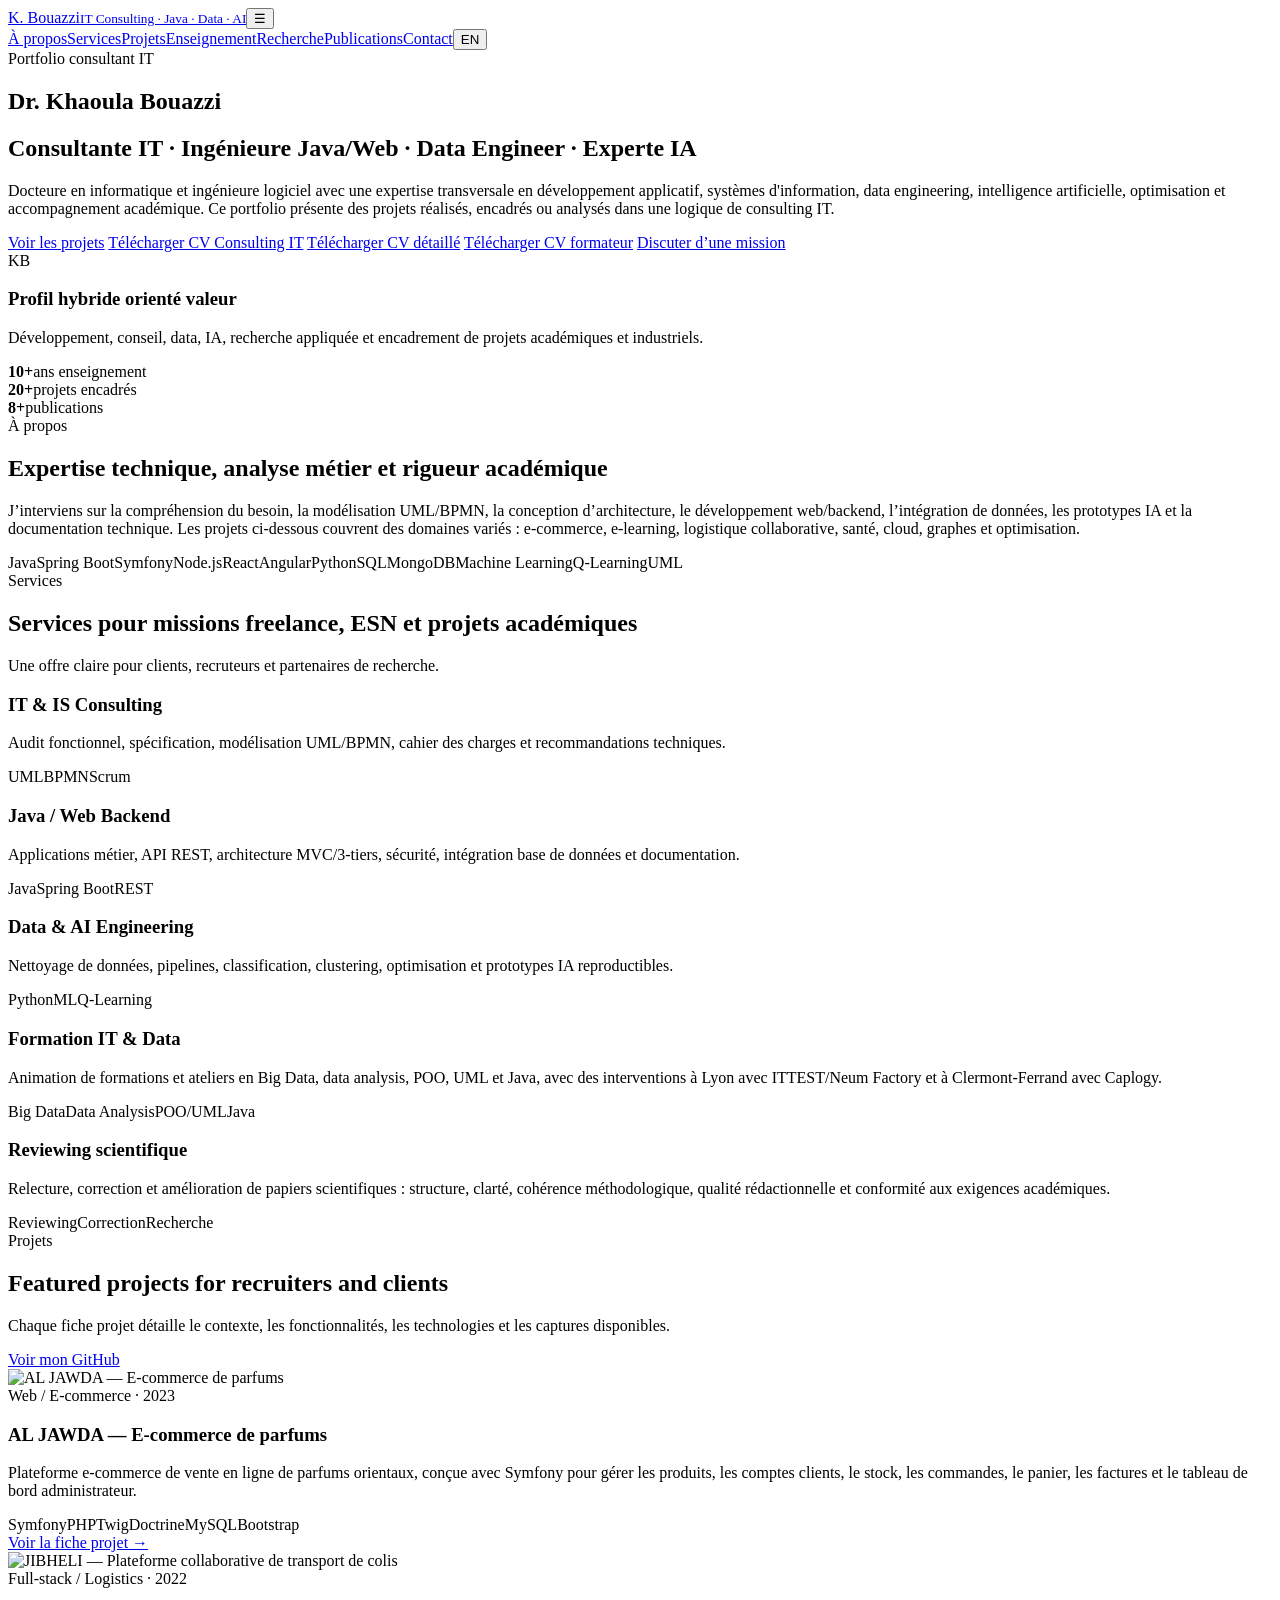
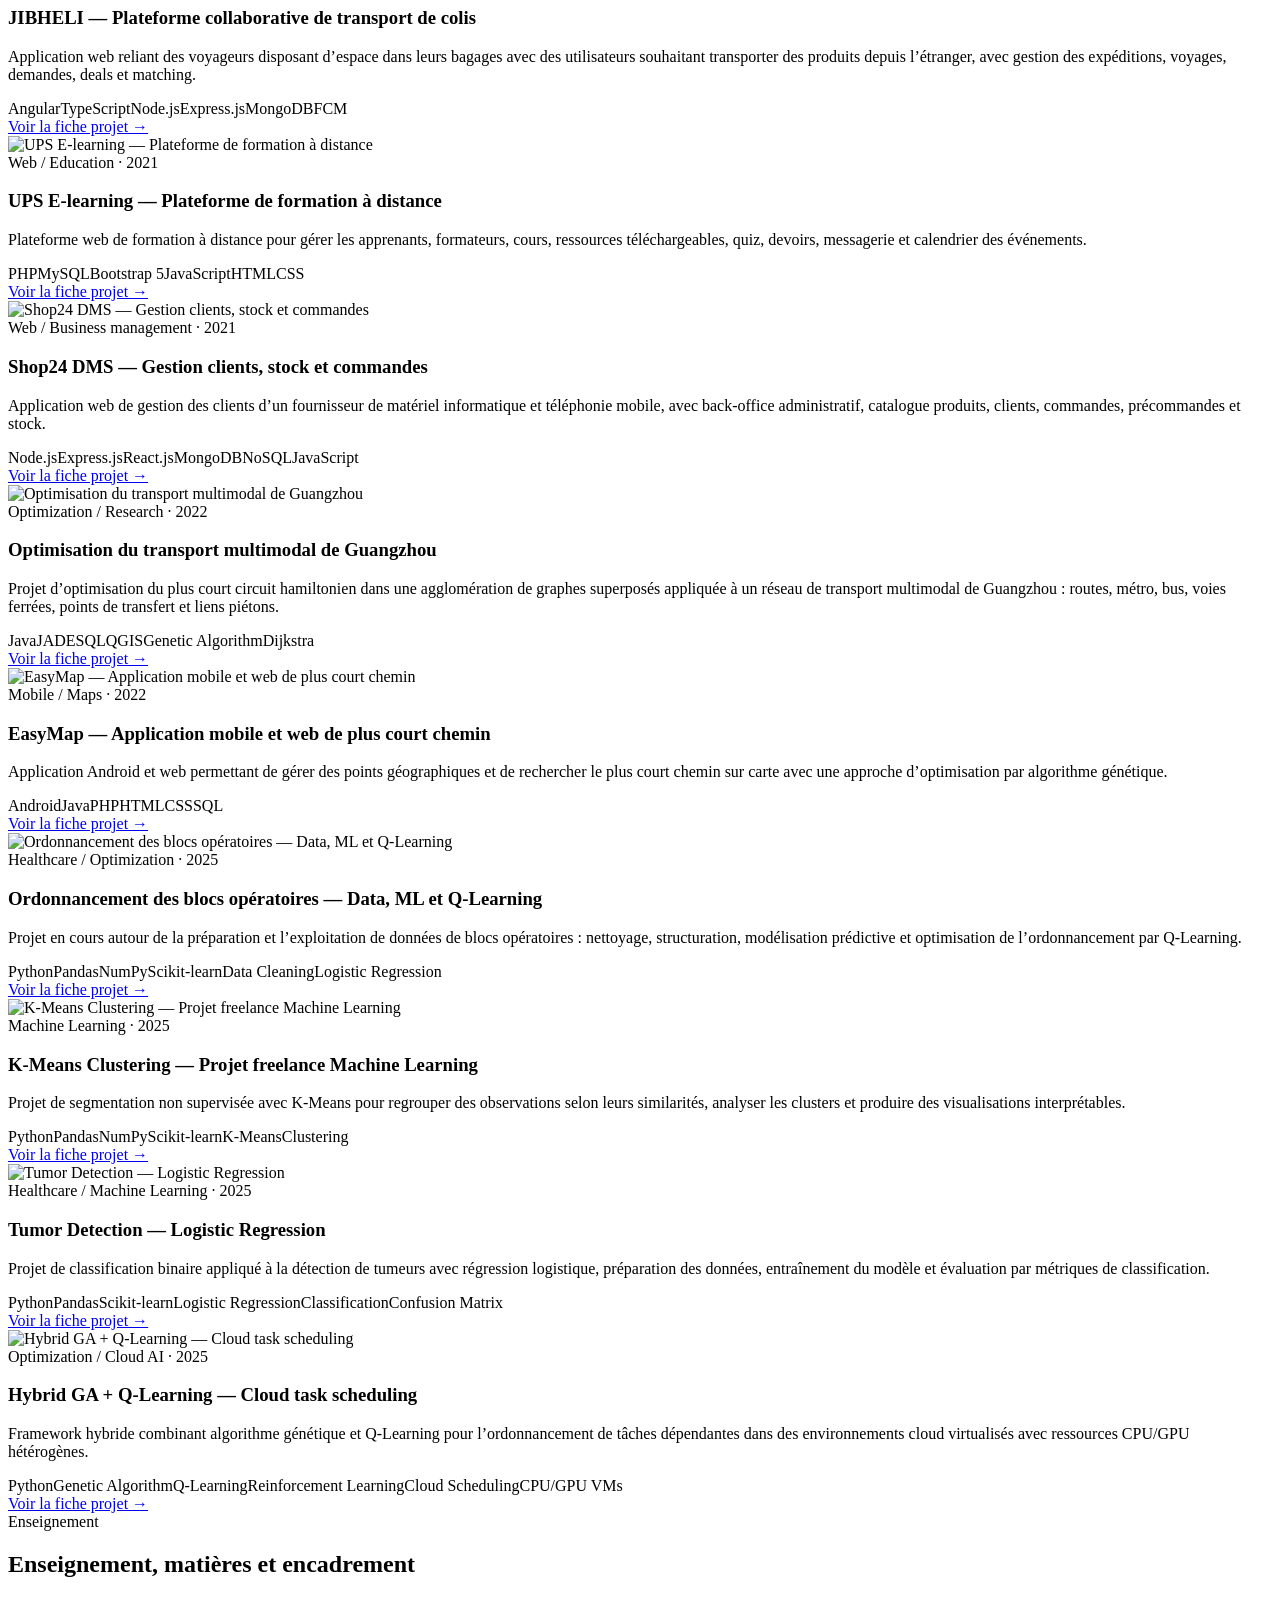
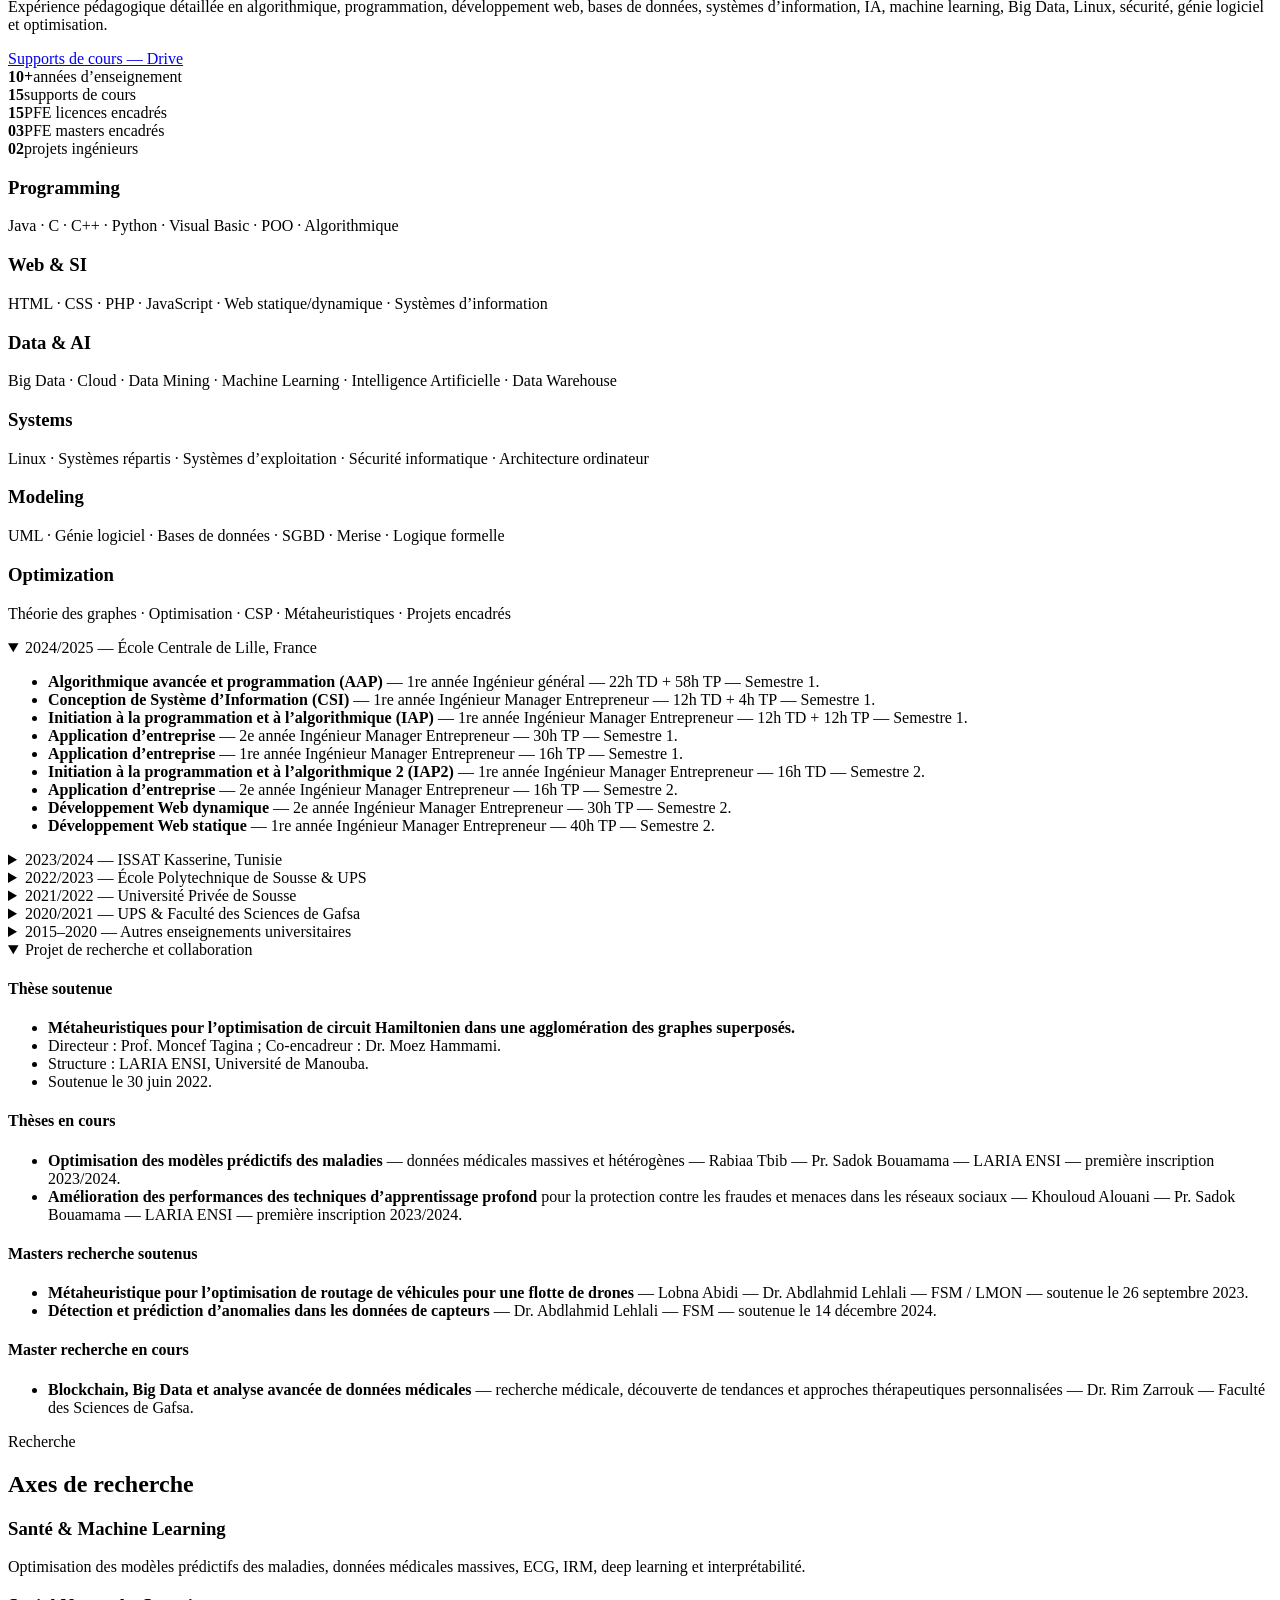
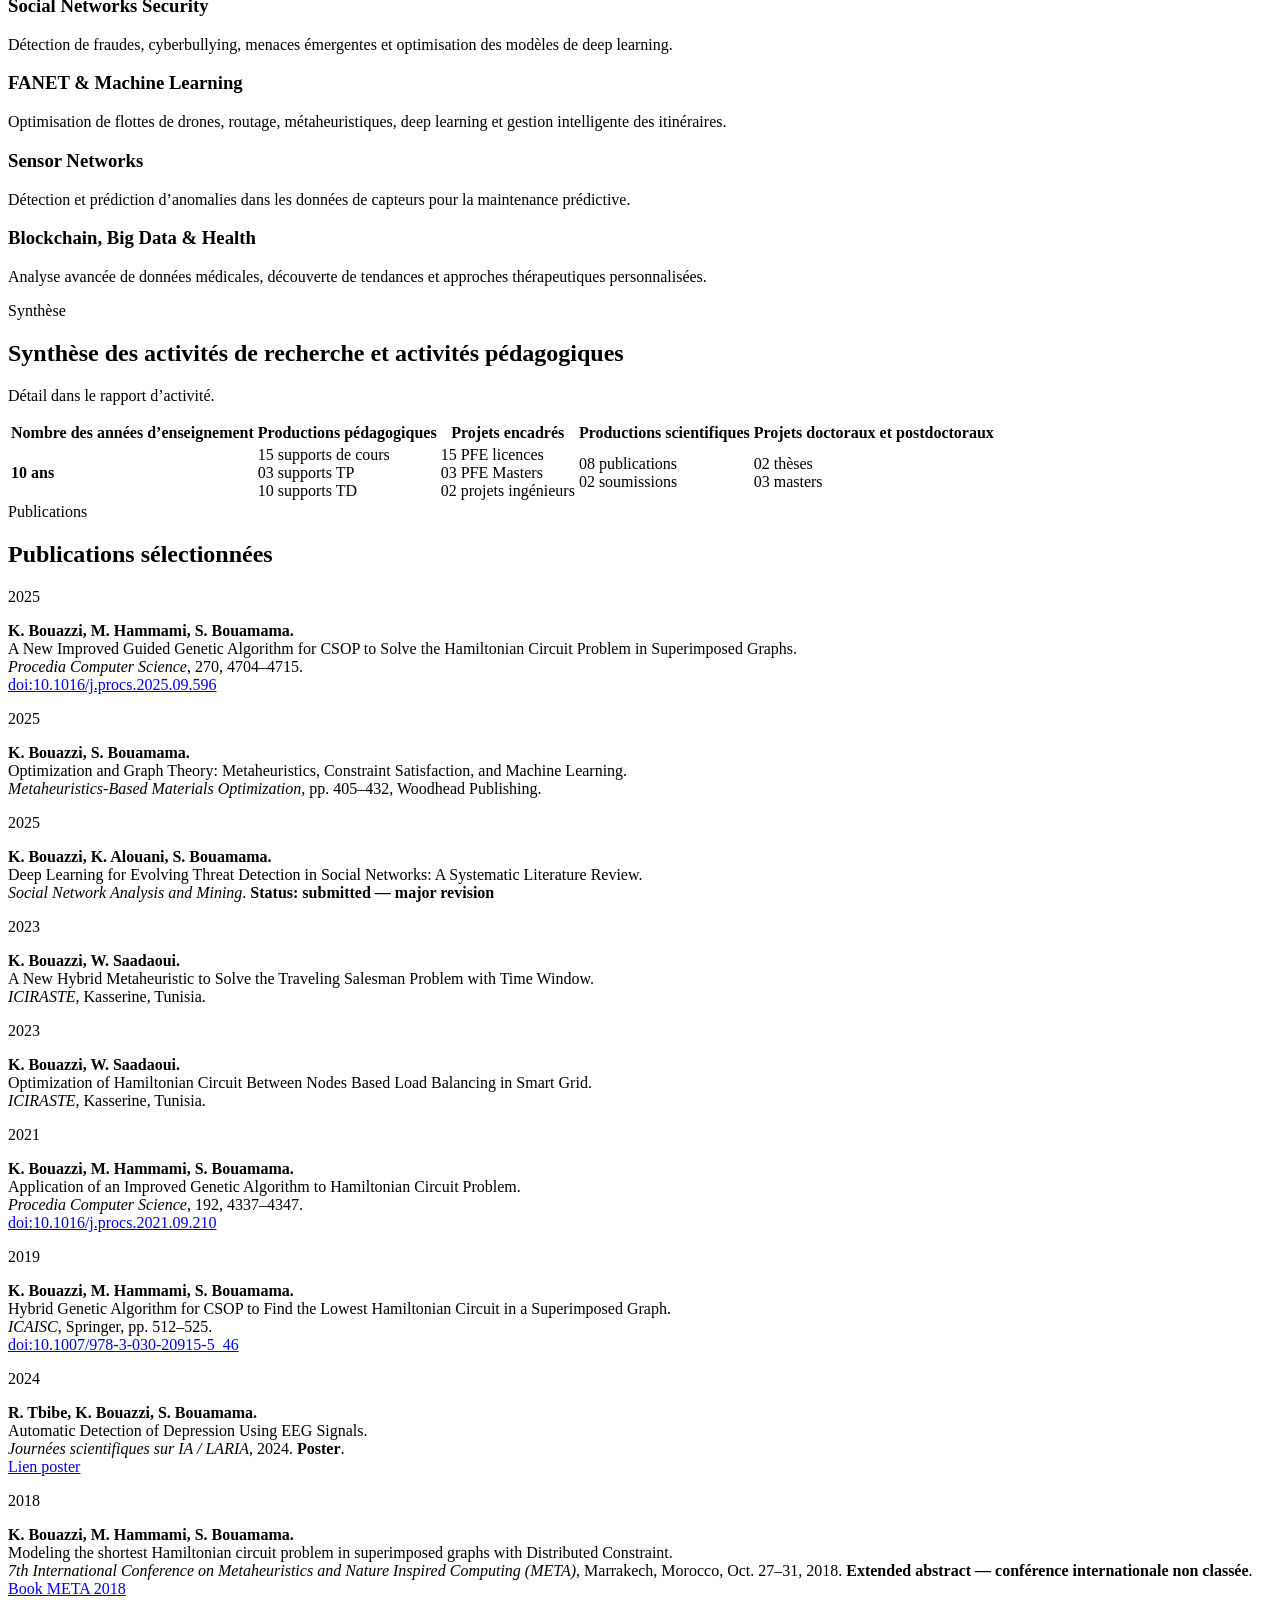
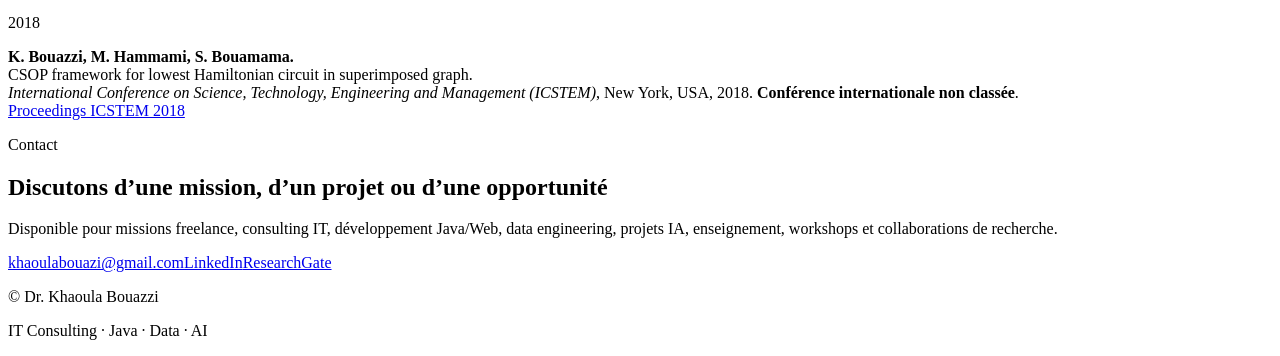
==== index.html @ 6ce9c615 "Add files via upload" ====
<!DOCTYPE html>
<html lang="fr">
<head>
  <meta charset="UTF-8" />
  <meta name="viewport" content="width=device-width, initial-scale=1.0" />
  <meta name="description" content="Portfolio de Dr. Khaoula Bouazzi — consultante IT, développement Java/Web, data engineering, IA, enseignement et recherche." />
  <title>Dr. Khaoula Bouazzi | IT Consulting, Java, Data & AI</title>
  <link rel="stylesheet" href="assets/css/styles.css" />
</head>
<body>
  <header class="site-header"><nav class="navbar container"><a href="index.html#home" class="brand">K. Bouazzi<small>IT Consulting · Java · Data · AI</small></a><button class="menu-toggle" aria-label="Open menu">☰</button><div class="nav-links"><a href="index.html#about" data-fr="À propos" data-en="About">À propos</a><a href="index.html#services" data-fr="Services" data-en="Services">Services</a><a href="index.html#projects" data-fr="Projets" data-en="Projects">Projets</a><a href="index.html#teaching" data-fr="Enseignement" data-en="Teaching">Enseignement</a><a href="index.html#research" data-fr="Recherche" data-en="Research">Recherche</a><a href="index.html#publications" data-fr="Publications" data-en="Publications">Publications</a><a href="index.html#contact" data-fr="Contact" data-en="Contact">Contact</a><button id="langToggle" class="lang-toggle" type="button">EN</button></div></nav></header>
  <main>
    <section id="home" class="hero">
      <div class="container hero-grid">
        <div>
          <span class="eyebrow" data-fr="Portfolio consultant IT" data-en="IT consultant portfolio">Portfolio consultant IT</span>
          <h1>Dr. Khaoula Bouazzi</h1>
          <h2 data-fr="Consultante IT · Ingénieure Java/Web · Data Engineer · Experte IA" data-en="IT Consultant · AI Expert · Java/Web Engineer · Data Engineer ">Consultante IT · Ingénieure Java/Web · Data Engineer · Experte IA</h2>
          <p data-fr="Docteure en informatique et ingénieure logiciel avec une expertise transversale en développement applicatif, systèmes d'information, data engineering, intelligence artificielle, optimisation et accompagnement académique. Ce portfolio présente des projets réalisés, encadrés ou analysés dans une logique de consulting IT." data-en="PhD in computer science and software engineer with cross-functional expertise in application development, information systems, data engineering, artificial intelligence, optimization and academic supervision. This portfolio presents projects developed, supervised or analyzed from an IT consulting perspective.">Docteure en informatique et ingénieure logiciel avec une expertise transversale en développement applicatif, systèmes d'information, data engineering, intelligence artificielle, optimisation et accompagnement académique. Ce portfolio présente des projets réalisés, encadrés ou analysés dans une logique de consulting IT.</p>
          <div class="hero-actions">
            <a class="btn primary" href="#projects" data-fr="Voir les projets" data-en="View projects">Voir les projets</a>
            <a class="btn secondary" href="assets/cv/cv-consulting-it-khaoula-bouazzi.pdf" target="_blank" data-fr="Télécharger CV Consulting IT" data-en="Download IT Consulting CV">Télécharger CV Consulting IT</a>
            <a class="btn secondary" href="assets/cv/cv-detaille-khaoula-bouazzi.pdf" target="_blank" data-fr="Télécharger CV détaillé" data-en="Download detailed CV">Télécharger CV détaillé</a>
            <a class="btn secondary" href="assets/cv/cv-formateur-khaoula-bouazzi.pdf" target="_blank" data-fr="Télécharger CV formateur" data-en="Download trainer CV">Télécharger CV formateur</a>
            <a class="btn ghost" href="#contact" data-fr="Discuter d’une mission" data-en="Discuss a mission">Discuter d’une mission</a>
          </div>
        </div>
        <aside class="hero-card">
          <div class="profile-circle">KB</div>
          <h3 data-fr="Profil hybride orienté valeur" data-en="Hybrid profile">Profil hybride orienté valeur</h3>
          <p data-fr="Développement, conseil, data, IA, recherche appliquée et encadrement de projets académiques et industriels." data-en="Development, consulting, data, AI, applied research and supervision of academic and industrial projects.">Développement, conseil, data, IA, recherche appliquée et encadrement de projets académiques et industriels.</p>
          <div class="stats"><div><strong>10+</strong><span data-fr="ans enseignement" data-en="years teaching">ans enseignement</span></div><div><strong>20+</strong><span data-fr="projets encadrés" data-en="supervised projects">projets encadrés</span></div><div><strong>8+</strong><span data-fr="publications" data-en="publications">publications</span></div></div>
        </aside>
      </div>
    </section>

    <section id="about" class="section light">
      <div class="container two-col">
        <div><span class="section-tag" data-fr="À propos" data-en="About">À propos</span><h2 data-fr="Expertise technique, analyse métier et rigueur académique" data-en="Technical expertise, business analysis and academic rigor">Expertise technique, analyse métier et rigueur académique</h2></div>
        <div><p data-fr="J’interviens sur la compréhension du besoin, la modélisation UML/BPMN, la conception d’architecture, le développement web/backend, l’intégration de données, les prototypes IA et la documentation technique. Les projets ci-dessous couvrent des domaines variés : e-commerce, e-learning, logistique collaborative, santé, cloud, graphes et optimisation." data-en="I work on requirements analysis, UML/BPMN modeling, architecture design, web/backend development, data integration, AI prototypes and technical documentation. The projects below cover several domains: e-commerce, e-learning, collaborative logistics, healthcare, cloud, graphs and optimization.">J’interviens sur la compréhension du besoin, la modélisation UML/BPMN, la conception d’architecture, le développement web/backend, l’intégration de données, les prototypes IA et la documentation technique. Les projets ci-dessous couvrent des domaines variés : e-commerce, e-learning, logistique collaborative, santé, cloud, graphes et optimisation.</p><div class="chips"><span>Java</span><span>Spring Boot</span><span>Symfony</span><span>Node.js</span><span>React</span><span>Angular</span><span>Python</span><span>SQL</span><span>MongoDB</span><span>Machine Learning</span><span>Q-Learning</span><span>UML</span></div></div>
      </div>
    </section>

    <section id="services" class="section">
      <div class="container"><div class="section-header"><span class="section-tag" data-fr="Services" data-en="Services">Services</span><h2 data-fr="Services pour missions freelance, ESN et projets académiques" data-en="Services for freelance missions, IT companies and academic projects">Services pour missions freelance, ESN et projets académiques</h2><p data-fr="Une offre claire pour clients, recruteurs et partenaires de recherche." data-en="A clear offer for clients, recruiters and research partners.">Une offre claire pour clients, recruteurs et partenaires de recherche.</p></div>
        <div class="services-grid">
          <article class="service-card"><h3>IT & IS Consulting</h3><p data-fr="Audit fonctionnel, spécification, modélisation UML/BPMN, cahier des charges et recommandations techniques." data-en="Functional audit, specification, UML/BPMN modeling, requirements documents and technical recommendations.">Audit fonctionnel, spécification, modélisation UML/BPMN, cahier des charges et recommandations techniques.</p><div class="tech-stack"><span>UML</span><span>BPMN</span><span>Scrum</span></div></article>
          <article class="service-card"><h3>Java / Web Backend</h3><p data-fr="Applications métier, API REST, architecture MVC/3-tiers, sécurité, intégration base de données et documentation." data-en="Business applications, REST APIs, MVC/3-tier architecture, security, database integration and documentation.">Applications métier, API REST, architecture MVC/3-tiers, sécurité, intégration base de données et documentation.</p><div class="tech-stack"><span>Java</span><span>Spring Boot</span><span>REST</span></div></article>
          <article class="service-card"><h3>Data & AI Engineering</h3><p data-fr="Nettoyage de données, pipelines, classification, clustering, optimisation et prototypes IA reproductibles." data-en="Data cleaning, pipelines, classification, clustering, optimization and reproducible AI prototypes.">Nettoyage de données, pipelines, classification, clustering, optimisation et prototypes IA reproductibles.</p><div class="tech-stack"><span>Python</span><span>ML</span><span>Q-Learning</span></div></article>
          <article class="service-card"><h3 data-fr="Formation IT & Data" data-en="IT & Data Training">Formation IT & Data</h3><p data-fr="Animation de formations et ateliers en Big Data, data analysis, POO, UML et Java, avec des interventions à Lyon avec ITTEST/Neum Factory et à Clermont-Ferrand avec Caplogy." data-en="Delivery of training courses and workshops in Big Data, data analysis, OOP, UML and Java, including interventions in Lyon with ITTEST/Neum Factory and in Clermont-Ferrand with Caplogy.">Animation de formations et ateliers en Big Data, data analysis, POO, UML et Java, avec des interventions à Lyon avec ITTEST/Neum Factory et à Clermont-Ferrand avec Caplogy.</p><div class="tech-stack"><span>Big Data</span><span>Data Analysis</span><span>POO/UML</span><span>Java</span></div></article>
          <article class="service-card"><h3 data-fr="Reviewing scientifique" data-en="Scientific reviewing">Reviewing scientifique</h3><p data-fr="Relecture, correction et amélioration de papiers scientifiques : structure, clarté, cohérence méthodologique, qualité rédactionnelle et conformité aux exigences académiques." data-en="Reviewing, correction and improvement of scientific papers: structure, clarity, methodological consistency, writing quality and compliance with academic requirements.">Relecture, correction et amélioration de papiers scientifiques : structure, clarté, cohérence méthodologique, qualité rédactionnelle et conformité aux exigences académiques.</p><div class="tech-stack"><span>Reviewing</span><span>Correction</span><span>Recherche</span></div></article>
        </div>
      </div>
    </section>

    <section id="projects" class="section light">
      <div class="container"><div class="section-header"><span class="section-tag" data-fr="Projets" data-en="Projects">Projets</span><h2 data-fr="Featured projects for recruiters and clients" data-en="Featured projects for recruiters and clients">Featured projects for recruiters and clients</h2><p data-fr="Chaque fiche projet détaille le contexte, les fonctionnalités, les technologies et les captures disponibles." data-en="Each project page details the context, features, technologies and available screenshots.">Chaque fiche projet détaille le contexte, les fonctionnalités, les technologies et les captures disponibles.</p><div class="cta-strip"><a class="btn secondary" href="https://github.com/BouazziKhaoula" target="_blank" rel="noopener" data-fr="Voir mon GitHub" data-en="View my GitHub">Voir mon GitHub</a></div></div><div class="projects-grid"><article class="project-card">
      <img src="assets/img/projects/al-jawda/al-jawda-products.png" alt="AL JAWDA — E-commerce de parfums">
      <div class="project-body">
        <div class="project-category">Web / E-commerce · 2023</div>
        <h3 data-fr="AL JAWDA — E-commerce de parfums" data-en="AL JAWDA — Perfume e-commerce platform">AL JAWDA — E-commerce de parfums</h3>
        <p data-fr="Plateforme e-commerce de vente en ligne de parfums orientaux, conçue avec Symfony pour gérer les produits, les comptes clients, le stock, les commandes, le panier, les factures et le tableau de bord administrateur." data-en="E-commerce platform for online perfume sales, built with Symfony to manage products, customer accounts, stock, orders, shopping cart, invoices and an admin dashboard.">Plateforme e-commerce de vente en ligne de parfums orientaux, conçue avec Symfony pour gérer les produits, les comptes clients, le stock, les commandes, le panier, les factures et le tableau de bord administrateur.</p>
        <div class="tech-stack"><span>Symfony</span><span>PHP</span><span>Twig</span><span>Doctrine</span><span>MySQL</span><span>Bootstrap</span></div>
        <a class="project-link" href="projects/al-jawda-ecommerce.html" data-fr="Voir la fiche projet →" data-en="View project page →">Voir la fiche projet →</a>
      </div>
    </article>
<article class="project-card">
      <img src="assets/img/projects/jibheli/jibheli-home-shipments.png" alt="JIBHELI — Plateforme collaborative de transport de colis">
      <div class="project-body">
        <div class="project-category">Full-stack / Logistics · 2022</div>
        <h3 data-fr="JIBHELI — Plateforme collaborative de transport de colis" data-en="JIBHELI — Collaborative shipment and traveler matching platform">JIBHELI — Plateforme collaborative de transport de colis</h3>
        <p data-fr="Application web reliant des voyageurs disposant d’espace dans leurs bagages avec des utilisateurs souhaitant transporter des produits depuis l’étranger, avec gestion des expéditions, voyages, demandes, deals et matching." data-en="Web application connecting travelers with available luggage space to shoppers needing product delivery from abroad, including shipment, trip, request, deal and matching management.">Application web reliant des voyageurs disposant d’espace dans leurs bagages avec des utilisateurs souhaitant transporter des produits depuis l’étranger, avec gestion des expéditions, voyages, demandes, deals et matching.</p>
        <div class="tech-stack"><span>Angular</span><span>TypeScript</span><span>Node.js</span><span>Express.js</span><span>MongoDB</span><span>FCM</span></div>
        <a class="project-link" href="projects/jibheli-shipment-platform.html" data-fr="Voir la fiche projet →" data-en="View project page →">Voir la fiche projet →</a>
      </div>
    </article>
<article class="project-card">
      <img src="assets/img/projects/ups-elearning/ups-home.png" alt="UPS E-learning — Plateforme de formation à distance">
      <div class="project-body">
        <div class="project-category">Web / Education · 2021</div>
        <h3 data-fr="UPS E-learning — Plateforme de formation à distance" data-en="UPS E-learning — Distance learning platform">UPS E-learning — Plateforme de formation à distance</h3>
        <p data-fr="Plateforme web de formation à distance pour gérer les apprenants, formateurs, cours, ressources téléchargeables, quiz, devoirs, messagerie et calendrier des événements." data-en="Distance learning web platform for managing learners, teachers, courses, downloadable resources, quizzes, assignments, messaging and event calendars.">Plateforme web de formation à distance pour gérer les apprenants, formateurs, cours, ressources téléchargeables, quiz, devoirs, messagerie et calendrier des événements.</p>
        <div class="tech-stack"><span>PHP</span><span>MySQL</span><span>Bootstrap 5</span><span>JavaScript</span><span>HTML</span><span>CSS</span></div>
        <a class="project-link" href="projects/ups-elearning.html" data-fr="Voir la fiche projet →" data-en="View project page →">Voir la fiche projet →</a>
      </div>
    </article>
<article class="project-card">
      <img src="assets/img/projects/shop24-dms/saf2.PNG" alt="Shop24 DMS — Gestion clients, stock et commandes">
      <div class="project-body">
        <div class="project-category">Web / Business management · 2021</div>
        <h3 data-fr="Shop24 DMS — Gestion clients, stock et commandes" data-en="Shop24 DMS — Client, stock and order management">Shop24 DMS — Gestion clients, stock et commandes</h3>
        <p data-fr="Application web de gestion des clients d’un fournisseur de matériel informatique et téléphonie mobile, avec back-office administratif, catalogue produits, clients, commandes, précommandes et stock." data-en="Web application for managing customers of an IT and mobile equipment supplier, including admin back-office, product catalog, customers, orders, pre-orders and stock.">Application web de gestion des clients d’un fournisseur de matériel informatique et téléphonie mobile, avec back-office administratif, catalogue produits, clients, commandes, précommandes et stock.</p>
        <div class="tech-stack"><span>Node.js</span><span>Express.js</span><span>React.js</span><span>MongoDB</span><span>NoSQL</span><span>JavaScript</span></div>
        <a class="project-link" href="projects/shop24-dms.html" data-fr="Voir la fiche projet →" data-en="View project page →">Voir la fiche projet →</a>
      </div>
    </article>
<article class="project-card">
      <img src="assets/img/projects/guangzhou/guangzhou-map-result.png" alt="Optimisation du transport multimodal de Guangzhou">
      <div class="project-body">
        <div class="project-category">Optimization / Research · 2022</div>
        <h3 data-fr="Optimisation du transport multimodal de Guangzhou" data-en="Guangzhou multimodal transportation optimization">Optimisation du transport multimodal de Guangzhou</h3>
        <p data-fr="Projet d’optimisation du plus court circuit hamiltonien dans une agglomération de graphes superposés appliquée à un réseau de transport multimodal de Guangzhou : routes, métro, bus, voies ferrées, points de transfert et liens piétons." data-en="Optimization project for the shortest Hamiltonian circuit in an agglomeration of superimposed graphs applied to Guangzhou multimodal transport data: roads, metro, bus, railway, transfer points and walking links.">Projet d’optimisation du plus court circuit hamiltonien dans une agglomération de graphes superposés appliquée à un réseau de transport multimodal de Guangzhou : routes, métro, bus, voies ferrées, points de transfert et liens piétons.</p>
        <div class="tech-stack"><span>Java</span><span>JADE</span><span>SQL</span><span>QGIS</span><span>Genetic Algorithm</span><span>Dijkstra</span></div>
        <a class="project-link" href="projects/guangzhou-transport-optimization.html" data-fr="Voir la fiche projet →" data-en="View project page →">Voir la fiche projet →</a>
      </div>
    </article>
<article class="project-card">
      <img src="assets/img/projects/easymap/easymap-mobile-login.png" alt="EasyMap — Application mobile et web de plus court chemin">
      <div class="project-body">
        <div class="project-category">Mobile / Maps · 2022</div>
        <h3 data-fr="EasyMap — Application mobile et web de plus court chemin" data-en="EasyMap — Mobile and web shortest path application">EasyMap — Application mobile et web de plus court chemin</h3>
        <p data-fr="Application Android et web permettant de gérer des points géographiques et de rechercher le plus court chemin sur carte avec une approche d’optimisation par algorithme génétique." data-en="Android and web application for managing geographic points and searching for the shortest path on a map using a genetic algorithm optimization approach.">Application Android et web permettant de gérer des points géographiques et de rechercher le plus court chemin sur carte avec une approche d’optimisation par algorithme génétique.</p>
        <div class="tech-stack"><span>Android</span><span>Java</span><span>PHP</span><span>HTML</span><span>CSS</span><span>SQL</span></div>
        <a class="project-link" href="projects/easymap-shortest-path.html" data-fr="Voir la fiche projet →" data-en="View project page →">Voir la fiche projet →</a>
      </div>
    </article>
<article class="project-card">
      <img src="assets/img/projects/ml/or-placeholder.svg" alt="Ordonnancement des blocs opératoires — Data, ML et Q-Learning">
      <div class="project-body">
        <div class="project-category">Healthcare / Optimization · 2025</div>
        <h3 data-fr="Ordonnancement des blocs opératoires — Data, ML et Q-Learning" data-en="Operating room scheduling — Data, ML and Q-Learning">Ordonnancement des blocs opératoires — Data, ML et Q-Learning</h3>
        <p data-fr="Projet en cours autour de la préparation et l’exploitation de données de blocs opératoires : nettoyage, structuration, modélisation prédictive et optimisation de l’ordonnancement par Q-Learning." data-en="Ongoing project around operating room data preparation and exploitation: cleaning, structuring, predictive modeling and scheduling optimization using Q-Learning.">Projet en cours autour de la préparation et l’exploitation de données de blocs opératoires : nettoyage, structuration, modélisation prédictive et optimisation de l’ordonnancement par Q-Learning.</p>
        <div class="tech-stack"><span>Python</span><span>Pandas</span><span>NumPy</span><span>Scikit-learn</span><span>Data Cleaning</span><span>Logistic Regression</span></div>
        <a class="project-link" href="projects/operating-room-scheduling.html" data-fr="Voir la fiche projet →" data-en="View project page →">Voir la fiche projet →</a>
      </div>
    </article>
<article class="project-card">
      <img src="assets/img/projects/ml/ml-placeholder.svg" alt="K-Means Clustering — Projet freelance Machine Learning">
      <div class="project-body">
        <div class="project-category">Machine Learning · 2025</div>
        <h3 data-fr="K-Means Clustering — Projet freelance Machine Learning" data-en="K-Means Clustering — Freelance Machine Learning project">K-Means Clustering — Projet freelance Machine Learning</h3>
        <p data-fr="Projet de segmentation non supervisée avec K-Means pour regrouper des observations selon leurs similarités, analyser les clusters et produire des visualisations interprétables." data-en="Unsupervised segmentation project using K-Means to group observations by similarity, analyze clusters and generate interpretable visualizations.">Projet de segmentation non supervisée avec K-Means pour regrouper des observations selon leurs similarités, analyser les clusters et produire des visualisations interprétables.</p>
        <div class="tech-stack"><span>Python</span><span>Pandas</span><span>NumPy</span><span>Scikit-learn</span><span>K-Means</span><span>Clustering</span></div>
        <a class="project-link" href="projects/kmeans-clustering-freelance.html" data-fr="Voir la fiche projet →" data-en="View project page →">Voir la fiche projet →</a>
      </div>
    </article>
<article class="project-card">
      <img src="assets/img/projects/ml/ml-placeholder.svg" alt="Tumor Detection — Logistic Regression">
      <div class="project-body">
        <div class="project-category">Healthcare / Machine Learning · 2025</div>
        <h3 data-fr="Tumor Detection — Logistic Regression" data-en="Tumor Detection — Logistic Regression">Tumor Detection — Logistic Regression</h3>
        <p data-fr="Projet de classification binaire appliqué à la détection de tumeurs avec régression logistique, préparation des données, entraînement du modèle et évaluation par métriques de classification." data-en="Binary classification project for tumor detection using logistic regression, including data preparation, model training and evaluation through classification metrics.">Projet de classification binaire appliqué à la détection de tumeurs avec régression logistique, préparation des données, entraînement du modèle et évaluation par métriques de classification.</p>
        <div class="tech-stack"><span>Python</span><span>Pandas</span><span>Scikit-learn</span><span>Logistic Regression</span><span>Classification</span><span>Confusion Matrix</span></div>
        <a class="project-link" href="projects/tumor-logistic-regression.html" data-fr="Voir la fiche projet →" data-en="View project page →">Voir la fiche projet →</a>
      </div>
    </article>
<article class="project-card">
      <img src="assets/img/projects/cloud-scheduling/cloud-scheduler-cli.png" alt="Hybrid GA + Q-Learning — Cloud task scheduling">
      <div class="project-body">
        <div class="project-category">Optimization / Cloud AI · 2025</div>
        <h3 data-fr="Hybrid GA + Q-Learning — Cloud task scheduling" data-en="Hybrid GA + Q-Learning — Cloud task scheduling">Hybrid GA + Q-Learning — Cloud task scheduling</h3>
        <p data-fr="Framework hybride combinant algorithme génétique et Q-Learning pour l’ordonnancement de tâches dépendantes dans des environnements cloud virtualisés avec ressources CPU/GPU hétérogènes." data-en="Hybrid framework combining a Genetic Algorithm and Q-Learning for scheduling dependent tasks in virtualized cloud environments with heterogeneous CPU/GPU resources.">Framework hybride combinant algorithme génétique et Q-Learning pour l’ordonnancement de tâches dépendantes dans des environnements cloud virtualisés avec ressources CPU/GPU hétérogènes.</p>
        <div class="tech-stack"><span>Python</span><span>Genetic Algorithm</span><span>Q-Learning</span><span>Reinforcement Learning</span><span>Cloud Scheduling</span><span>CPU/GPU VMs</span></div>
        <a class="project-link" href="projects/cloud-ga-qlearning-scheduling.html" data-fr="Voir la fiche projet →" data-en="View project page →">Voir la fiche projet →</a>
      </div>
    </article></div></div>
    </section>

        <section id="teaching" class="section">
      <div class="container split-card">
        <div class="section-header">
          <span class="section-tag" data-fr="Enseignement" data-en="Teaching">Enseignement</span>
          <h2 data-fr="Enseignement, matières et encadrement" data-en="Teaching, courses and supervision">Enseignement, matières et encadrement</h2>
          <p data-fr="Expérience pédagogique détaillée en algorithmique, programmation, développement web, bases de données, systèmes d’information, IA, machine learning, Big Data, Linux, sécurité, génie logiciel et optimisation." data-en="Detailed teaching experience in algorithms, programming, web development, databases, information systems, AI, machine learning, Big Data, Linux, security, software engineering and optimization.">Expérience pédagogique détaillée en algorithmique, programmation, développement web, bases de données, systèmes d’information, IA, machine learning, Big Data, Linux, sécurité, génie logiciel et optimisation.</p>
          <div class="cta-strip"><a class="btn secondary" href="https://drive.google.com/drive/home" target="_blank" rel="noopener" data-fr="Supports de cours — Drive" data-en="Teaching materials — Drive">Supports de cours — Drive</a></div>
        </div>
        <div class="teaching-kpis">
          <article><strong>10+</strong><span data-fr="années d’enseignement" data-en="years of teaching">années d’enseignement</span></article>
          <article><strong>15</strong><span data-fr="supports de cours" data-en="course materials">supports de cours</span></article>
          <article><strong>15</strong><span data-fr="PFE licences encadrés" data-en="bachelor projects supervised">PFE licences encadrés</span></article>
          <article><strong>03</strong><span data-fr="PFE masters encadrés" data-en="master projects supervised">PFE masters encadrés</span></article>
          <article><strong>02</strong><span data-fr="projets ingénieurs" data-en="engineering projects">projets ingénieurs</span></article>
        </div>
        <div class="course-domain-grid">
          <article><h3>Programming</h3><p>Java · C · C++ · Python · Visual Basic · POO · Algorithmique</p></article>
          <article><h3>Web & SI</h3><p>HTML · CSS · PHP · JavaScript · Web statique/dynamique · Systèmes d’information</p></article>
          <article><h3>Data & AI</h3><p>Big Data · Cloud · Data Mining · Machine Learning · Intelligence Artificielle · Data Warehouse</p></article>
          <article><h3>Systems</h3><p>Linux · Systèmes répartis · Systèmes d’exploitation · Sécurité informatique · Architecture ordinateur</p></article>
          <article><h3>Modeling</h3><p>UML · Génie logiciel · Bases de données · SGBD · Merise · Logique formelle</p></article>
          <article><h3>Optimization</h3><p>Théorie des graphes · Optimisation · CSP · Métaheuristiques · Projets encadrés</p></article>
        </div>
        <div class="accordion-list teaching-details">
          <details open>
            <summary data-fr="2024/2025 — École Centrale de Lille, France" data-en="2024/2025 — École Centrale de Lille, France">2024/2025 — École Centrale de Lille, France</summary>
            <div class="details-body" data-fr="&lt;ul&gt;
&lt;li&gt;&lt;strong&gt;Algorithmique avancée et programmation (AAP)&lt;/strong&gt; — 1re année Ingénieur général — 22h TD + 58h TP — Semestre 1.&lt;/li&gt;
&lt;li&gt;&lt;strong&gt;Conception de Système d’Information (CSI)&lt;/strong&gt; — 1re année Ingénieur Manager Entrepreneur — 12h TD + 4h TP — Semestre 1.&lt;/li&gt;
&lt;li&gt;&lt;strong&gt;Initiation à la programmation et à l’algorithmique (IAP)&lt;/strong&gt; — 1re année Ingénieur Manager Entrepreneur — 12h TD + 12h TP — Semestre 1.&lt;/li&gt;
&lt;li&gt;&lt;strong&gt;Application d’entreprise&lt;/strong&gt; — 2e année Ingénieur Manager Entrepreneur — 30h TP — Semestre 1.&lt;/li&gt;
&lt;li&gt;&lt;strong&gt;Application d’entreprise&lt;/strong&gt; — 1re année Ingénieur Manager Entrepreneur — 16h TP — Semestre 1.&lt;/li&gt;
&lt;li&gt;&lt;strong&gt;Initiation à la programmation et à l’algorithmique 2 (IAP2)&lt;/strong&gt; — 1re année Ingénieur Manager Entrepreneur — 16h TD — Semestre 2.&lt;/li&gt;
&lt;li&gt;&lt;strong&gt;Application d’entreprise&lt;/strong&gt; — 2e année Ingénieur Manager Entrepreneur — 16h TP — Semestre 2.&lt;/li&gt;
&lt;li&gt;&lt;strong&gt;Développement Web dynamique&lt;/strong&gt; — 2e année Ingénieur Manager Entrepreneur — 30h TP — Semestre 2.&lt;/li&gt;
&lt;li&gt;&lt;strong&gt;Développement Web statique&lt;/strong&gt; — 1re année Ingénieur Manager Entrepreneur — 40h TP — Semestre 2.&lt;/li&gt;
&lt;/ul&gt;" data-en="&lt;ul&gt;
&lt;li&gt;&lt;strong&gt;Advanced Algorithms and Programming (AAP)&lt;/strong&gt; — 1st-year general engineering students — 22h tutorials + 58h labs — Semester 1.&lt;/li&gt;
&lt;li&gt;&lt;strong&gt;Information System Design (CSI)&lt;/strong&gt; — 1st-year Manager Entrepreneur engineering students — 12h tutorials + 4h labs — Semester 1.&lt;/li&gt;
&lt;li&gt;&lt;strong&gt;Introduction to Programming and Algorithms (IAP)&lt;/strong&gt; — 1st-year Manager Entrepreneur engineering students — 12h tutorials + 12h labs — Semester 1.&lt;/li&gt;
&lt;li&gt;&lt;strong&gt;Enterprise Application&lt;/strong&gt; — 2nd-year Manager Entrepreneur engineering students — 30h labs — Semester 1.&lt;/li&gt;
&lt;li&gt;&lt;strong&gt;Enterprise Application&lt;/strong&gt; — 1st-year Manager Entrepreneur engineering students — 16h labs — Semester 1.&lt;/li&gt;
&lt;li&gt;&lt;strong&gt;Introduction to Programming and Algorithms 2 (IAP2)&lt;/strong&gt; — 1st-year Manager Entrepreneur engineering students — 16h tutorials — Semester 2.&lt;/li&gt;
&lt;li&gt;&lt;strong&gt;Enterprise Application&lt;/strong&gt; — 2nd-year Manager Entrepreneur engineering students — 16h labs — Semester 2.&lt;/li&gt;
&lt;li&gt;&lt;strong&gt;Dynamic Web Development&lt;/strong&gt; — 2nd-year Manager Entrepreneur engineering students — 30h labs — Semester 2.&lt;/li&gt;
&lt;li&gt;&lt;strong&gt;Static Web Development&lt;/strong&gt; — 1st-year Manager Entrepreneur engineering students — 40h labs — Semester 2.&lt;/li&gt;
&lt;/ul&gt;"><ul>
<li><strong>Algorithmique avancée et programmation (AAP)</strong> — 1re année Ingénieur général — 22h TD + 58h TP — Semestre 1.</li>
<li><strong>Conception de Système d’Information (CSI)</strong> — 1re année Ingénieur Manager Entrepreneur — 12h TD + 4h TP — Semestre 1.</li>
<li><strong>Initiation à la programmation et à l’algorithmique (IAP)</strong> — 1re année Ingénieur Manager Entrepreneur — 12h TD + 12h TP — Semestre 1.</li>
<li><strong>Application d’entreprise</strong> — 2e année Ingénieur Manager Entrepreneur — 30h TP — Semestre 1.</li>
<li><strong>Application d’entreprise</strong> — 1re année Ingénieur Manager Entrepreneur — 16h TP — Semestre 1.</li>
<li><strong>Initiation à la programmation et à l’algorithmique 2 (IAP2)</strong> — 1re année Ingénieur Manager Entrepreneur — 16h TD — Semestre 2.</li>
<li><strong>Application d’entreprise</strong> — 2e année Ingénieur Manager Entrepreneur — 16h TP — Semestre 2.</li>
<li><strong>Développement Web dynamique</strong> — 2e année Ingénieur Manager Entrepreneur — 30h TP — Semestre 2.</li>
<li><strong>Développement Web statique</strong> — 1re année Ingénieur Manager Entrepreneur — 40h TP — Semestre 2.</li>
</ul></div>
          </details>
          <details >
            <summary data-fr="2023/2024 — ISSAT Kasserine, Tunisie" data-en="2023/2024 — ISSAT Kasserine, Tunisia">2023/2024 — ISSAT Kasserine, Tunisie</summary>
            <div class="details-body" data-fr="&lt;ul&gt;
&lt;li&gt;&lt;strong&gt;Bases de données&lt;/strong&gt; — Cours — 1re année licence Génie Logiciel et Système d’Information — 1,5h × 12 semaines.&lt;/li&gt;
&lt;li&gt;&lt;strong&gt;Python&lt;/strong&gt; — TP — 1re année licence Génie Logiciel et Système d’Information — 3h × 12 semaines.&lt;/li&gt;
&lt;li&gt;&lt;strong&gt;Logique formelle&lt;/strong&gt; — Cours / TD — 1re année licence Génie Logiciel et Système d’Information — 1,5h × 12 semaines.&lt;/li&gt;
&lt;li&gt;&lt;strong&gt;Algorithmique et structures de données&lt;/strong&gt; — Cours — 1re année licence Génie Logiciel et Système d’Information — 1,5h × 12 semaines.&lt;/li&gt;
&lt;li&gt;&lt;strong&gt;Fondements du multimédia&lt;/strong&gt; — Cours / TP — 1re année licence Génie Logiciel et Système d’Information — 3h × 12 semaines.&lt;/li&gt;
&lt;/ul&gt;" data-en="&lt;ul&gt;
&lt;li&gt;&lt;strong&gt;Databases&lt;/strong&gt; — Lectures — 1st-year Software Engineering and Information Systems degree — 1.5h × 12 weeks.&lt;/li&gt;
&lt;li&gt;&lt;strong&gt;Python&lt;/strong&gt; — Labs — 1st-year Software Engineering and Information Systems degree — 3h × 12 weeks.&lt;/li&gt;
&lt;li&gt;&lt;strong&gt;Formal Logic&lt;/strong&gt; — Lectures / tutorials — 1st-year Software Engineering and Information Systems degree — 1.5h × 12 weeks.&lt;/li&gt;
&lt;li&gt;&lt;strong&gt;Algorithms and Data Structures&lt;/strong&gt; — Lectures — 1st-year Software Engineering and Information Systems degree — 1.5h × 12 weeks.&lt;/li&gt;
&lt;li&gt;&lt;strong&gt;Multimedia Fundamentals&lt;/strong&gt; — Lectures / labs — 1st-year Software Engineering and Information Systems degree — 3h × 12 weeks.&lt;/li&gt;
&lt;/ul&gt;"><ul>
<li><strong>Bases de données</strong> — Cours — 1re année licence Génie Logiciel et Système d’Information — 1,5h × 12 semaines.</li>
<li><strong>Python</strong> — TP — 1re année licence Génie Logiciel et Système d’Information — 3h × 12 semaines.</li>
<li><strong>Logique formelle</strong> — Cours / TD — 1re année licence Génie Logiciel et Système d’Information — 1,5h × 12 semaines.</li>
<li><strong>Algorithmique et structures de données</strong> — Cours — 1re année licence Génie Logiciel et Système d’Information — 1,5h × 12 semaines.</li>
<li><strong>Fondements du multimédia</strong> — Cours / TP — 1re année licence Génie Logiciel et Système d’Information — 3h × 12 semaines.</li>
</ul></div>
          </details>
          <details >
            <summary data-fr="2022/2023 — École Polytechnique de Sousse &amp; UPS" data-en="2022/2023 — Polytechnic School of Sousse &amp; UPS">2022/2023 — École Polytechnique de Sousse & UPS</summary>
            <div class="details-body" data-fr="&lt;ul&gt;
&lt;li&gt;&lt;strong&gt;École Polytechnique de Sousse&lt;/strong&gt; — Programmation Java — Cours intégré — 2e licence GL/SI — 3h × 12 semaines.&lt;/li&gt;
&lt;li&gt;&lt;strong&gt;École Polytechnique de Sousse&lt;/strong&gt; — Programmation C — Cours intégré — 2e préparatoire intégrée — 3h × 12 semaines.&lt;/li&gt;
&lt;li&gt;&lt;strong&gt;École Polytechnique de Sousse&lt;/strong&gt; — Bases de données — Cours intégré — 1re licence.&lt;/li&gt;
&lt;li&gt;&lt;strong&gt;Université Privée de Sousse&lt;/strong&gt; — Big Data — Cours intégré — 1re année master professionnel en ingénierie de science de l’informatique — 3h × 12 semaines.&lt;/li&gt;
&lt;li&gt;&lt;strong&gt;Université Privée de Sousse&lt;/strong&gt; — Machine Learning et Intelligence Artificielle — Cours intégré — 2e informatique de gestion — 3h × 12 semaines.&lt;/li&gt;
&lt;li&gt;&lt;strong&gt;Université Privée de Sousse&lt;/strong&gt; — Linux — Cours intégré — 1re année master professionnel — 3h × 12 semaines.&lt;/li&gt;
&lt;li&gt;&lt;strong&gt;Université Privée de Sousse&lt;/strong&gt; — Intégration web — TP — 3e science de l’informatique — 3h × 12 semaines.&lt;/li&gt;
&lt;li&gt;&lt;strong&gt;Université Privée de Sousse&lt;/strong&gt; — SGBD — Cours intégré — 2e licence science de l’informatique — 3h × 12 semaines.&lt;/li&gt;
&lt;/ul&gt;" data-en="&lt;ul&gt;
&lt;li&gt;&lt;strong&gt;Polytechnic School of Sousse&lt;/strong&gt; — Java Programming — Integrated course — 2nd-year Software Engineering and IS degree — 3h × 12 weeks.&lt;/li&gt;
&lt;li&gt;&lt;strong&gt;Polytechnic School of Sousse&lt;/strong&gt; — C Programming — Integrated course — 2nd integrated preparatory year — 3h × 12 weeks.&lt;/li&gt;
&lt;li&gt;&lt;strong&gt;Polytechnic School of Sousse&lt;/strong&gt; — Databases — Integrated course — 1st-year degree.&lt;/li&gt;
&lt;li&gt;&lt;strong&gt;Private University of Sousse&lt;/strong&gt; — Big Data — Integrated course — 1st-year professional master in computer science engineering — 3h × 12 weeks.&lt;/li&gt;
&lt;li&gt;&lt;strong&gt;Private University of Sousse&lt;/strong&gt; — Machine Learning and Artificial Intelligence — Integrated course — 2nd-year business computing — 3h × 12 weeks.&lt;/li&gt;
&lt;li&gt;&lt;strong&gt;Private University of Sousse&lt;/strong&gt; — Linux — Integrated course — 1st-year professional master — 3h × 12 weeks.&lt;/li&gt;
&lt;li&gt;&lt;strong&gt;Private University of Sousse&lt;/strong&gt; — Web Integration — Labs — 3rd-year computer science — 3h × 12 weeks.&lt;/li&gt;
&lt;li&gt;&lt;strong&gt;Private University of Sousse&lt;/strong&gt; — DBMS — Integrated course — 2nd-year computer science degree — 3h × 12 weeks.&lt;/li&gt;
&lt;/ul&gt;"><ul>
<li><strong>École Polytechnique de Sousse</strong> — Programmation Java — Cours intégré — 2e licence GL/SI — 3h × 12 semaines.</li>
<li><strong>École Polytechnique de Sousse</strong> — Programmation C — Cours intégré — 2e préparatoire intégrée — 3h × 12 semaines.</li>
<li><strong>École Polytechnique de Sousse</strong> — Bases de données — Cours intégré — 1re licence.</li>
<li><strong>Université Privée de Sousse</strong> — Big Data — Cours intégré — 1re année master professionnel en ingénierie de science de l’informatique — 3h × 12 semaines.</li>
<li><strong>Université Privée de Sousse</strong> — Machine Learning et Intelligence Artificielle — Cours intégré — 2e informatique de gestion — 3h × 12 semaines.</li>
<li><strong>Université Privée de Sousse</strong> — Linux — Cours intégré — 1re année master professionnel — 3h × 12 semaines.</li>
<li><strong>Université Privée de Sousse</strong> — Intégration web — TP — 3e science de l’informatique — 3h × 12 semaines.</li>
<li><strong>Université Privée de Sousse</strong> — SGBD — Cours intégré — 2e licence science de l’informatique — 3h × 12 semaines.</li>
</ul></div>
          </details>
          <details >
            <summary data-fr="2021/2022 — Université Privée de Sousse" data-en="2021/2022 — Private University of Sousse">2021/2022 — Université Privée de Sousse</summary>
            <div class="details-body" data-fr="&lt;ul&gt;
&lt;li&gt;&lt;strong&gt;Gestion de projets&lt;/strong&gt; — Cours intégré — 3e année ingénieur génie logiciel — 3h × 12 semaines.&lt;/li&gt;
&lt;li&gt;&lt;strong&gt;Génie logiciel&lt;/strong&gt; — Cours intégré — 3e année ingénieur génie logiciel — 3h × 12 semaines.&lt;/li&gt;
&lt;li&gt;&lt;strong&gt;Data Mining&lt;/strong&gt; — Cours intégré — 2e licence informatique de gestion — 3h × 12 semaines.&lt;/li&gt;
&lt;li&gt;&lt;strong&gt;Théorie des graphes et optimisation&lt;/strong&gt; — Cours intégré — 2e licence informatique de gestion — 3h × 12 semaines.&lt;/li&gt;
&lt;li&gt;&lt;strong&gt;Big Data et Cloud&lt;/strong&gt; — Cours intégré — 2e licence informatique de gestion — 3h × 12 semaines.&lt;/li&gt;
&lt;li&gt;&lt;strong&gt;Intégration web&lt;/strong&gt; — Cours intégré — 2e licence science de l’informatique — 3h × 12 semaines.&lt;/li&gt;
&lt;li&gt;&lt;strong&gt;Systèmes répartis&lt;/strong&gt; — Cours intégré — 1re licence science de l’informatique — 3h × 12 semaines.&lt;/li&gt;
&lt;li&gt;&lt;strong&gt;SGBD&lt;/strong&gt; — Cours intégré — 2e licence science de l’informatique — 3h × 12 semaines.&lt;/li&gt;
&lt;/ul&gt;" data-en="&lt;ul&gt;
&lt;li&gt;&lt;strong&gt;Project Management&lt;/strong&gt; — Integrated course — 3rd-year software engineering — 3h × 12 weeks.&lt;/li&gt;
&lt;li&gt;&lt;strong&gt;Software Engineering&lt;/strong&gt; — Integrated course — 3rd-year software engineering — 3h × 12 weeks.&lt;/li&gt;
&lt;li&gt;&lt;strong&gt;Data Mining&lt;/strong&gt; — Integrated course — 2nd-year business computing degree — 3h × 12 weeks.&lt;/li&gt;
&lt;li&gt;&lt;strong&gt;Graph Theory and Optimization&lt;/strong&gt; — Integrated course — 2nd-year business computing degree — 3h × 12 weeks.&lt;/li&gt;
&lt;li&gt;&lt;strong&gt;Big Data and Cloud&lt;/strong&gt; — Integrated course — 2nd-year business computing degree — 3h × 12 weeks.&lt;/li&gt;
&lt;li&gt;&lt;strong&gt;Web Integration&lt;/strong&gt; — Integrated course — 2nd-year computer science degree — 3h × 12 weeks.&lt;/li&gt;
&lt;li&gt;&lt;strong&gt;Distributed Systems&lt;/strong&gt; — Integrated course — 1st-year computer science degree — 3h × 12 weeks.&lt;/li&gt;
&lt;li&gt;&lt;strong&gt;DBMS&lt;/strong&gt; — Integrated course — 2nd-year computer science degree — 3h × 12 weeks.&lt;/li&gt;
&lt;/ul&gt;"><ul>
<li><strong>Gestion de projets</strong> — Cours intégré — 3e année ingénieur génie logiciel — 3h × 12 semaines.</li>
<li><strong>Génie logiciel</strong> — Cours intégré — 3e année ingénieur génie logiciel — 3h × 12 semaines.</li>
<li><strong>Data Mining</strong> — Cours intégré — 2e licence informatique de gestion — 3h × 12 semaines.</li>
<li><strong>Théorie des graphes et optimisation</strong> — Cours intégré — 2e licence informatique de gestion — 3h × 12 semaines.</li>
<li><strong>Big Data et Cloud</strong> — Cours intégré — 2e licence informatique de gestion — 3h × 12 semaines.</li>
<li><strong>Intégration web</strong> — Cours intégré — 2e licence science de l’informatique — 3h × 12 semaines.</li>
<li><strong>Systèmes répartis</strong> — Cours intégré — 1re licence science de l’informatique — 3h × 12 semaines.</li>
<li><strong>SGBD</strong> — Cours intégré — 2e licence science de l’informatique — 3h × 12 semaines.</li>
</ul></div>
          </details>
          <details >
            <summary data-fr="2020/2021 — UPS &amp; Faculté des Sciences de Gafsa" data-en="2020/2021 — UPS &amp; Faculty of Sciences of Gafsa">2020/2021 — UPS & Faculté des Sciences de Gafsa</summary>
            <div class="details-body" data-fr="&lt;ul&gt;
&lt;li&gt;&lt;strong&gt;Architecture des ordinateurs&lt;/strong&gt; — Cours intégré — 1re année ingénieur génie logiciel.&lt;/li&gt;
&lt;li&gt;&lt;strong&gt;Sécurité informatique&lt;/strong&gt; — Cours intégré — 3e licence réseaux informatique.&lt;/li&gt;
&lt;li&gt;&lt;strong&gt;Fondements des bases de données&lt;/strong&gt; — Cours intégré — 1re licence science de l’informatique.&lt;/li&gt;
&lt;li&gt;&lt;strong&gt;Système logique&lt;/strong&gt; — Cours intégré — 1re licence science de l’informatique.&lt;/li&gt;
&lt;li&gt;&lt;strong&gt;SGBD&lt;/strong&gt; — Cours intégré — 2e licence science de l’informatique.&lt;/li&gt;
&lt;li&gt;&lt;strong&gt;Data Warehouse&lt;/strong&gt; — Cours intégré — 3e licence informatique de gestion.&lt;/li&gt;
&lt;li&gt;&lt;strong&gt;Compilation&lt;/strong&gt; — TD / TP — Faculté des Sciences de Gafsa — 2e licence science de l’informatique.&lt;/li&gt;
&lt;/ul&gt;" data-en="&lt;ul&gt;
&lt;li&gt;&lt;strong&gt;Computer Architecture&lt;/strong&gt; — Integrated course — 1st-year software engineering.&lt;/li&gt;
&lt;li&gt;&lt;strong&gt;Computer Security&lt;/strong&gt; — Integrated course — 3rd-year computer networks degree.&lt;/li&gt;
&lt;li&gt;&lt;strong&gt;Database Fundamentals&lt;/strong&gt; — Integrated course — 1st-year computer science degree.&lt;/li&gt;
&lt;li&gt;&lt;strong&gt;Logic Systems&lt;/strong&gt; — Integrated course — 1st-year computer science degree.&lt;/li&gt;
&lt;li&gt;&lt;strong&gt;DBMS&lt;/strong&gt; — Integrated course — 2nd-year computer science degree.&lt;/li&gt;
&lt;li&gt;&lt;strong&gt;Data Warehouse&lt;/strong&gt; — Integrated course — 3rd-year business computing degree.&lt;/li&gt;
&lt;li&gt;&lt;strong&gt;Compilation&lt;/strong&gt; — Tutorials / labs — Faculty of Sciences of Gafsa — 2nd-year computer science degree.&lt;/li&gt;
&lt;/ul&gt;"><ul>
<li><strong>Architecture des ordinateurs</strong> — Cours intégré — 1re année ingénieur génie logiciel.</li>
<li><strong>Sécurité informatique</strong> — Cours intégré — 3e licence réseaux informatique.</li>
<li><strong>Fondements des bases de données</strong> — Cours intégré — 1re licence science de l’informatique.</li>
<li><strong>Système logique</strong> — Cours intégré — 1re licence science de l’informatique.</li>
<li><strong>SGBD</strong> — Cours intégré — 2e licence science de l’informatique.</li>
<li><strong>Data Warehouse</strong> — Cours intégré — 3e licence informatique de gestion.</li>
<li><strong>Compilation</strong> — TD / TP — Faculté des Sciences de Gafsa — 2e licence science de l’informatique.</li>
</ul></div>
          </details>
          <details >
            <summary data-fr="2015–2020 — Autres enseignements universitaires" data-en="2015–2020 — Other university teaching assignments">2015–2020 — Autres enseignements universitaires</summary>
            <div class="details-body" data-fr="&lt;ul&gt;
&lt;li&gt;&lt;strong&gt;2019/2020 — ISSAT Kasserine&lt;/strong&gt; : Génie logiciel ; Fondements du multimédia ; Atelier programmation ; Atelier bases de données.&lt;/li&gt;
&lt;li&gt;&lt;strong&gt;2019/2020 — ISAM Kasserine&lt;/strong&gt; : Compétences digitales ; Web design et vidéo.&lt;/li&gt;
&lt;li&gt;&lt;strong&gt;2019/2020 — Esprit Monastir&lt;/strong&gt; : Génie logiciel — 2e année ingénieur génie logiciel.&lt;/li&gt;
&lt;li&gt;&lt;strong&gt;2018/2019 — ENIM&lt;/strong&gt; : Visual Basic ; Atelier programmation C++ ; TPE pour ingénieurs mécanique, énergétique et électrique.&lt;/li&gt;
&lt;li&gt;&lt;strong&gt;2017/2018 — ISSAT Kasserine&lt;/strong&gt; : Théorie des graphes et optimisation ; Linux ; Atelier programmation.&lt;/li&gt;
&lt;li&gt;&lt;strong&gt;2017/2018 — ISAM Kasserine&lt;/strong&gt; : Fondements du multimédia ; Design web.&lt;/li&gt;
&lt;li&gt;&lt;strong&gt;2016/2017 — ISSAT Kasserine&lt;/strong&gt; : Bases de données ; Génie logiciel ; Système d’exploitation ; Atelier programmation ; Atelier bases de données.&lt;/li&gt;
&lt;li&gt;&lt;strong&gt;2015/2016 — UMLT / MIT Tunis&lt;/strong&gt; : Programmation orientée objet Java ; Théorie des langages ; Informatique appliquée.&lt;/li&gt;
&lt;/ul&gt;" data-en="&lt;ul&gt;
&lt;li&gt;&lt;strong&gt;2019/2020 — ISSAT Kasserine&lt;/strong&gt;: Software Engineering; Multimedia Fundamentals; Programming Workshop; Database Workshop.&lt;/li&gt;
&lt;li&gt;&lt;strong&gt;2019/2020 — ISAM Kasserine&lt;/strong&gt;: Digital Skills; Web Design and Video.&lt;/li&gt;
&lt;li&gt;&lt;strong&gt;2019/2020 — Esprit Monastir&lt;/strong&gt;: Software Engineering — 2nd-year engineering students.&lt;/li&gt;
&lt;li&gt;&lt;strong&gt;2018/2019 — ENIM&lt;/strong&gt;: Visual Basic; C++ Programming Workshop; supervised practical engineering projects.&lt;/li&gt;
&lt;li&gt;&lt;strong&gt;2017/2018 — ISSAT Kasserine&lt;/strong&gt;: Graph Theory and Optimization; Linux; Programming Workshop.&lt;/li&gt;
&lt;li&gt;&lt;strong&gt;2017/2018 — ISAM Kasserine&lt;/strong&gt;: Multimedia Fundamentals; Web Design.&lt;/li&gt;
&lt;li&gt;&lt;strong&gt;2016/2017 — ISSAT Kasserine&lt;/strong&gt;: Databases; Software Engineering; Operating Systems; Programming Workshop; Database Workshop.&lt;/li&gt;
&lt;li&gt;&lt;strong&gt;2015/2016 — UMLT / MIT Tunis&lt;/strong&gt;: Object-Oriented Java Programming; Language Theory; Applied Computing.&lt;/li&gt;
&lt;/ul&gt;"><ul>
<li><strong>2019/2020 — ISSAT Kasserine</strong> : Génie logiciel ; Fondements du multimédia ; Atelier programmation ; Atelier bases de données.</li>
<li><strong>2019/2020 — ISAM Kasserine</strong> : Compétences digitales ; Web design et vidéo.</li>
<li><strong>2019/2020 — Esprit Monastir</strong> : Génie logiciel — 2e année ingénieur génie logiciel.</li>
<li><strong>2018/2019 — ENIM</strong> : Visual Basic ; Atelier programmation C++ ; TPE pour ingénieurs mécanique, énergétique et électrique.</li>
<li><strong>2017/2018 — ISSAT Kasserine</strong> : Théorie des graphes et optimisation ; Linux ; Atelier programmation.</li>
<li><strong>2017/2018 — ISAM Kasserine</strong> : Fondements du multimédia ; Design web.</li>
<li><strong>2016/2017 — ISSAT Kasserine</strong> : Bases de données ; Génie logiciel ; Système d’exploitation ; Atelier programmation ; Atelier bases de données.</li>
<li><strong>2015/2016 — UMLT / MIT Tunis</strong> : Programmation orientée objet Java ; Théorie des langages ; Informatique appliquée.</li>
</ul></div>
          </details>
          <details open>
            <summary data-fr="Projet de recherche et collaboration" data-en="Research projects and collaboration">Projet de recherche et collaboration</summary>
            <div class="details-body" data-fr="&lt;div class=&quot;research-collab-grid&quot;&gt;
&lt;article&gt;&lt;h4&gt;Thèse soutenue&lt;/h4&gt;&lt;ul&gt;&lt;li&gt;&lt;strong&gt;Métaheuristiques pour l’optimisation de circuit Hamiltonien dans une agglomération des graphes superposés.&lt;/strong&gt;&lt;/li&gt;&lt;li&gt;Directeur : Prof. Moncef Tagina ; Co-encadreur : Dr. Moez Hammami.&lt;/li&gt;&lt;li&gt;Structure : LARIA ENSI, Université de Manouba.&lt;/li&gt;&lt;li&gt;Soutenue le 30 juin 2022.&lt;/li&gt;&lt;/ul&gt;&lt;/article&gt;
&lt;article&gt;&lt;h4&gt;Thèses en cours&lt;/h4&gt;&lt;ul&gt;&lt;li&gt;&lt;strong&gt;Optimisation des modèles prédictifs des maladies&lt;/strong&gt; — données médicales massives et hétérogènes — Rabiaa Tbib — Pr. Sadok Bouamama — LARIA ENSI — première inscription 2023/2024.&lt;/li&gt;&lt;li&gt;&lt;strong&gt;Amélioration des performances des techniques d’apprentissage profond&lt;/strong&gt; pour la protection contre les fraudes et menaces dans les réseaux sociaux — Khouloud Alouani — Pr. Sadok Bouamama — LARIA ENSI — première inscription 2023/2024.&lt;/li&gt;&lt;/ul&gt;&lt;/article&gt;
&lt;article&gt;&lt;h4&gt;Masters recherche soutenus&lt;/h4&gt;&lt;ul&gt;&lt;li&gt;&lt;strong&gt;Métaheuristique pour l’optimisation de routage de véhicules pour une flotte de drones&lt;/strong&gt; — Lobna Abidi — Dr. Abdlahmid Lehlali — FSM / LMON — soutenue le 26 septembre 2023.&lt;/li&gt;&lt;li&gt;&lt;strong&gt;Détection et prédiction d’anomalies dans les données de capteurs&lt;/strong&gt; — Dr. Abdlahmid Lehlali — FSM — soutenue le 14 décembre 2024.&lt;/li&gt;&lt;/ul&gt;&lt;/article&gt;
&lt;article&gt;&lt;h4&gt;Master recherche en cours&lt;/h4&gt;&lt;ul&gt;&lt;li&gt;&lt;strong&gt;Blockchain, Big Data et analyse avancée de données médicales&lt;/strong&gt; — recherche médicale, découverte de tendances et approches thérapeutiques personnalisées — Dr. Rim Zarrouk — Faculté des Sciences de Gafsa.&lt;/li&gt;&lt;/ul&gt;&lt;/article&gt;
&lt;/div&gt;" data-en="&lt;div class=&quot;research-collab-grid&quot;&gt;
&lt;article&gt;&lt;h4&gt;Defended PhD thesis&lt;/h4&gt;&lt;ul&gt;&lt;li&gt;&lt;strong&gt;Metaheuristics for Hamiltonian circuit optimization in an agglomeration of superimposed graphs.&lt;/strong&gt;&lt;/li&gt;&lt;li&gt;Supervisor: Prof. Moncef Tagina; Co-supervisor: Dr. Moez Hammami.&lt;/li&gt;&lt;li&gt;Research structure: LARIA ENSI, University of Manouba.&lt;/li&gt;&lt;li&gt;Defended on June 30, 2022.&lt;/li&gt;&lt;/ul&gt;&lt;/article&gt;
&lt;article&gt;&lt;h4&gt;Ongoing PhD co-supervision&lt;/h4&gt;&lt;ul&gt;&lt;li&gt;&lt;strong&gt;Optimization of disease prediction models&lt;/strong&gt; — massive and heterogeneous medical data — Rabiaa Tbib — Prof. Sadok Bouamama — LARIA ENSI — first registration 2023/2024.&lt;/li&gt;&lt;li&gt;&lt;strong&gt;Improving deep learning techniques&lt;/strong&gt; for fraud and threat protection in social networks — Khouloud Alouani — Prof. Sadok Bouamama — LARIA ENSI — first registration 2023/2024.&lt;/li&gt;&lt;/ul&gt;&lt;/article&gt;
&lt;article&gt;&lt;h4&gt;Defended research master co-supervision&lt;/h4&gt;&lt;ul&gt;&lt;li&gt;&lt;strong&gt;Metaheuristic optimization of vehicle routing for drone fleet management&lt;/strong&gt; — Lobna Abidi — Dr. Abdlahmid Lehlali — FSM / LMON — defended September 26, 2023.&lt;/li&gt;&lt;li&gt;&lt;strong&gt;Machine learning for anomaly detection and prediction in sensor data&lt;/strong&gt; — Dr. Abdlahmid Lehlali — FSM — defended December 14, 2024.&lt;/li&gt;&lt;/ul&gt;&lt;/article&gt;
&lt;article&gt;&lt;h4&gt;Ongoing research master&lt;/h4&gt;&lt;ul&gt;&lt;li&gt;&lt;strong&gt;Blockchain, Big Data and advanced medical data analytics&lt;/strong&gt; — medical research, trend discovery and personalized therapeutic approaches — Dr. Rim Zarrouk — Faculty of Sciences of Gafsa.&lt;/li&gt;&lt;/ul&gt;&lt;/article&gt;
&lt;/div&gt;"><div class="research-collab-grid">
<article><h4>Thèse soutenue</h4><ul><li><strong>Métaheuristiques pour l’optimisation de circuit Hamiltonien dans une agglomération des graphes superposés.</strong></li><li>Directeur : Prof. Moncef Tagina ; Co-encadreur : Dr. Moez Hammami.</li><li>Structure : LARIA ENSI, Université de Manouba.</li><li>Soutenue le 30 juin 2022.</li></ul></article>
<article><h4>Thèses en cours</h4><ul><li><strong>Optimisation des modèles prédictifs des maladies</strong> — données médicales massives et hétérogènes — Rabiaa Tbib — Pr. Sadok Bouamama — LARIA ENSI — première inscription 2023/2024.</li><li><strong>Amélioration des performances des techniques d’apprentissage profond</strong> pour la protection contre les fraudes et menaces dans les réseaux sociaux — Khouloud Alouani — Pr. Sadok Bouamama — LARIA ENSI — première inscription 2023/2024.</li></ul></article>
<article><h4>Masters recherche soutenus</h4><ul><li><strong>Métaheuristique pour l’optimisation de routage de véhicules pour une flotte de drones</strong> — Lobna Abidi — Dr. Abdlahmid Lehlali — FSM / LMON — soutenue le 26 septembre 2023.</li><li><strong>Détection et prédiction d’anomalies dans les données de capteurs</strong> — Dr. Abdlahmid Lehlali — FSM — soutenue le 14 décembre 2024.</li></ul></article>
<article><h4>Master recherche en cours</h4><ul><li><strong>Blockchain, Big Data et analyse avancée de données médicales</strong> — recherche médicale, découverte de tendances et approches thérapeutiques personnalisées — Dr. Rim Zarrouk — Faculté des Sciences de Gafsa.</li></ul></article>
</div></div>
          </details>
        </div>
      </div>
    </section>

    <section id="research" class="section light">
      <div class="container"><div class="section-header"><span class="section-tag" data-fr="Recherche" data-en="Research">Recherche</span><h2 data-fr="Axes de recherche" data-en="Research axes">Axes de recherche</h2></div>
        <div class="research-grid">
          <article class="research-card"><h3>Santé & Machine Learning</h3><p data-fr="Optimisation des modèles prédictifs des maladies, données médicales massives, ECG, IRM, deep learning et interprétabilité." data-en="Optimization of disease prediction models, massive medical data, ECG, MRI, deep learning and interpretability.">Optimisation des modèles prédictifs des maladies, données médicales massives, ECG, IRM, deep learning et interprétabilité.</p></article>
          <article class="research-card"><h3>Social Networks Security</h3><p data-fr="Détection de fraudes, cyberbullying, menaces émergentes et optimisation des modèles de deep learning." data-en="Fraud detection, cyberbullying, emerging threats and optimization of deep learning models.">Détection de fraudes, cyberbullying, menaces émergentes et optimisation des modèles de deep learning.</p></article>
         
          <article class="research-card"><h3>FANET & Machine Learning</h3><p data-fr="Optimisation de flottes de drones, routage, métaheuristiques, deep learning et gestion intelligente des itinéraires." data-en="Drone fleet optimization, routing, metaheuristics, deep learning and intelligent route management.">Optimisation de flottes de drones, routage, métaheuristiques, deep learning et gestion intelligente des itinéraires.</p></article>
           <article class="research-card"><h3>Sensor Networks</h3><p data-fr="Détection et prédiction d’anomalies dans les données de capteurs pour la maintenance prédictive." data-en="Detection and prediction of anomalies in sensor data for predictive maintenance.">Détection et prédiction d’anomalies dans les données de capteurs pour la maintenance prédictive.</p></article>
          <article class="research-card"><h3>Blockchain, Big Data & Health</h3><p data-fr="Analyse avancée de données médicales, découverte de tendances et approches thérapeutiques personnalisées." data-en="Advanced medical data analysis, trend discovery and personalized therapeutic approaches.">Analyse avancée de données médicales, découverte de tendances et approches thérapeutiques personnalisées.</p></article>
        </div>
      </div>
    </section>



    <section id="activity-summary" class="section">
      <div class="container">
        <div class="section-header">
          <span class="section-tag" data-fr="Synthèse" data-en="Summary">Synthèse</span>
          <h2 data-fr="Synthèse des activités de recherche et activités pédagogiques" data-en="Summary of research and teaching activities">Synthèse des activités de recherche et activités pédagogiques</h2>
          <p data-fr="Détail dans le rapport d’activité." data-en="Details in the activity report.">Détail dans le rapport d’activité.</p>
        </div>
        <div data-fr="&lt;div class=&quot;summary-table-wrap&quot;&gt;&lt;table class=&quot;summary-table&quot;&gt;&lt;thead&gt;&lt;tr&gt;&lt;th&gt;Nombre des années d’enseignement&lt;/th&gt;&lt;th&gt;Productions pédagogiques&lt;/th&gt;&lt;th&gt;Projets encadrés&lt;/th&gt;&lt;th&gt;Productions scientifiques&lt;/th&gt;&lt;th&gt;Projets doctoraux et postdoctoraux&lt;/th&gt;&lt;/tr&gt;&lt;/thead&gt;&lt;tbody&gt;&lt;tr&gt;&lt;td&gt;&lt;strong&gt;10 ans&lt;/strong&gt;&lt;/td&gt;&lt;td&gt;15 supports de cours&lt;br&gt;03 supports TP&lt;br&gt;10 supports TD&lt;/td&gt;&lt;td&gt;15 PFE licences&lt;br&gt;03 PFE Masters&lt;br&gt;02 projets ingénieurs&lt;/td&gt;&lt;td&gt;08 publications&lt;br&gt;02 soumissions&lt;/td&gt;&lt;td&gt;02 thèses&lt;br&gt;03 masters&lt;/td&gt;&lt;/tr&gt;&lt;/tbody&gt;&lt;/table&gt;&lt;/div&gt;" data-en="&lt;div class=&quot;summary-table-wrap&quot;&gt;&lt;table class=&quot;summary-table&quot;&gt;&lt;thead&gt;&lt;tr&gt;&lt;th&gt;Years of teaching&lt;/th&gt;&lt;th&gt;Teaching productions&lt;/th&gt;&lt;th&gt;Supervised projects&lt;/th&gt;&lt;th&gt;Scientific productions&lt;/th&gt;&lt;th&gt;Doctoral and postdoctoral projects&lt;/th&gt;&lt;/tr&gt;&lt;/thead&gt;&lt;tbody&gt;&lt;tr&gt;&lt;td&gt;&lt;strong&gt;10 years&lt;/strong&gt;&lt;/td&gt;&lt;td&gt;15 course materials&lt;br&gt;03 lab materials&lt;br&gt;10 tutorial materials&lt;/td&gt;&lt;td&gt;15 bachelor final projects&lt;br&gt;03 master final projects&lt;br&gt;02 engineering projects&lt;/td&gt;&lt;td&gt;08 publications&lt;br&gt;02 submissions&lt;/td&gt;&lt;td&gt;02 PhD theses&lt;br&gt;03 master projects&lt;/td&gt;&lt;/tr&gt;&lt;/tbody&gt;&lt;/table&gt;&lt;/div&gt;"><div class="summary-table-wrap"><table class="summary-table"><thead><tr><th>Nombre des années d’enseignement</th><th>Productions pédagogiques</th><th>Projets encadrés</th><th>Productions scientifiques</th><th>Projets doctoraux et postdoctoraux</th></tr></thead><tbody><tr><td><strong>10 ans</strong></td><td>15 supports de cours<br>03 supports TP<br>10 supports TD</td><td>15 PFE licences<br>03 PFE Masters<br>02 projets ingénieurs</td><td>08 publications<br>02 soumissions</td><td>02 thèses<br>03 masters</td></tr></tbody></table></div></div>
      </div>
    </section>

    <section id="publications" class="section">
      <div class="container"><div class="section-header"><span class="section-tag" data-fr="Publications" data-en="Publications">Publications</span><h2 data-fr="Publications sélectionnées" data-en="Selected publications">Publications sélectionnées</h2></div>
        <div class="publication-list">
          <article><span>2025</span><p><strong>K. Bouazzi, M. Hammami, S. Bouamama.</strong><br>A New Improved Guided Genetic Algorithm for CSOP to Solve the Hamiltonian Circuit Problem in Superimposed Graphs.<br><em>Procedia Computer Science</em>, 270, 4704–4715.<br><a href="https://doi.org/10.1016/j.procs.2025.09.596" target="_blank" rel="noopener">doi:10.1016/j.procs.2025.09.596</a></p></article>
          <article><span>2025</span><p><strong>K. Bouazzi, S. Bouamama.</strong><br>Optimization and Graph Theory: Metaheuristics, Constraint Satisfaction, and Machine Learning.<br><em>Metaheuristics-Based Materials Optimization</em>, pp. 405–432, Woodhead Publishing.</p></article>
          <article><span>2025</span><p><strong>K. Bouazzi, K. Alouani, S. Bouamama.</strong><br>Deep Learning for Evolving Threat Detection in Social Networks: A Systematic Literature Review.<br><em>Social Network Analysis and Mining</em>. <strong>Status: submitted — major revision</strong></p></article>
          <article><span>2023</span><p><strong>K. Bouazzi, W. Saadaoui.</strong><br>A New Hybrid Metaheuristic to Solve the Traveling Salesman Problem with Time Window.<br><em>ICIRASTE</em>, Kasserine, Tunisia.</p></article>
          <article><span>2023</span><p><strong>K. Bouazzi, W. Saadaoui.</strong><br>Optimization of Hamiltonian Circuit Between Nodes Based Load Balancing in Smart Grid.<br><em>ICIRASTE</em>, Kasserine, Tunisia.</p></article>
          <article><span>2021</span><p><strong>K. Bouazzi, M. Hammami, S. Bouamama.</strong><br>Application of an Improved Genetic Algorithm to Hamiltonian Circuit Problem.<br><em>Procedia Computer Science</em>, 192, 4337–4347.<br><a href="https://doi.org/10.1016/j.procs.2021.09.210" target="_blank" rel="noopener">doi:10.1016/j.procs.2021.09.210</a></p></article>
          <article><span>2019</span><p><strong>K. Bouazzi, M. Hammami, S. Bouamama.</strong><br>Hybrid Genetic Algorithm for CSOP to Find the Lowest Hamiltonian Circuit in a Superimposed Graph.<br><em>ICAISC</em>, Springer, pp. 512–525.<br><a href="https://doi.org/10.1007/978-3-030-20915-5_46" target="_blank" rel="noopener">doi:10.1007/978-3-030-20915-5_46</a></p></article>
          <article><span>2024</span><p><strong>R. Tbibe, K. Bouazzi, S. Bouamama.</strong><br>Automatic Detection of Depression Using EEG Signals.<br><em>Journées scientifiques sur IA / LARIA</em>, 2024. <strong>Poster</strong>.<br><a href="https://sites.google.com/ensi-uma.tn/ensi-days/poster-sessions?pli=1" target="_blank" rel="noopener" data-fr="Lien poster" data-en="Poster link">Lien poster</a></p></article>
          <article><span>2018</span><p><strong>K. Bouazzi, M. Hammami, S. Bouamama.</strong><br>Modeling the shortest Hamiltonian circuit problem in superimposed graphs with Distributed Constraint.<br><em>7th International Conference on Metaheuristics and Nature Inspired Computing (META)</em>, Marrakech, Morocco, Oct. 27–31, 2018. <strong>Extended abstract — conférence internationale non classée</strong>.<br><a href="https://meta2018.sciencesconf.org/data/pages/book_meta2018_en.pdf" target="_blank" rel="noopener">Book META 2018</a></p></article>
          <article><span>2018</span><p><strong>K. Bouazzi, M. Hammami, S. Bouamama.</strong><br>CSOP framework for lowest Hamiltonian circuit in superimposed graph.<br><em>International Conference on Science, Technology, Engineering and Management (ICSTEM)</em>, New York, USA, 2018. <strong>Conférence internationale non classée</strong>.<br><a href="https://www.worldresearchlibrary.org/up_proc/pdf/1324-151901888939-43.pdf" target="_blank" rel="noopener">Proceedings ICSTEM 2018</a></p></article>
        </div>
      </div>
    </section>

    <section id="contact" class="section contact-section"><div class="container contact-card"><span class="section-tag" data-fr="Contact" data-en="Contact">Contact</span><h2 data-fr="Discutons d’une mission, d’un projet ou d’une opportunité" data-en="Let’s discuss a mission, project or opportunity">Discutons d’une mission, d’un projet ou d’une opportunité</h2><p data-fr="Disponible pour missions freelance, consulting IT, développement Java/Web, data engineering, projets IA, enseignement, workshops et collaborations de recherche." data-en="Available for freelance missions, IT consulting, Java/Web development, data engineering, AI projects, teaching, workshops and research collaborations.">Disponible pour missions freelance, consulting IT, développement Java/Web, data engineering, projets IA, enseignement, workshops et collaborations de recherche.</p><div class="contact-actions"><a class="btn primary" href="mailto:khaoulabouazi@gmail.com">khaoulabouazi@gmail.com</a><a class="btn secondary" href="https://linkedin.com/in/khaoula-bouazzi" target="_blank">LinkedIn</a><a class="btn secondary" href="https://www.researchgate.net/profile/Khaoula-Bouazzi" target="_blank">ResearchGate</a></div></div></section>
  </main>
  <footer class="footer"><div class="container"><p>© <span id="year"></span> Dr. Khaoula Bouazzi</p><p>IT Consulting · Java · Data · AI</p></div></footer>
  <script src="assets/js/script.js"></script>
</body></html>
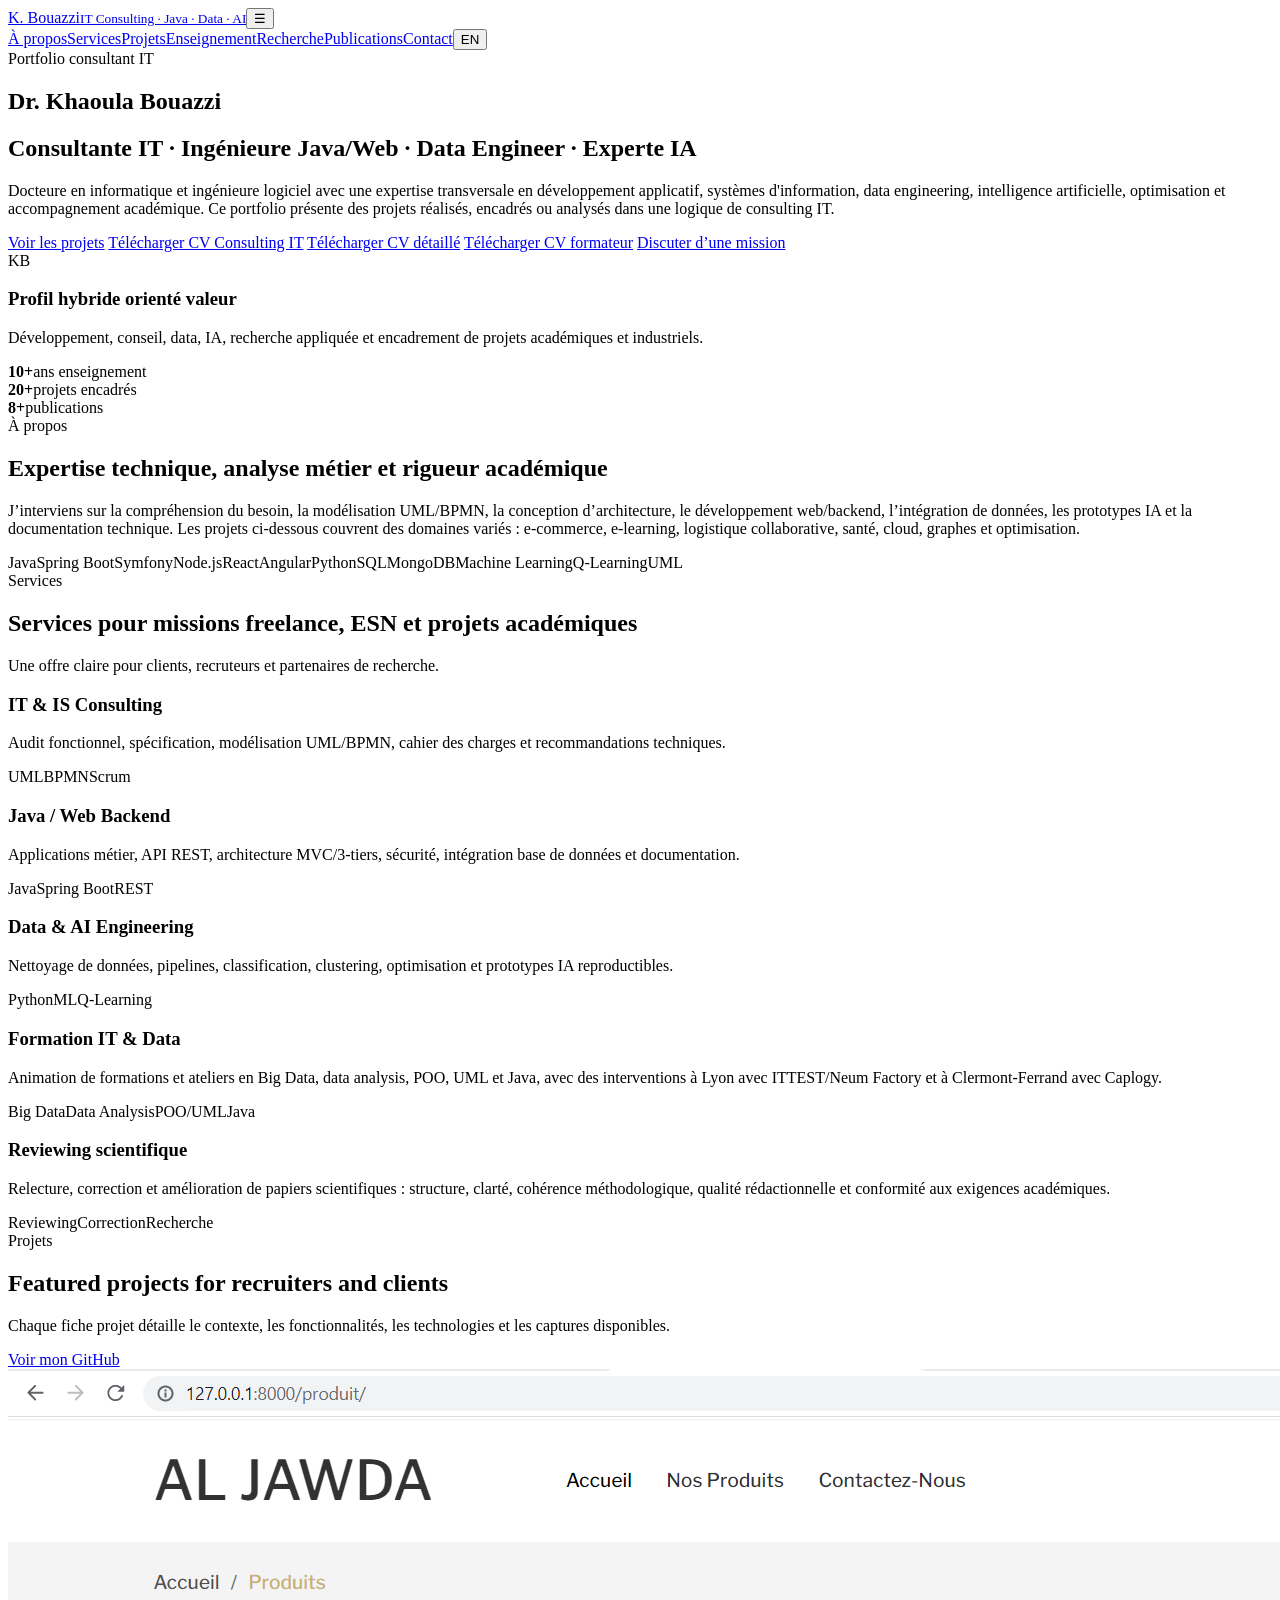
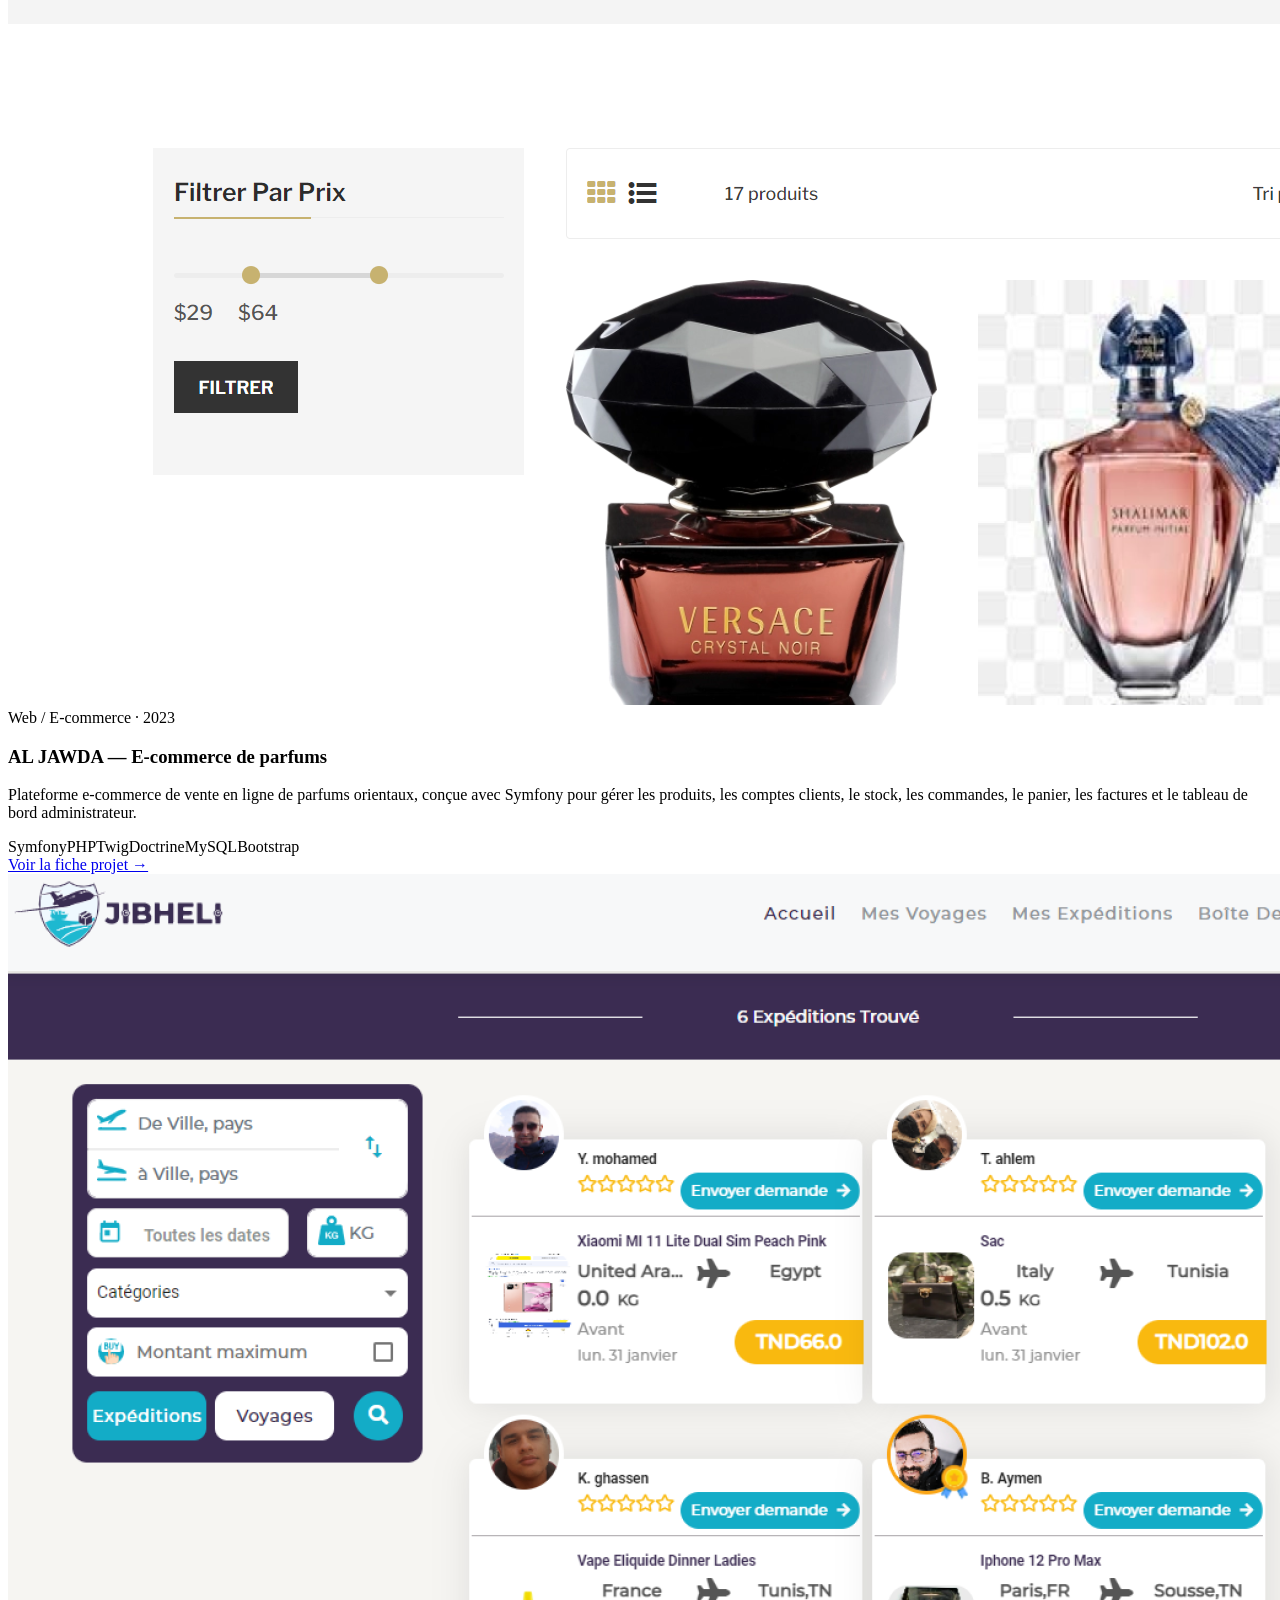
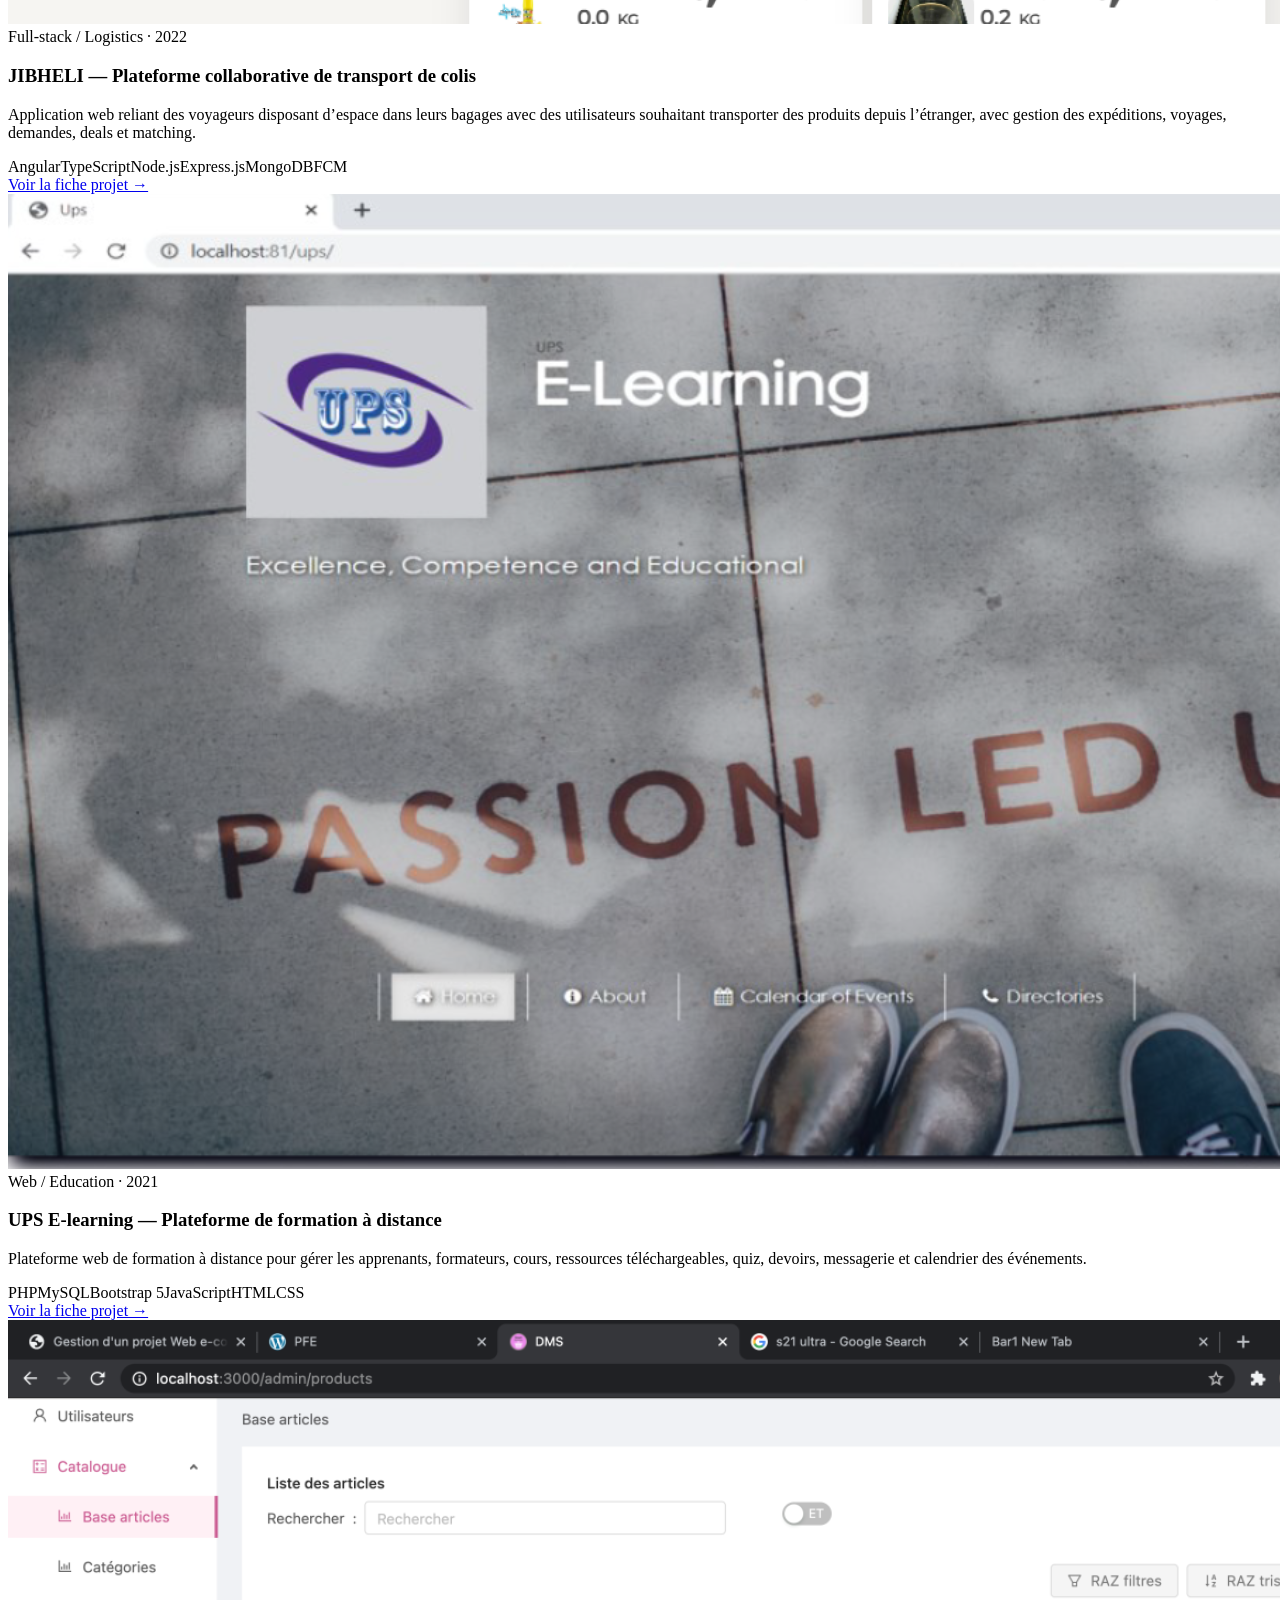
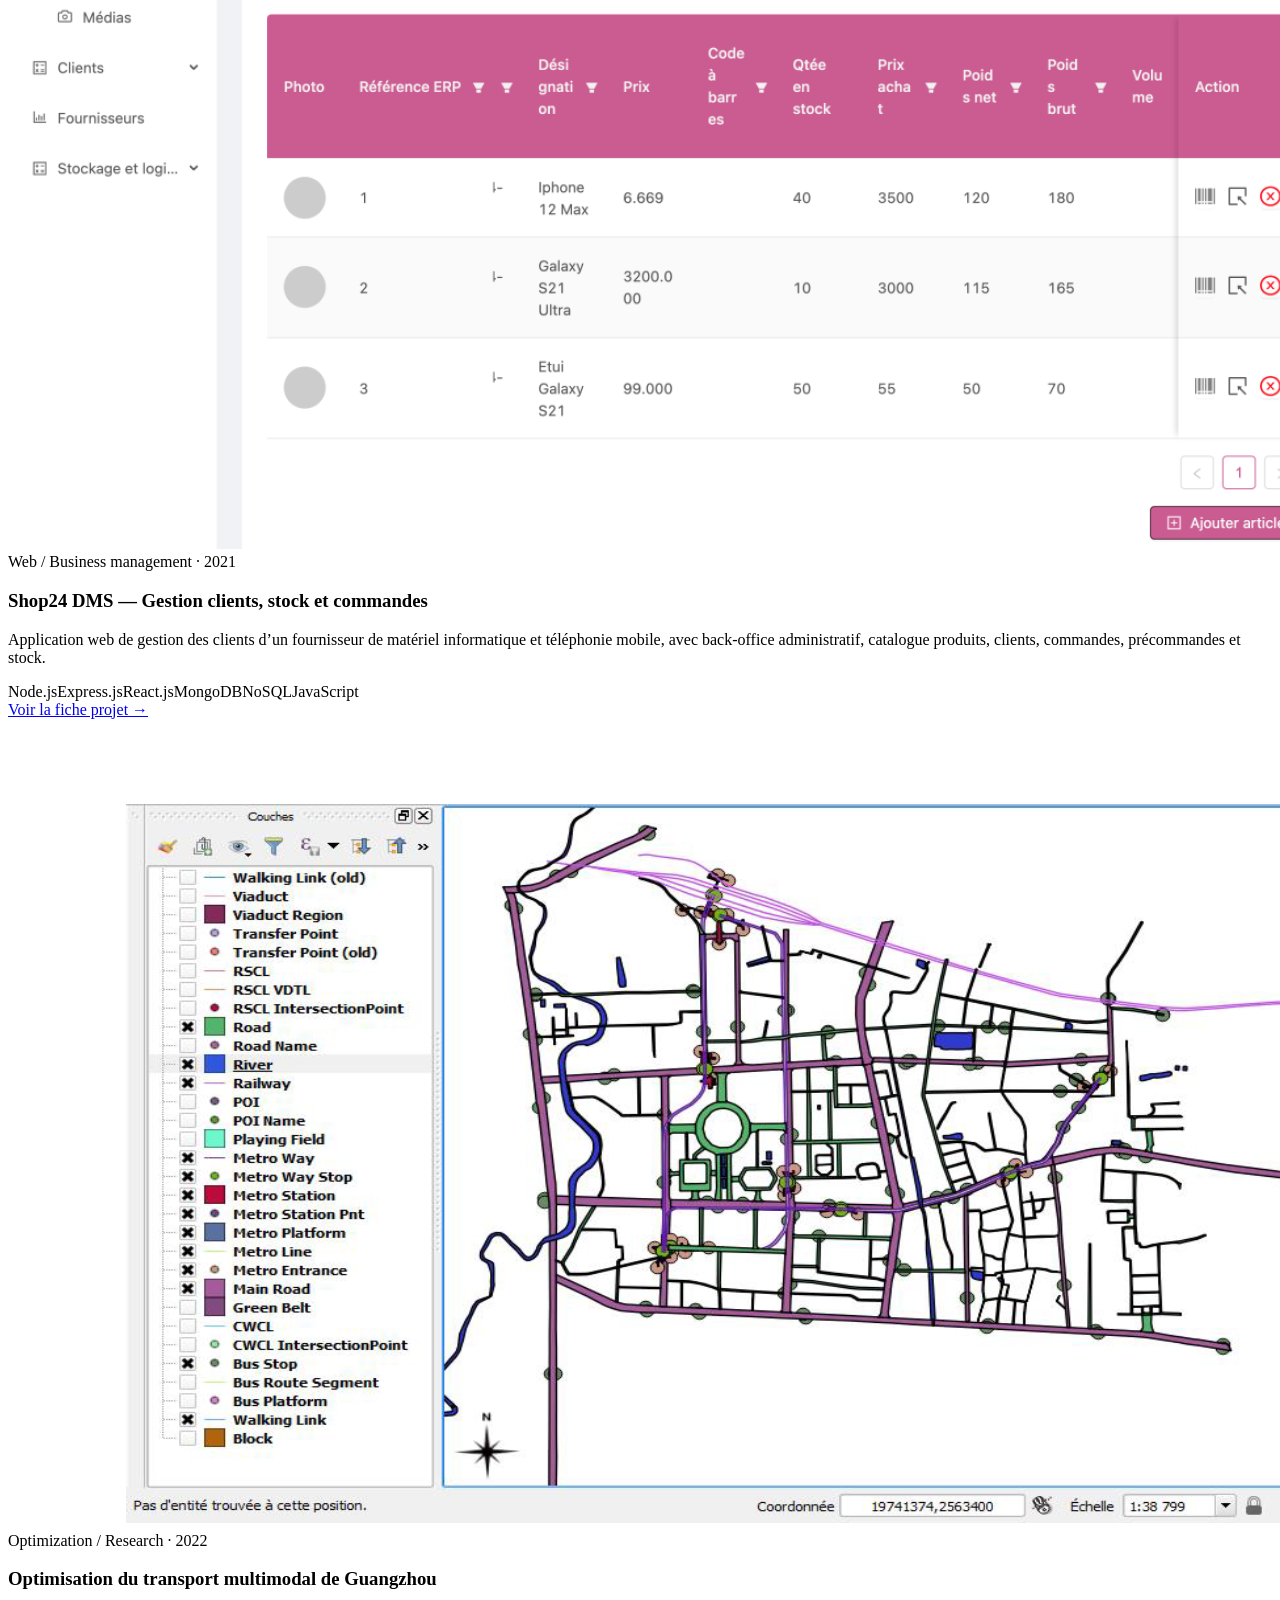
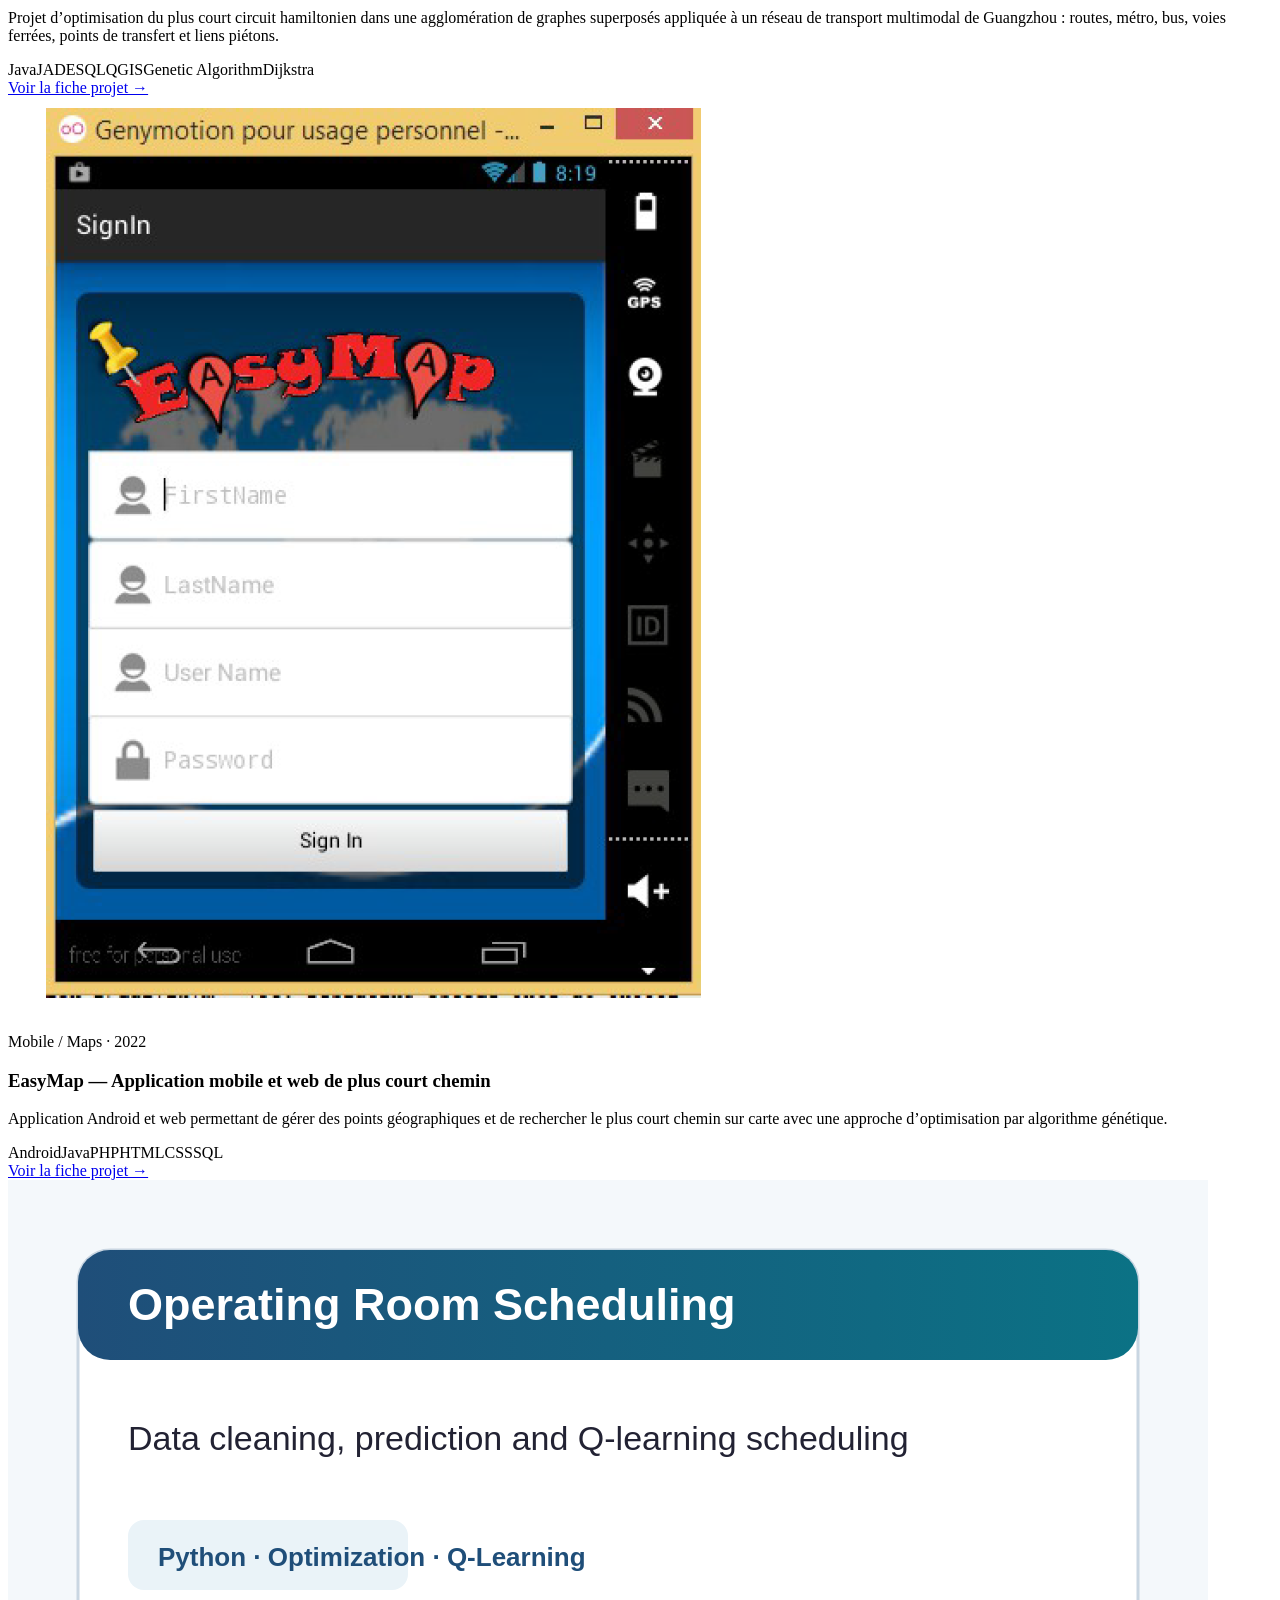
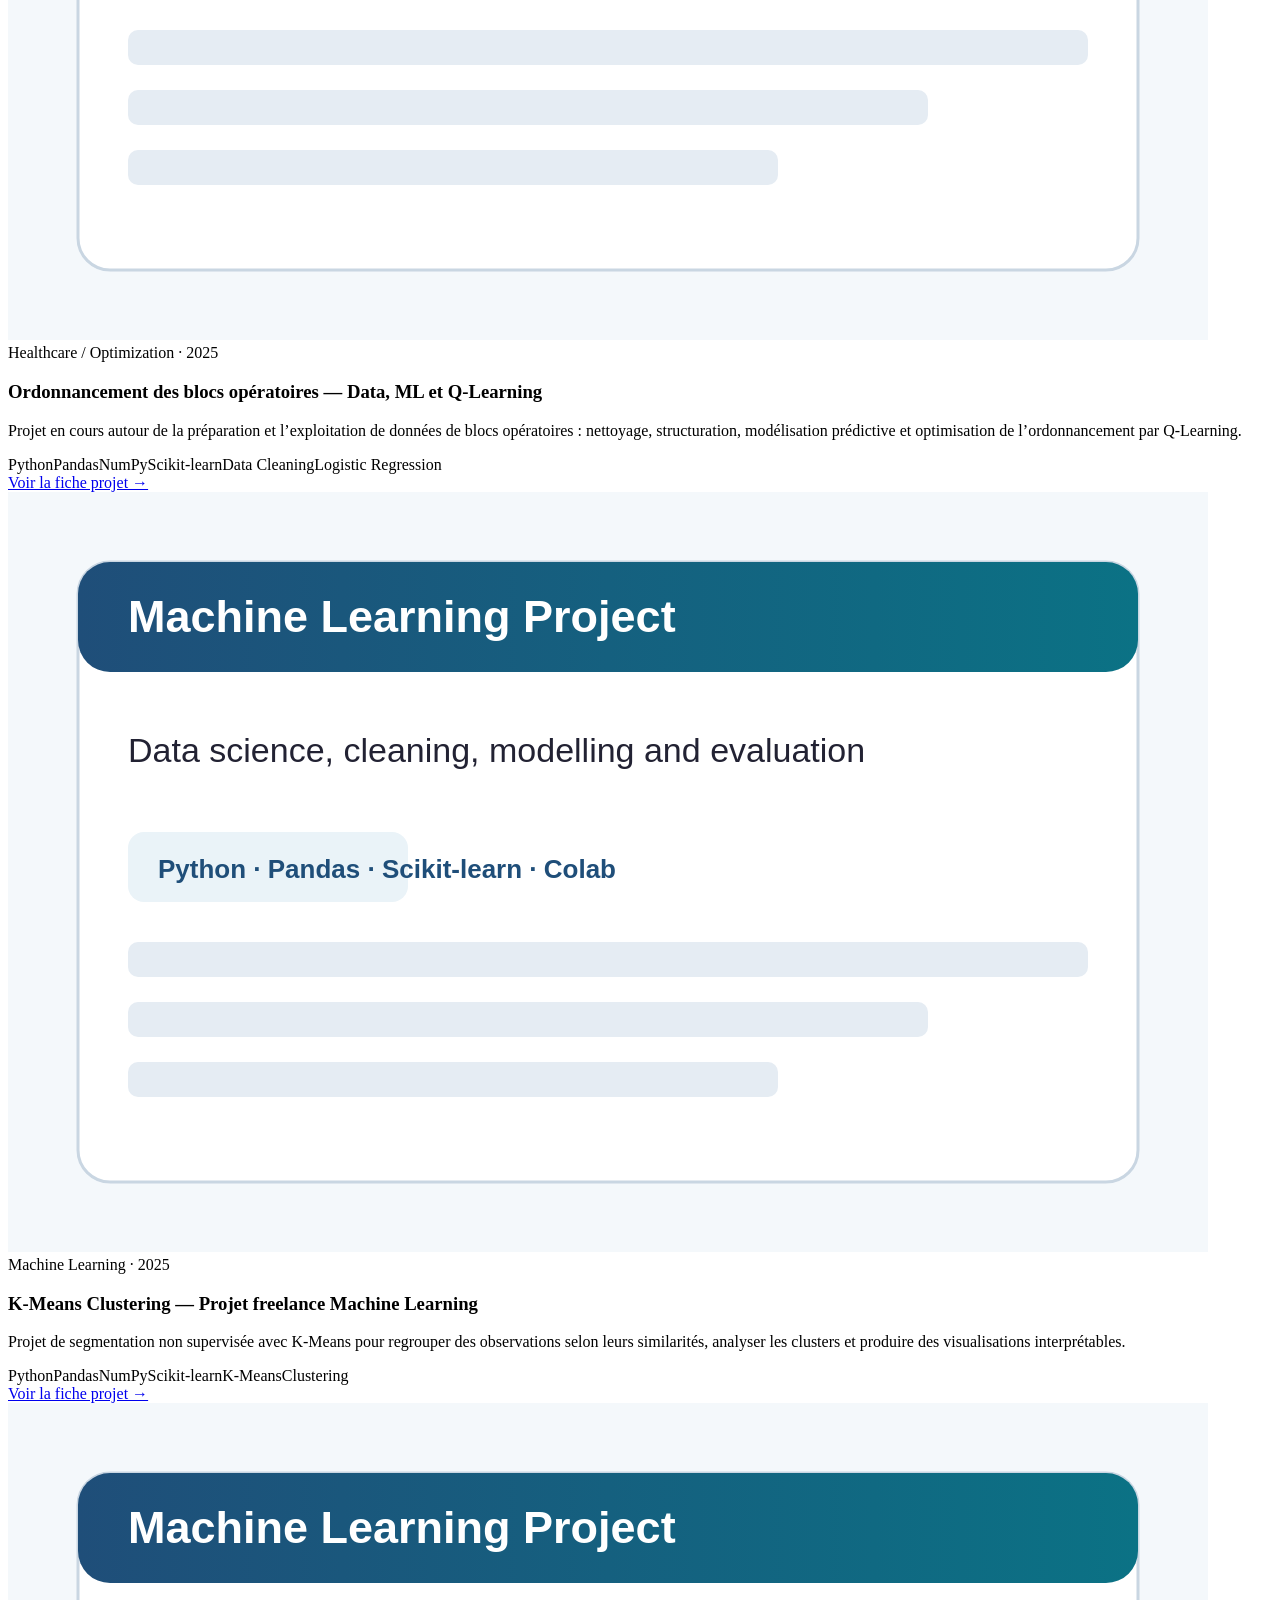
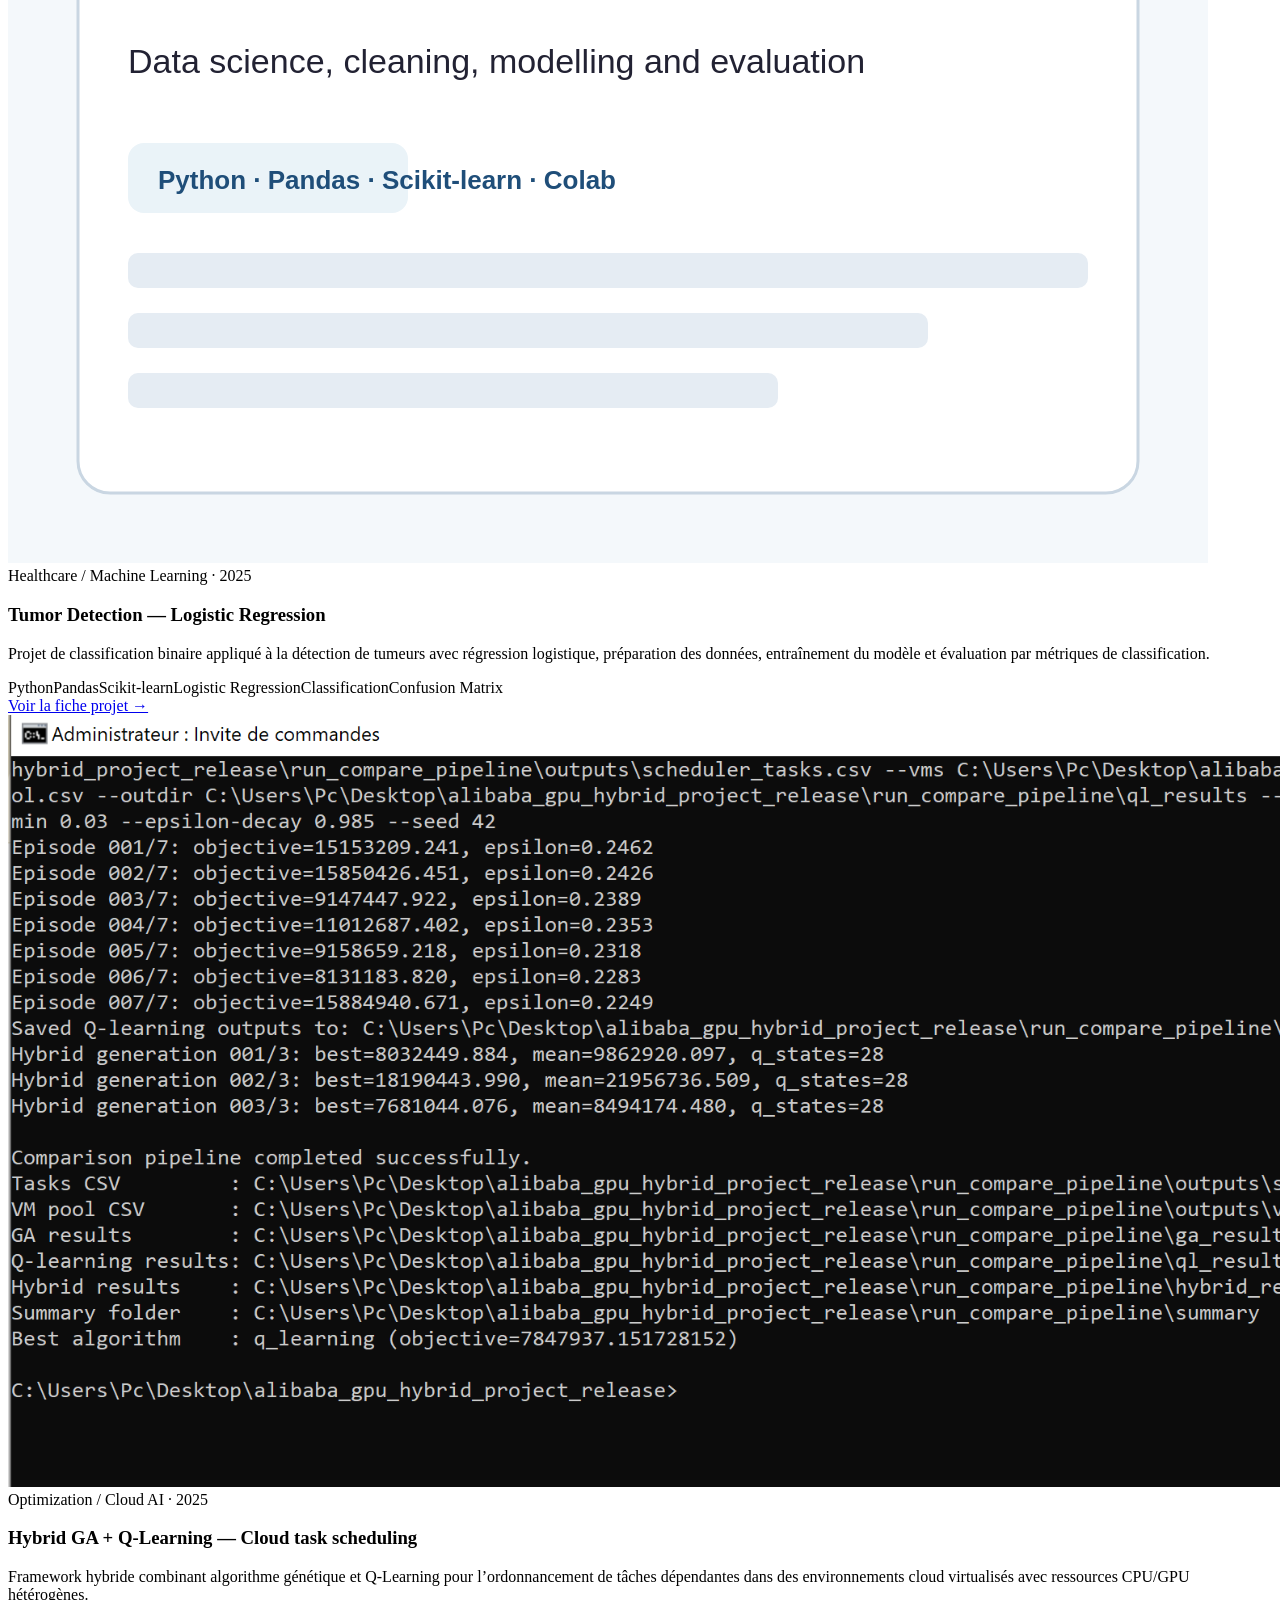
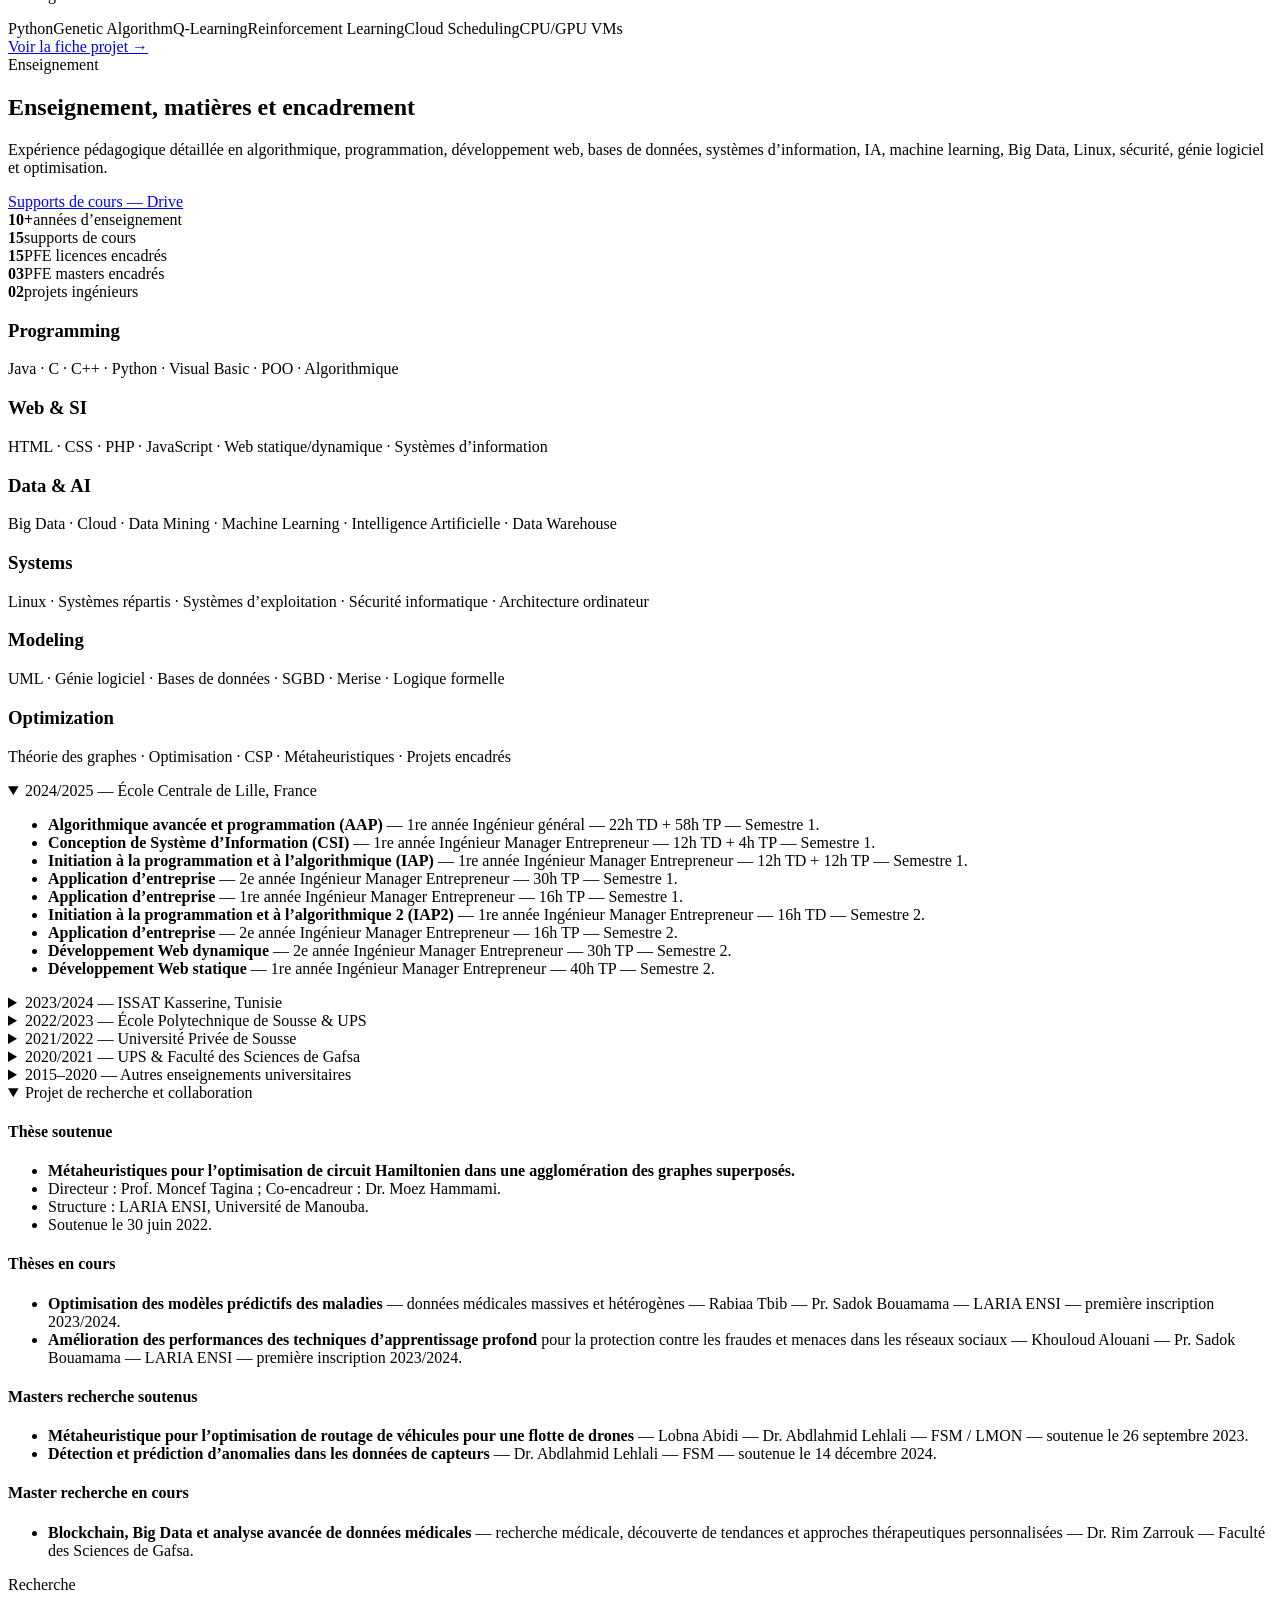
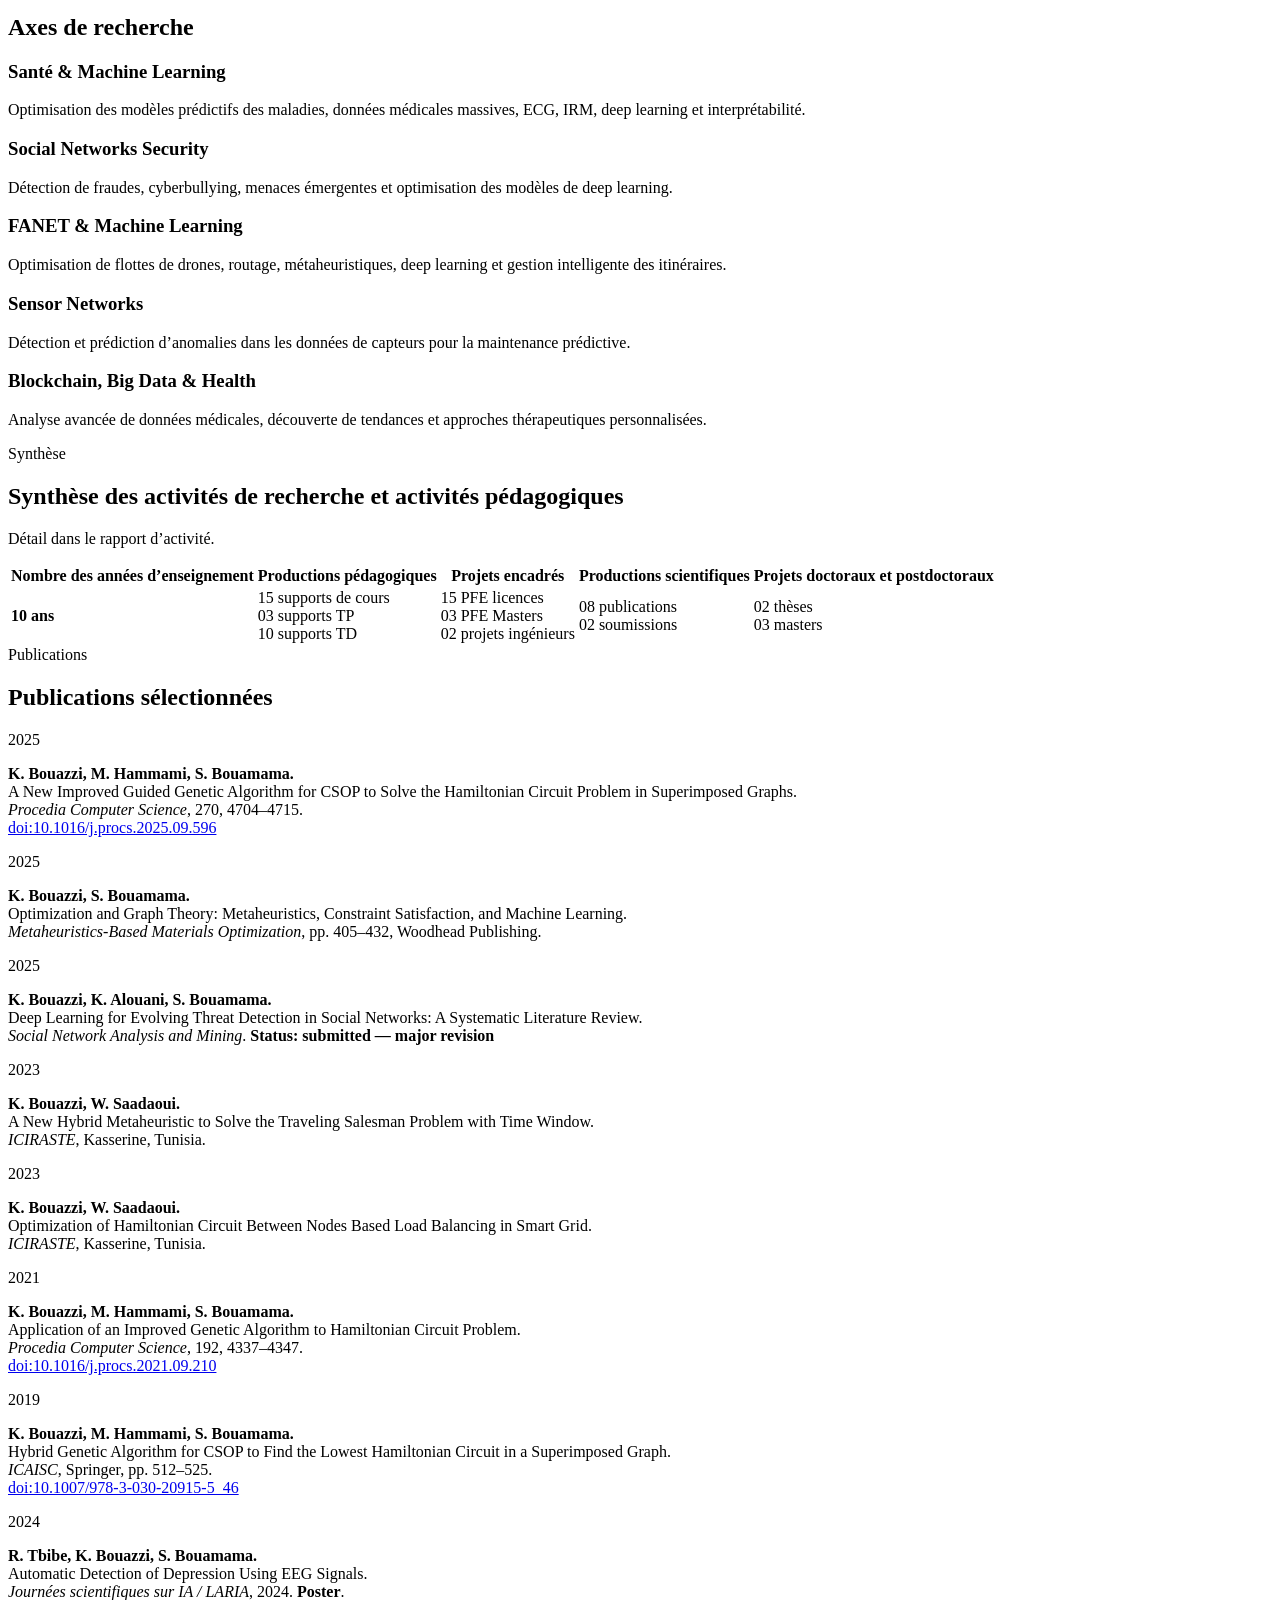
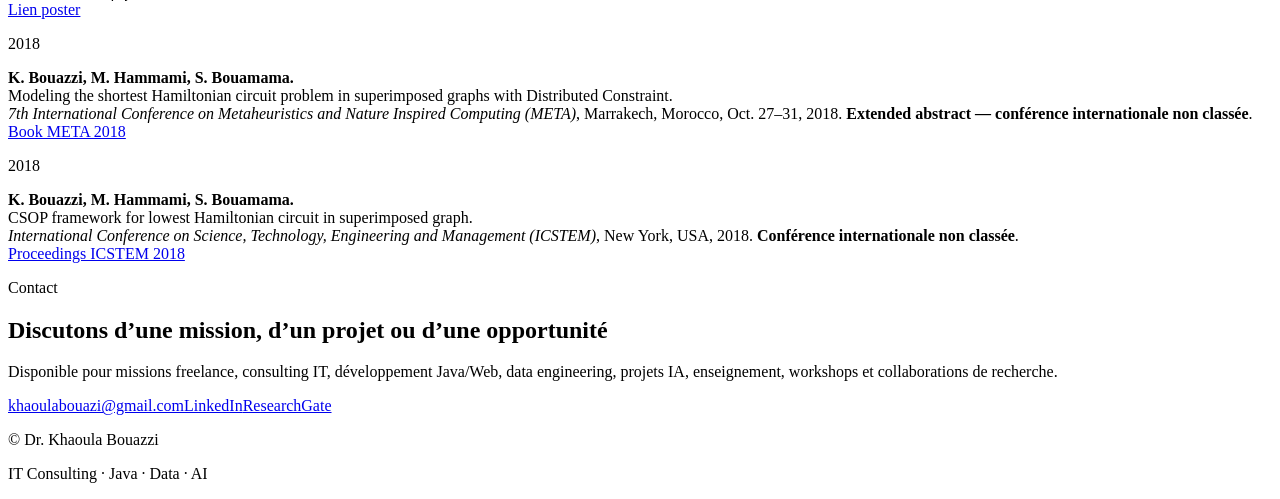
==== commit 3a1c6e42: "Update index.html" ====
--- a/index.html
+++ b/index.html
@@ -408,7 +408,7 @@
 
     <section id="publications" class="section">
       <div class="container"><div class="section-header"><span class="section-tag" data-fr="Publications" data-en="Publications">Publications</span><h2 data-fr="Publications sélectionnées" data-en="Selected publications">Publications sélectionnées</h2></div>
-        <div class="publication-list">
+        <div class="publication-list"> 
           <article><span>2025</span><p><strong>K. Bouazzi, M. Hammami, S. Bouamama.</strong><br>A New Improved Guided Genetic Algorithm for CSOP to Solve the Hamiltonian Circuit Problem in Superimposed Graphs.<br><em>Procedia Computer Science</em>, 270, 4704–4715.<br><a href="https://doi.org/10.1016/j.procs.2025.09.596" target="_blank" rel="noopener">doi:10.1016/j.procs.2025.09.596</a></p></article>
           <article><span>2025</span><p><strong>K. Bouazzi, S. Bouamama.</strong><br>Optimization and Graph Theory: Metaheuristics, Constraint Satisfaction, and Machine Learning.<br><em>Metaheuristics-Based Materials Optimization</em>, pp. 405–432, Woodhead Publishing.</p></article>
           <article><span>2025</span><p><strong>K. Bouazzi, K. Alouani, S. Bouamama.</strong><br>Deep Learning for Evolving Threat Detection in Social Networks: A Systematic Literature Review.<br><em>Social Network Analysis and Mining</em>. <strong>Status: submitted — major revision</strong></p></article>
@@ -427,4 +427,4 @@
   </main>
   <footer class="footer"><div class="container"><p>© <span id="year"></span> Dr. Khaoula Bouazzi</p><p>IT Consulting · Java · Data · AI</p></div></footer>
   <script src="assets/js/script.js"></script>
-</body></html>+</body></html>
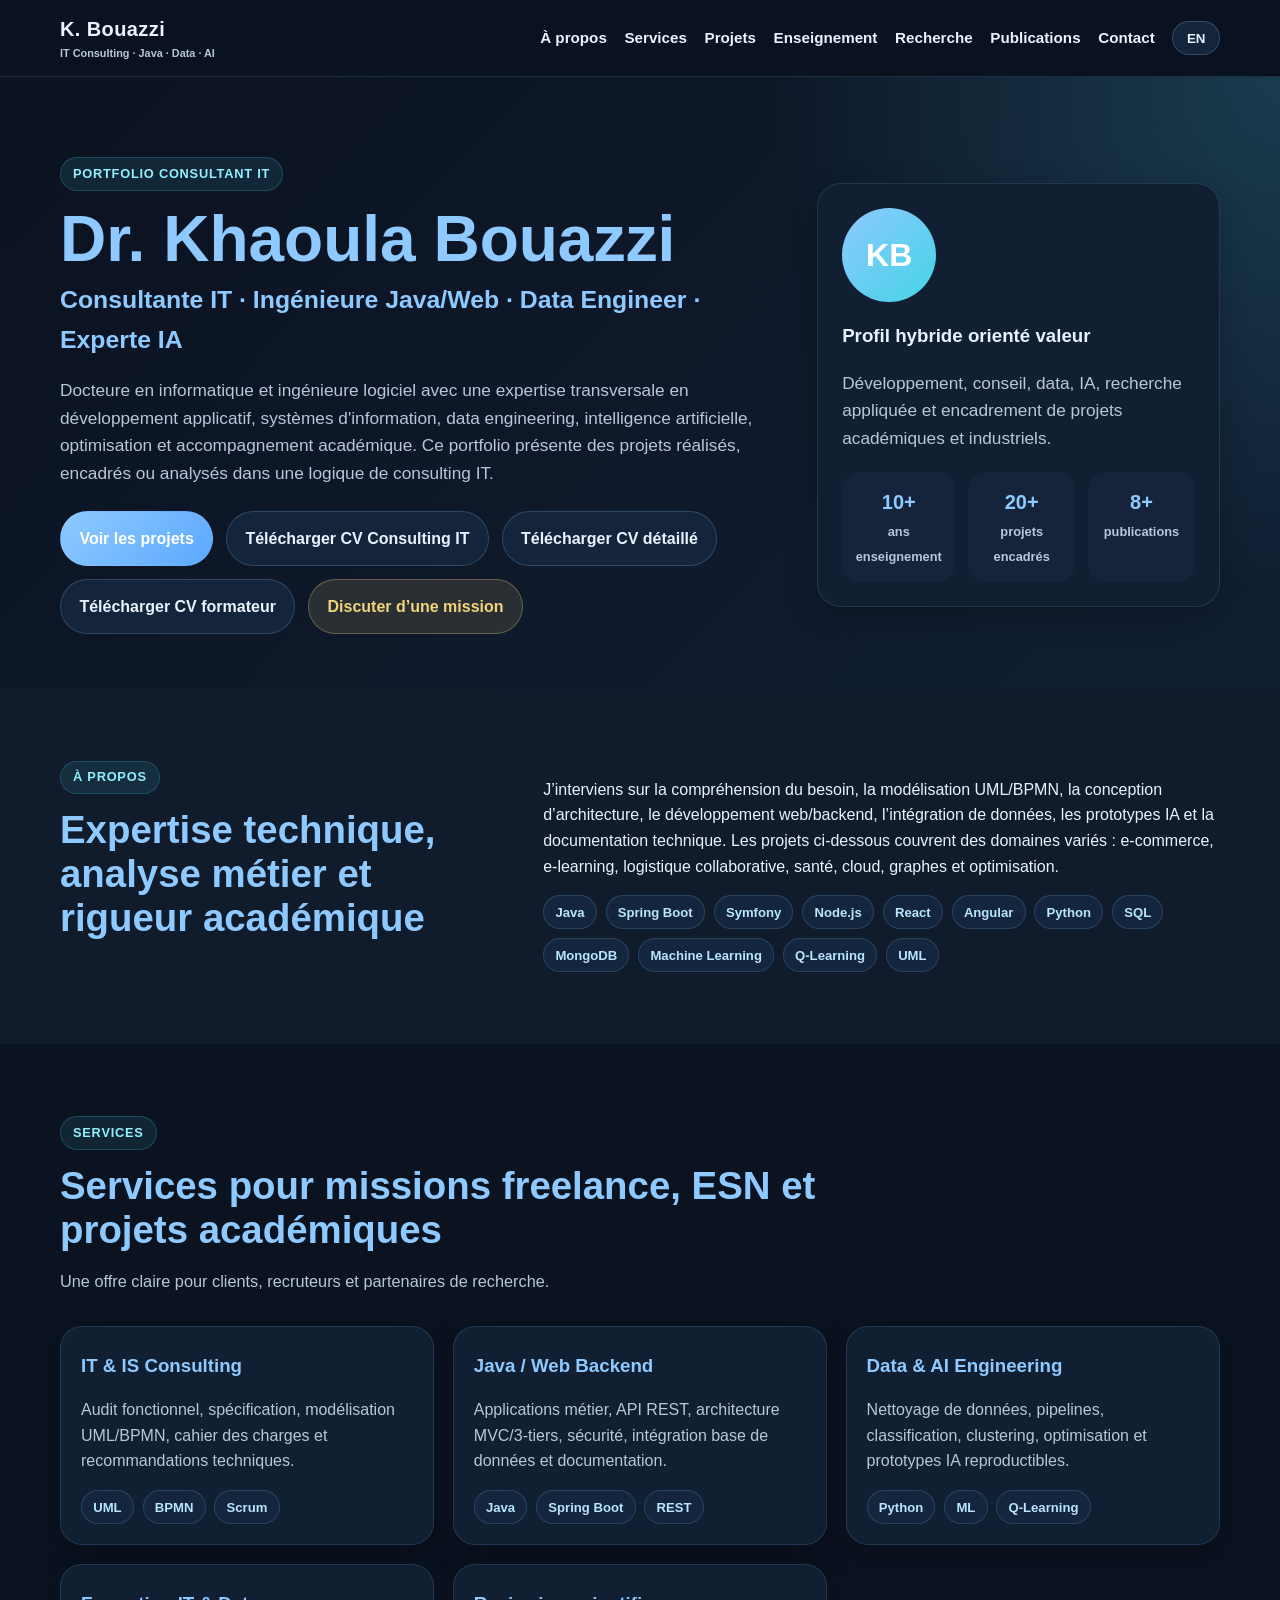
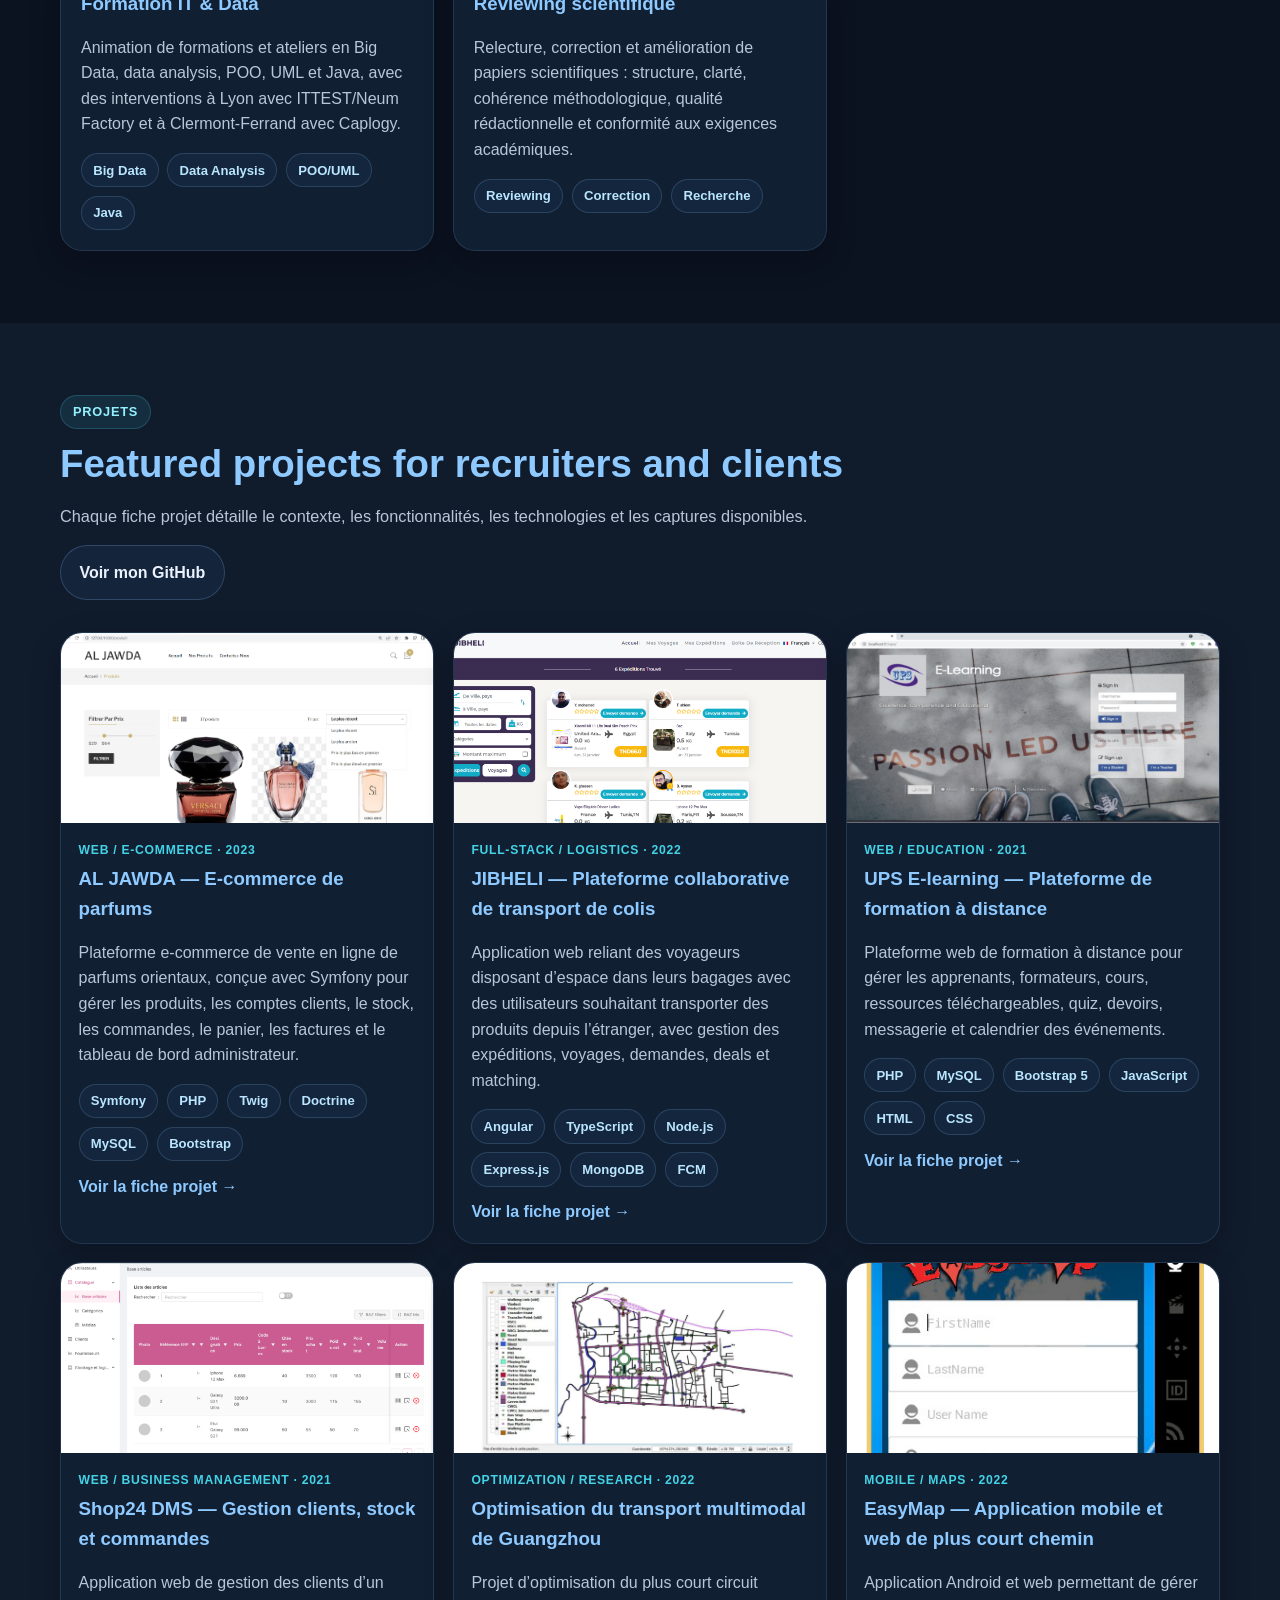
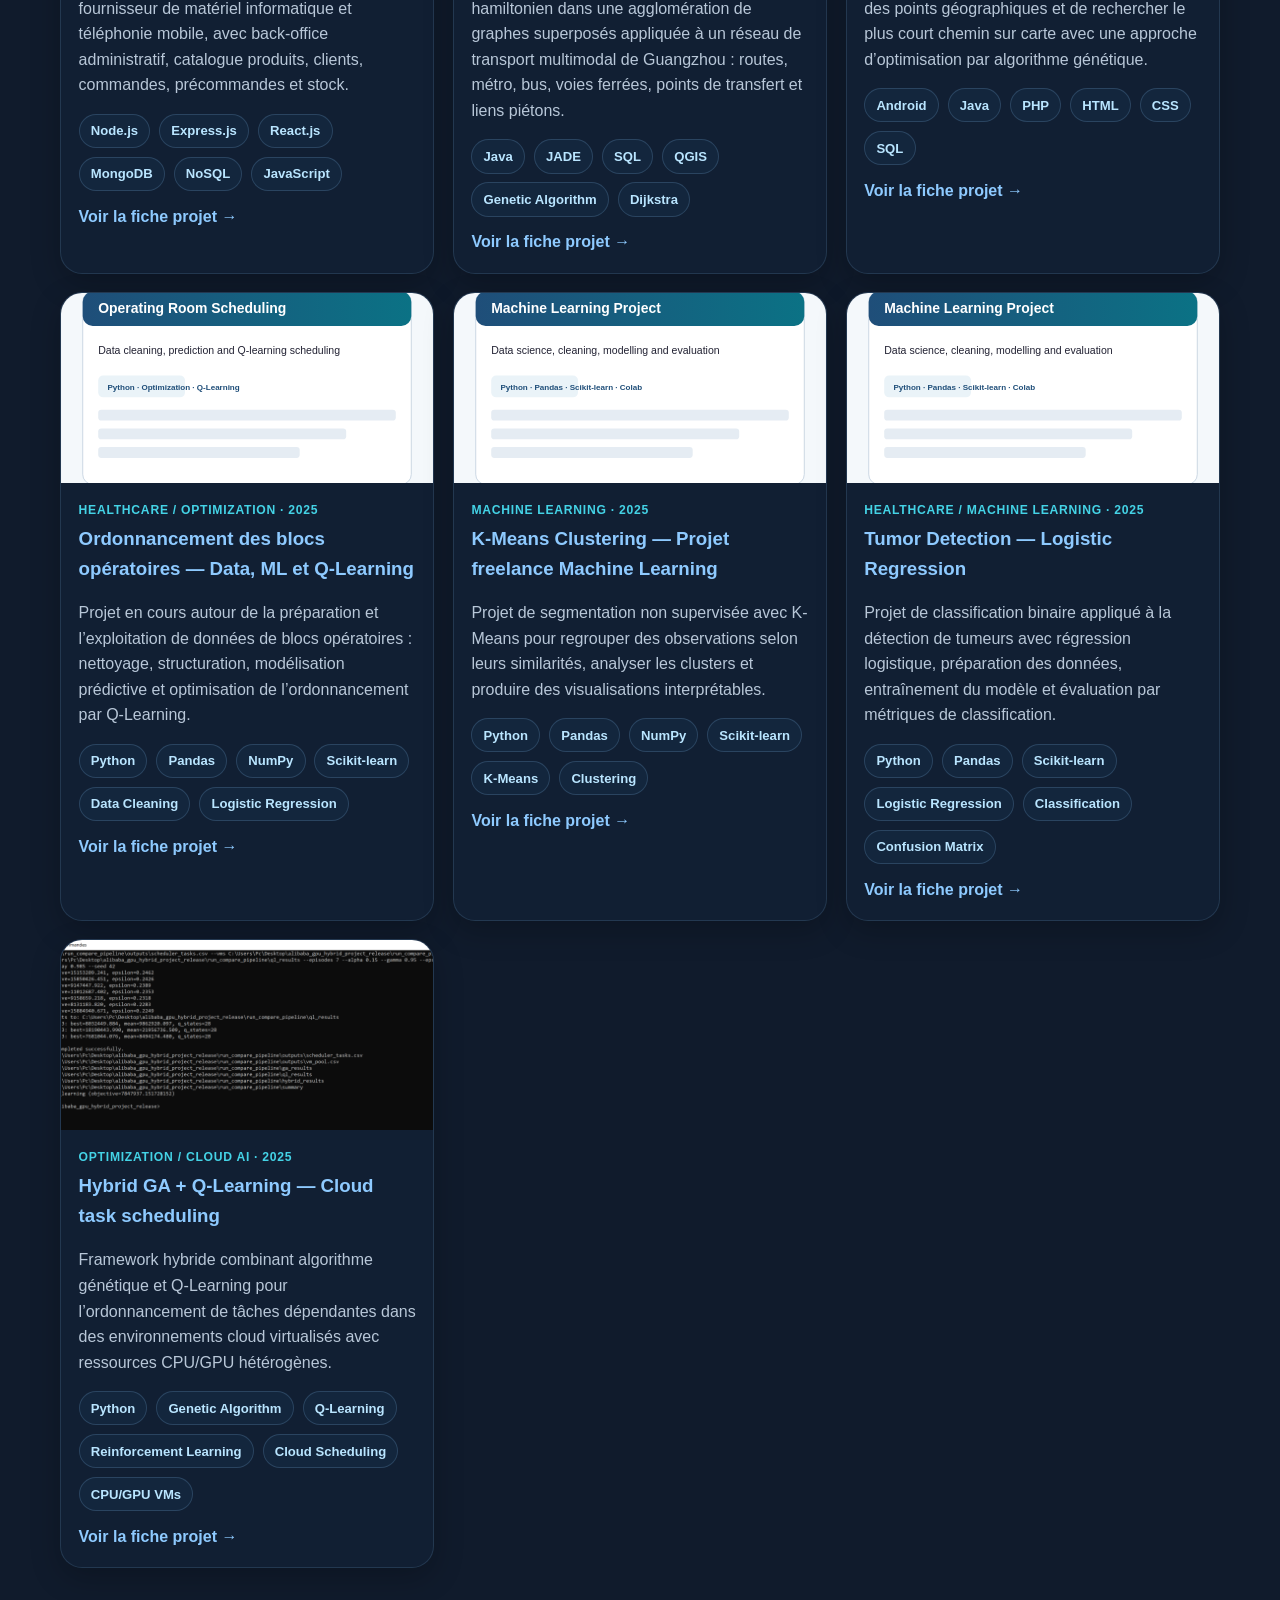
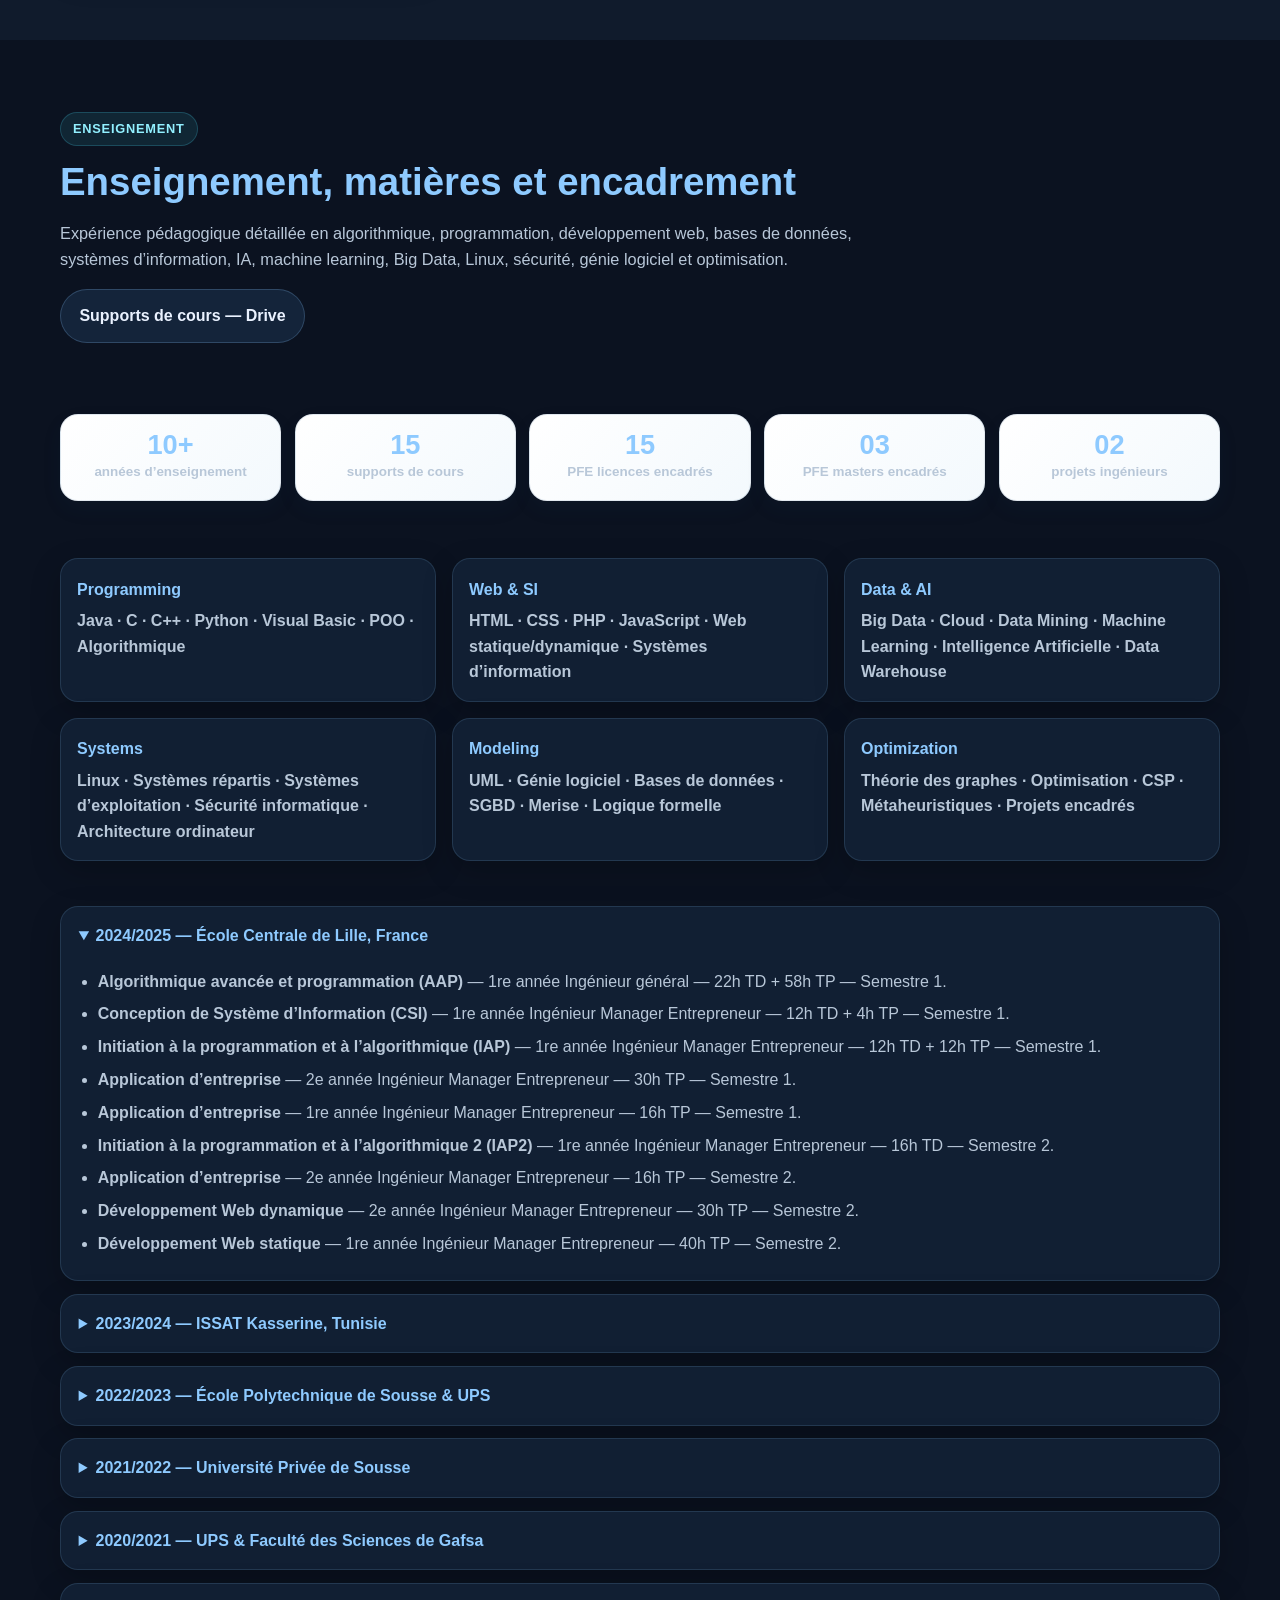
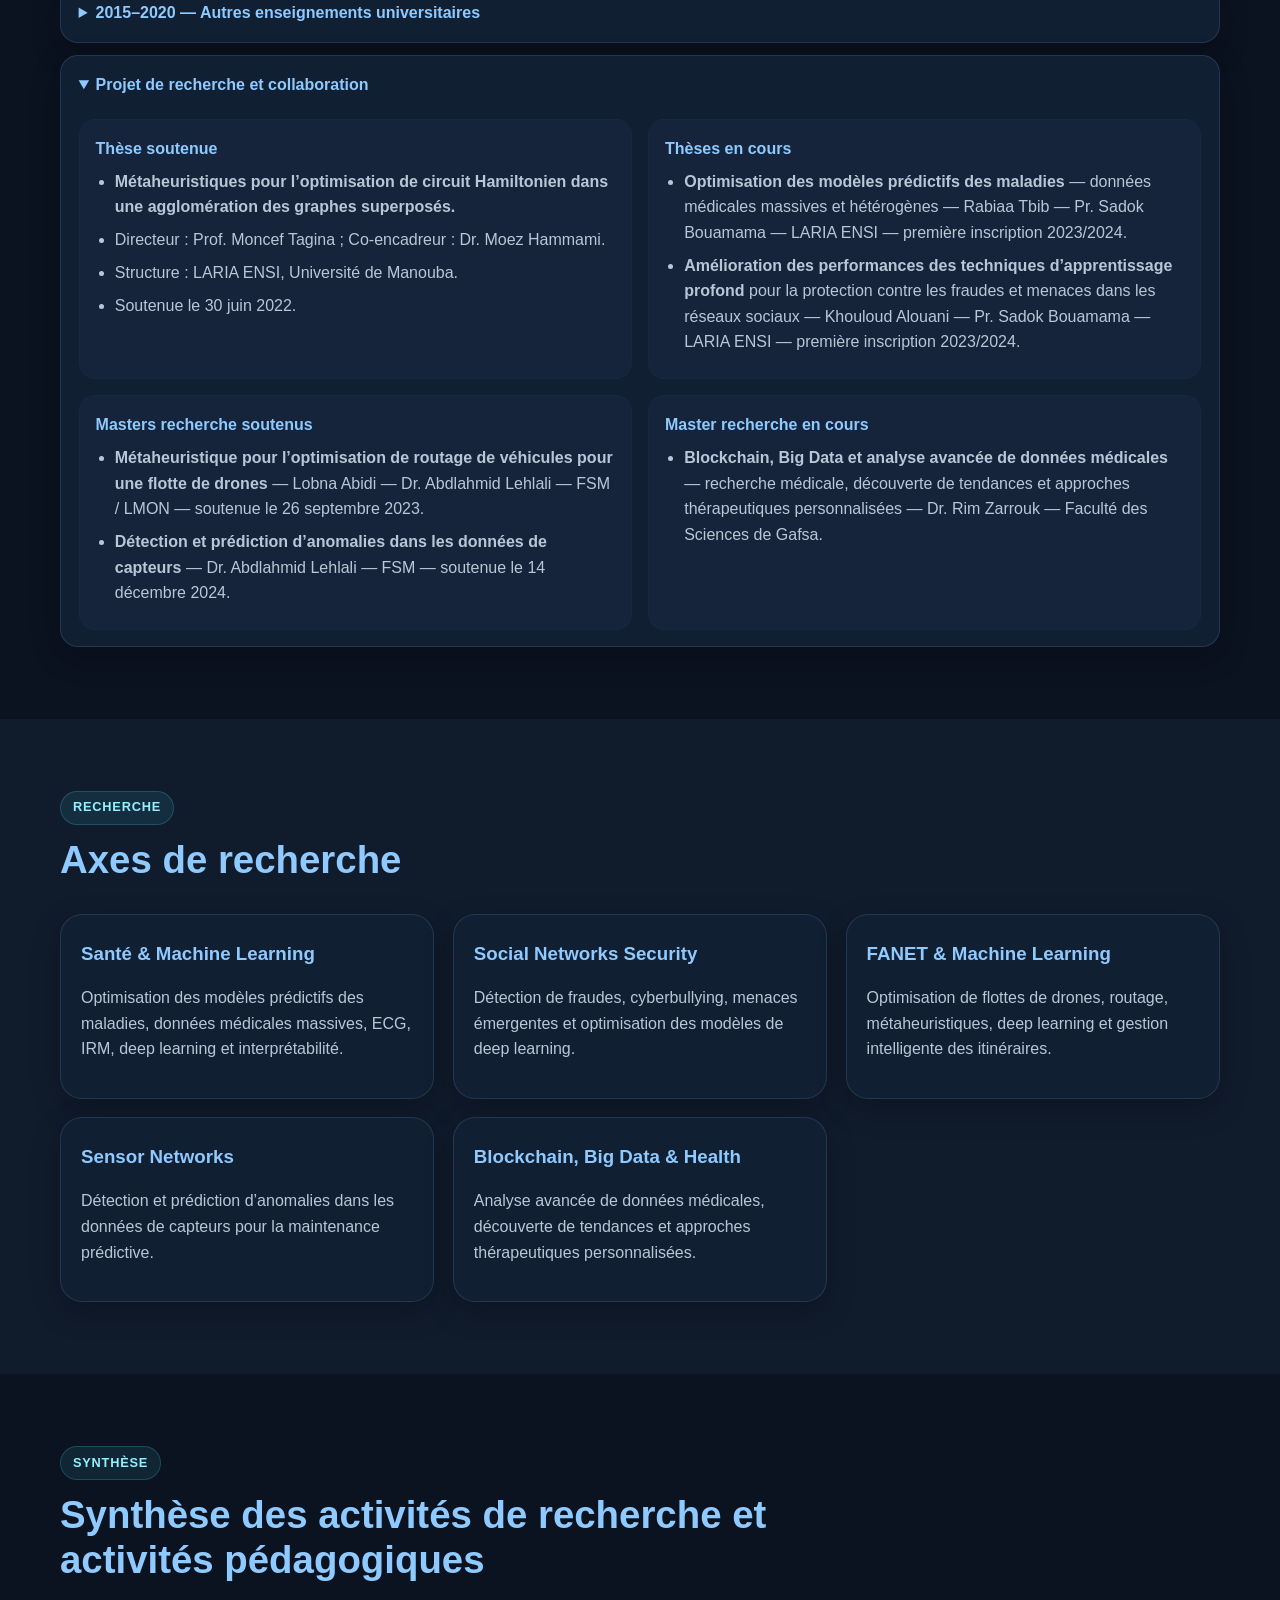
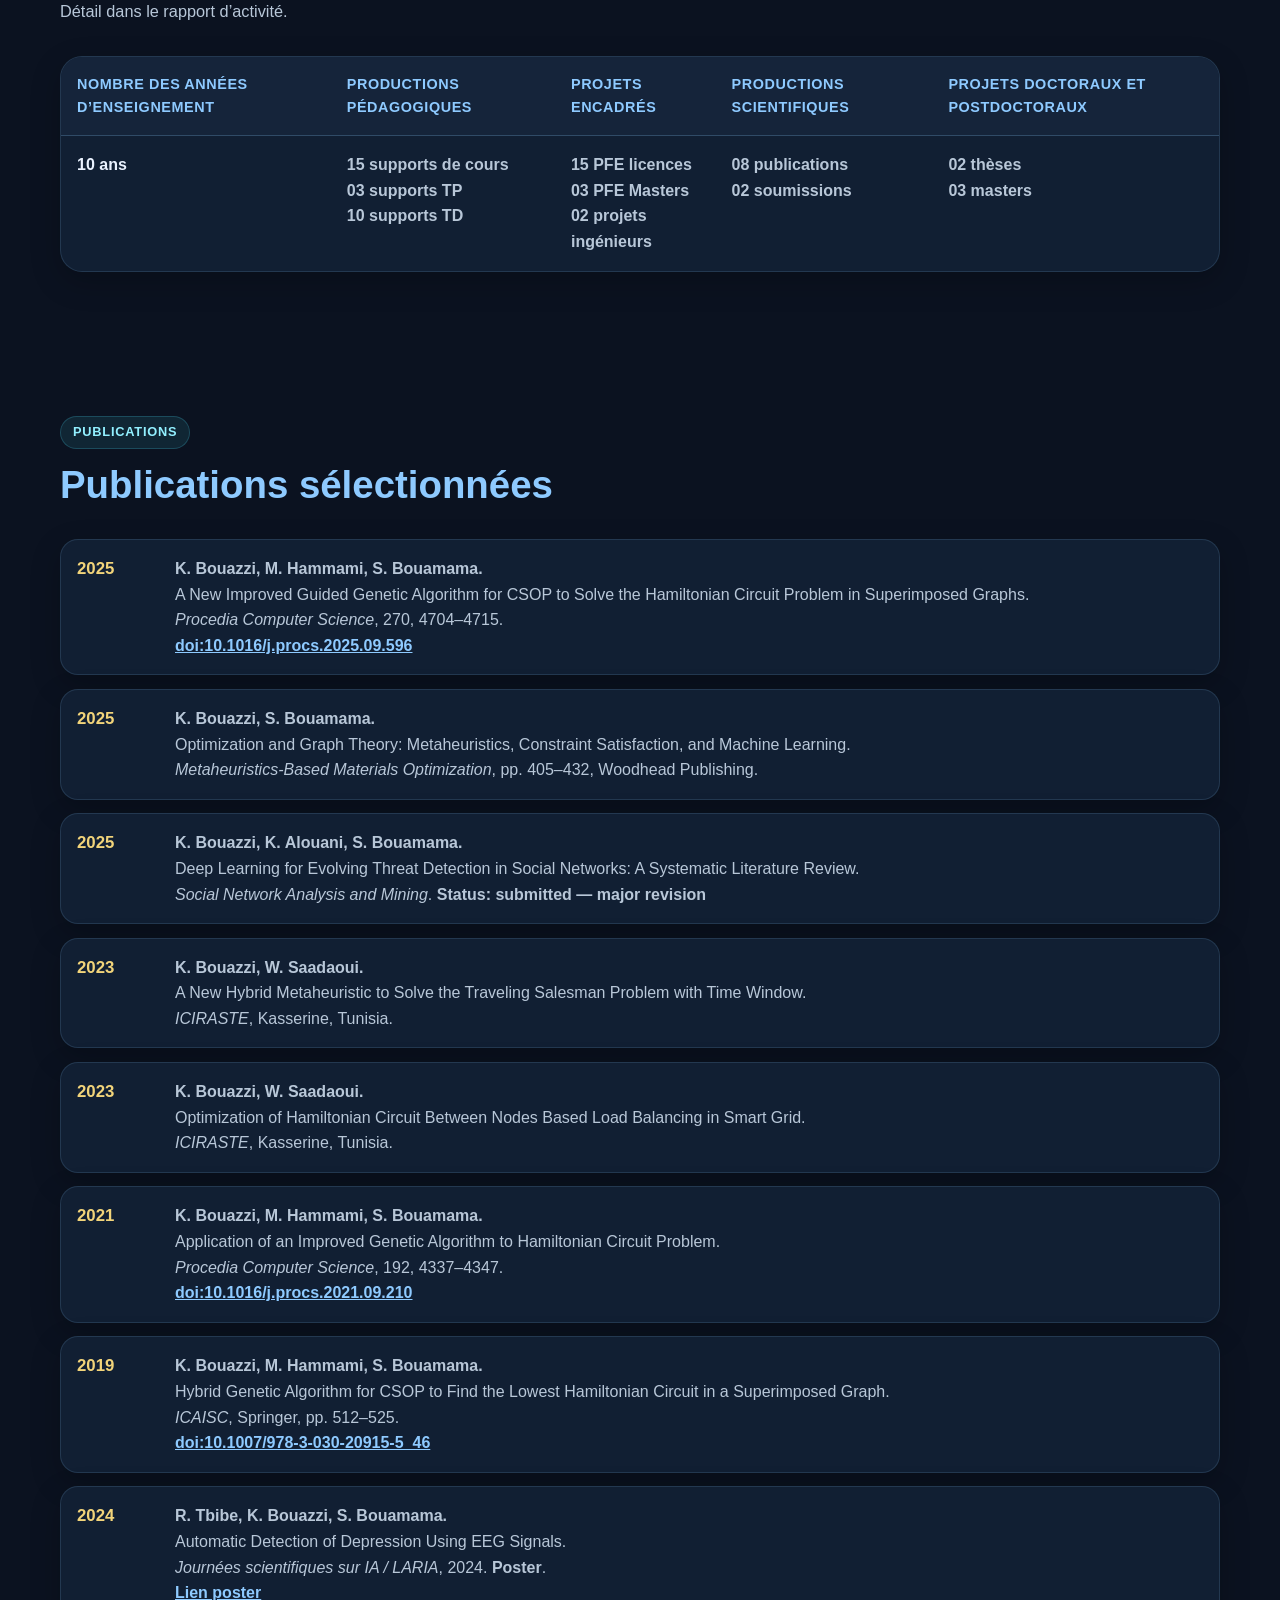
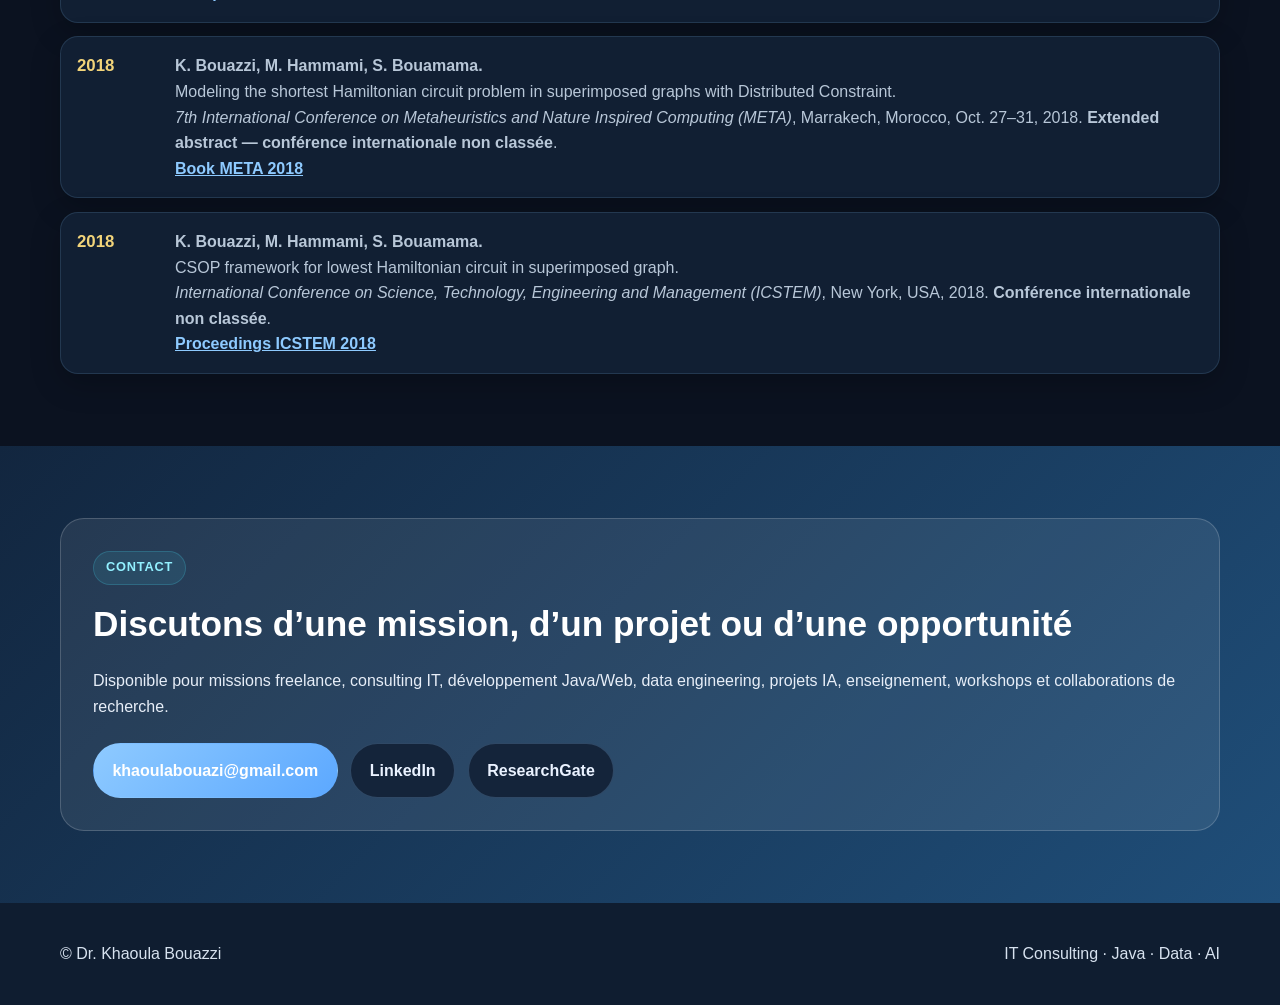
==== commit 2320fb0d: "Update index.html" ====
--- a/index.html
+++ b/index.html
@@ -5,7 +5,7 @@
   <meta name="viewport" content="width=device-width, initial-scale=1.0" />
   <meta name="description" content="Portfolio de Dr. Khaoula Bouazzi — consultante IT, développement Java/Web, data engineering, IA, enseignement et recherche." />
   <title>Dr. Khaoula Bouazzi | IT Consulting, Java, Data & AI</title>
-  <link rel="stylesheet" href="assets/css/styles.css" />
+  <link rel="stylesheet" href="styles.css" />
 </head>
 <body>
   <header class="site-header"><nav class="navbar container"><a href="index.html#home" class="brand">K. Bouazzi<small>IT Consulting · Java · Data · AI</small></a><button class="menu-toggle" aria-label="Open menu">☰</button><div class="nav-links"><a href="index.html#about" data-fr="À propos" data-en="About">À propos</a><a href="index.html#services" data-fr="Services" data-en="Services">Services</a><a href="index.html#projects" data-fr="Projets" data-en="Projects">Projets</a><a href="index.html#teaching" data-fr="Enseignement" data-en="Teaching">Enseignement</a><a href="index.html#research" data-fr="Recherche" data-en="Research">Recherche</a><a href="index.html#publications" data-fr="Publications" data-en="Publications">Publications</a><a href="index.html#contact" data-fr="Contact" data-en="Contact">Contact</a><button id="langToggle" class="lang-toggle" type="button">EN</button></div></nav></header>
@@ -426,5 +426,5 @@
     <section id="contact" class="section contact-section"><div class="container contact-card"><span class="section-tag" data-fr="Contact" data-en="Contact">Contact</span><h2 data-fr="Discutons d’une mission, d’un projet ou d’une opportunité" data-en="Let’s discuss a mission, project or opportunity">Discutons d’une mission, d’un projet ou d’une opportunité</h2><p data-fr="Disponible pour missions freelance, consulting IT, développement Java/Web, data engineering, projets IA, enseignement, workshops et collaborations de recherche." data-en="Available for freelance missions, IT consulting, Java/Web development, data engineering, AI projects, teaching, workshops and research collaborations.">Disponible pour missions freelance, consulting IT, développement Java/Web, data engineering, projets IA, enseignement, workshops et collaborations de recherche.</p><div class="contact-actions"><a class="btn primary" href="mailto:khaoulabouazi@gmail.com">khaoulabouazi@gmail.com</a><a class="btn secondary" href="https://linkedin.com/in/khaoula-bouazzi" target="_blank">LinkedIn</a><a class="btn secondary" href="https://www.researchgate.net/profile/Khaoula-Bouazzi" target="_blank">ResearchGate</a></div></div></section>
   </main>
   <footer class="footer"><div class="container"><p>© <span id="year"></span> Dr. Khaoula Bouazzi</p><p>IT Consulting · Java · Data · AI</p></div></footer>
-  <script src="assets/js/script.js"></script>
+  <script src="script.js"></script>
 </body></html>
--- a/styles.css
+++ b/styles.css
@@ -0,0 +1,58 @@
+
+:root{
+  --primary:#1f4e79;
+  --secondary:#2e75b6;
+  --accent:#0b7285;
+  --gold:#c9ad5d;
+  --ink:#142033;
+  --muted:#5d6b7a;
+  --soft:#eef6fb;
+  --soft2:#f7f9fc;
+  --white:#fff;
+  --shadow:0 18px 45px rgba(31,78,121,.12);
+  --radius:24px;
+}
+*{box-sizing:border-box}html{scroll-behavior:smooth}body{margin:0;font-family:Inter,Segoe UI,Roboto,Arial,sans-serif;color:var(--ink);background:var(--white);line-height:1.6}.container{width:min(1160px,92%);margin:auto}.site-header{position:sticky;top:0;z-index:50;background:rgba(255,255,255,.94);backdrop-filter:blur(14px);border-bottom:1px solid rgba(31,78,121,.1)}.navbar{height:76px;display:flex;align-items:center;justify-content:space-between;gap:1rem}.brand{font-size:1.25rem;font-weight:800;color:var(--primary);text-decoration:none;letter-spacing:.02em}.brand small{display:block;font-size:.68rem;color:var(--muted);font-weight:600;letter-spacing:0}.nav-links{display:flex;align-items:center;gap:1.1rem}.nav-links a{font-weight:700;color:#29384a;text-decoration:none;font-size:.95rem}.nav-links a:hover{color:var(--primary)}.lang-toggle,.menu-toggle{border:1px solid rgba(31,78,121,.2);background:var(--soft);color:var(--primary);border-radius:999px;padding:.55rem .85rem;font-weight:800;cursor:pointer}.menu-toggle{display:none}.hero{padding:80px 0 55px;background:radial-gradient(circle at top right,#eaf6fb,transparent 38%),linear-gradient(135deg,#ffffff,#f6fbff)}.hero-grid{display:grid;grid-template-columns:1.35fr .75fr;gap:2rem;align-items:center}.eyebrow,.section-tag{display:inline-flex;align-items:center;gap:.5rem;background:rgba(11,114,133,.09);color:var(--accent);font-weight:800;border:1px solid rgba(11,114,133,.15);padding:.35rem .75rem;border-radius:999px;font-size:.8rem;text-transform:uppercase;letter-spacing:.06em}.hero h1{font-size:clamp(2.35rem,5vw,4.8rem);line-height:1;margin:1rem 0 .6rem;color:var(--primary)}.hero h2{font-size:clamp(1.05rem,2.2vw,1.55rem);color:#25384f;margin:0 0 1rem}.hero p{font-size:1.08rem;color:var(--muted);max-width:820px}.hero-actions,.contact-actions{display:flex;flex-wrap:wrap;gap:.8rem;margin-top:1.5rem}.btn{display:inline-flex;align-items:center;justify-content:center;gap:.55rem;border-radius:999px;padding:.85rem 1.15rem;text-decoration:none;font-weight:800;border:1px solid transparent;transition:.2s ease}.btn.primary{background:linear-gradient(135deg,var(--primary),var(--secondary));color:white}.btn.secondary{background:white;color:var(--primary);border-color:rgba(31,78,121,.22)}.btn.ghost{background:rgba(201,173,93,.12);color:#8b6b16;border-color:rgba(201,173,93,.35)}.btn:hover{transform:translateY(-2px);box-shadow:var(--shadow)}.hero-card{background:white;border:1px solid rgba(31,78,121,.12);border-radius:var(--radius);padding:1.5rem;box-shadow:var(--shadow)}.profile-circle{width:94px;height:94px;border-radius:50%;display:grid;place-items:center;background:linear-gradient(135deg,var(--primary),var(--accent));color:white;font-size:2rem;font-weight:900;margin-bottom:1rem}.stats{display:grid;grid-template-columns:repeat(3,1fr);gap:.8rem;margin-top:1.2rem}.stats div{background:var(--soft2);border-radius:18px;padding:.85rem;text-align:center}.stats strong{display:block;color:var(--primary);font-size:1.25rem}.stats span{font-size:.8rem;color:var(--muted);font-weight:700}.section{padding:72px 0}.section.light{background:var(--soft2)}.section-header{max-width:860px;margin-bottom:2rem}.section-header h2,.two-col h2{font-size:clamp(1.65rem,3vw,2.55rem);line-height:1.15;margin:.85rem 0 .7rem;color:var(--primary)}.section-header p{color:var(--muted);font-size:1.02rem}.two-col{display:grid;grid-template-columns:.8fr 1.2fr;gap:2rem;align-items:start}.chips,.tech-stack{display:flex;flex-wrap:wrap;gap:.55rem}.chips span,.tech-stack span,.mini-tag{display:inline-flex;background:#eaf3f8;color:var(--primary);border:1px solid rgba(31,78,121,.15);border-radius:999px;padding:.35rem .7rem;font-weight:800;font-size:.82rem}.services-grid,.projects-grid,.research-grid{display:grid;grid-template-columns:repeat(3,minmax(0,1fr));gap:1.15rem}.service-card,.project-card,.research-card,.supervision-card,.info-card{background:white;border:1px solid rgba(31,78,121,.12);border-radius:22px;padding:1.25rem;box-shadow:0 10px 30px rgba(31,78,121,.08)}.service-card h3,.project-card h3,.research-card h3,.supervision-card h3{color:var(--primary);margin:.25rem 0 .55rem}.service-card p,.project-card p,.research-card p,.supervision-card p{color:var(--muted)}.project-card{padding:0;overflow:hidden;display:flex;flex-direction:column}.project-card img{width:100%;height:190px;object-fit:cover;background:#eaf3f8}.project-body{padding:1.1rem}.project-category{font-size:.76rem;font-weight:900;color:var(--accent);text-transform:uppercase;letter-spacing:.06em}.project-body ul{padding-left:1.1rem;margin:.65rem 0;color:var(--muted)}.project-link{display:inline-flex;margin-top:.8rem;color:var(--primary);font-weight:900;text-decoration:none}.project-link:hover{text-decoration:underline}.timeline{display:grid;gap:.9rem}.timeline div{border-left:4px solid var(--secondary);padding:.8rem 1rem;background:white;border-radius:12px;box-shadow:0 8px 20px rgba(31,78,121,.06)}.timeline strong{color:var(--primary);display:block}.accordion-list{display:grid;gap:.8rem}.accordion-list details{background:white;border:1px solid rgba(31,78,121,.14);border-radius:18px;padding:1rem 1.1rem;box-shadow:0 8px 22px rgba(31,78,121,.06)}.accordion-list summary{cursor:pointer;color:var(--primary);font-weight:900}.accordion-list li{margin:.35rem 0;color:var(--muted)}.publication-list{display:grid;gap:.85rem}.publication-list article{display:grid;grid-template-columns:82px 1fr;gap:1rem;background:white;border:1px solid rgba(31,78,121,.12);border-radius:18px;padding:1rem;box-shadow:0 8px 22px rgba(31,78,121,.06)}.publication-list span{font-weight:900;color:var(--gold);font-size:1.05rem}.publication-list p{margin:0;color:#26384e}.publication-list a{color:var(--primary);font-weight:800}.contact-section{background:linear-gradient(135deg,#12263f,#1f4e79);color:white}.contact-card{background:rgba(255,255,255,.08);border:1px solid rgba(255,255,255,.18);border-radius:var(--radius);padding:2rem}.contact-card h2{font-size:2.2rem;margin:.7rem 0}.contact-card p{color:#e7eef8}.footer{padding:1.4rem 0;background:#0f1d30;color:#d7e2ef}.footer .container{display:flex;justify-content:space-between;gap:1rem;flex-wrap:wrap}.project-hero{padding:70px 0 35px;background:linear-gradient(135deg,#f4fbff,#fff)}.breadcrumb{font-size:.9rem;color:var(--muted);margin-bottom:1rem}.breadcrumb a{color:var(--primary);font-weight:800;text-decoration:none}.project-hero h1{font-size:clamp(2rem,4vw,3.7rem);line-height:1.08;color:var(--primary);margin:.5rem 0}.project-hero p{font-size:1.05rem;color:var(--muted);max-width:900px}.project-page-grid{display:grid;grid-template-columns:1.45fr .7fr;gap:1.4rem;align-items:start}.project-panel{background:white;border:1px solid rgba(31,78,121,.12);border-radius:24px;padding:1.4rem;box-shadow:var(--shadow);margin-bottom:1.2rem}.project-panel h2,.project-panel h3{color:var(--primary);margin-top:0}.project-panel li{margin:.45rem 0;color:var(--muted)}.gallery{display:grid;grid-template-columns:repeat(2,minmax(0,1fr));gap:1rem}.gallery figure{margin:0;background:white;border:1px solid rgba(31,78,121,.12);border-radius:18px;overflow:hidden;box-shadow:0 10px 24px rgba(31,78,121,.08)}.gallery img{width:100%;height:240px;object-fit:cover;display:block}.gallery figcaption{padding:.7rem;font-size:.9rem;color:var(--muted);font-weight:700}.project-meta{position:sticky;top:95px}.meta-list{display:grid;gap:.7rem}.meta-list div{background:var(--soft2);border-radius:14px;padding:.85rem}.meta-list strong{display:block;color:var(--primary);font-size:.88rem;text-transform:uppercase;letter-spacing:.04em}.meta-list span{color:var(--muted)}.placeholder{height:220px;display:grid;place-items:center;background:linear-gradient(135deg,#eaf3f8,#fff);border:1px dashed rgba(31,78,121,.4);border-radius:16px;text-align:center;padding:1rem;color:var(--muted);font-weight:800}.notice{background:#fff7df;border:1px solid #ead59a;color:#6a4d00;border-radius:16px;padding:1rem}.cta-strip{display:flex;gap:.7rem;flex-wrap:wrap;margin-top:1rem}@media(max-width:980px){.hero-grid,.two-col,.project-page-grid{grid-template-columns:1fr}.services-grid,.projects-grid,.research-grid{grid-template-columns:repeat(2,minmax(0,1fr))}.project-meta{position:static}.gallery{grid-template-columns:1fr}.menu-toggle{display:inline-flex}.nav-links{display:none;position:absolute;left:4%;right:4%;top:76px;background:white;border:1px solid rgba(31,78,121,.14);border-radius:18px;padding:1rem;box-shadow:var(--shadow);flex-direction:column;align-items:flex-start}.nav-links.open{display:flex}}@media(max-width:640px){.services-grid,.projects-grid,.research-grid,.stats{grid-template-columns:1fr}.publication-list article{grid-template-columns:1fr}.hero-actions .btn,.contact-actions .btn{width:100%}.footer .container{display:block}.navbar{height:70px}.nav-links{top:70px}}
+
+
+/* === Extended teaching / research collaboration section === */
+.split-card{display:grid;gap:1.4rem}.teaching-kpis{display:grid;grid-template-columns:repeat(5,minmax(0,1fr));gap:.85rem;margin:1rem 0 1.2rem}.teaching-kpis article{background:linear-gradient(135deg,#ffffff,#f3f9fd);border:1px solid rgba(31,78,121,.12);border-radius:18px;padding:1rem;text-align:center;box-shadow:0 8px 22px rgba(31,78,121,.06)}.teaching-kpis strong{display:block;color:var(--primary);font-size:1.7rem;line-height:1}.teaching-kpis span{color:var(--muted);font-size:.84rem;font-weight:800}.course-domain-grid{display:grid;grid-template-columns:repeat(3,minmax(0,1fr));gap:1rem;margin:1rem 0 1.4rem}.course-domain-grid article{background:#fff;border:1px solid rgba(31,78,121,.12);border-radius:18px;padding:1rem;box-shadow:0 8px 22px rgba(31,78,121,.06)}.course-domain-grid h3{margin:.1rem 0 .35rem;color:var(--primary);font-size:1rem}.course-domain-grid p{margin:0;color:var(--muted);font-weight:650}.details-body{padding-top:.8rem}.teaching-details ul{margin:.4rem 0 0;padding-left:1.2rem}.teaching-details li{margin:.45rem 0}.research-collab-grid{display:grid;grid-template-columns:repeat(2,minmax(0,1fr));gap:1rem;margin-top:.5rem}.research-collab-grid article{background:var(--soft2);border:1px solid rgba(31,78,121,.10);border-radius:16px;padding:1rem}.research-collab-grid h4{margin:0 0 .45rem;color:var(--primary)}
+@media(max-width:980px){.teaching-kpis{grid-template-columns:repeat(2,minmax(0,1fr))}.course-domain-grid,.research-collab-grid{grid-template-columns:1fr}}@media(max-width:640px){.teaching-kpis{grid-template-columns:1fr}}
+
+
+/* === Dark background update + requested summary table === */
+:root{
+  --primary:#8ecaff;
+  --secondary:#5ca8ff;
+  --accent:#44d3e6;
+  --gold:#f2d47a;
+  --ink:#eaf2ff;
+  --muted:#b8c7d8;
+  --soft:#15243a;
+  --soft2:#101b2c;
+  --white:#0b1220;
+  --shadow:0 18px 45px rgba(0,0,0,.36);
+}
+body{background:#0b1220;color:var(--ink)}
+.site-header{background:rgba(11,18,32,.94);border-bottom:1px solid rgba(142,202,255,.16)}
+.brand,.nav-links a{color:#eaf2ff}.brand small{color:#b8c7d8}.nav-links a:hover{color:var(--primary)}
+.lang-toggle,.menu-toggle{background:#14243a;color:#eaf2ff;border-color:rgba(142,202,255,.24)}
+.hero{background:radial-gradient(circle at top right,rgba(68,211,230,.18),transparent 36%),linear-gradient(135deg,#0b1220,#111f33)}
+.hero h1,.hero h2,.section-header h2,.two-col h2,.service-card h3,.project-card h3,.research-card h3,.supervision-card h3,.accordion-list summary,.research-collab-grid h4,.project-link{color:var(--primary)}
+.hero p,.section-header p,.service-card p,.project-card p,.research-card p,.supervision-card p,.accordion-list li,.course-domain-grid p,.publication-list p,.project-hero p,.project-panel li,.meta-list span{color:var(--muted)}
+.section.light{background:#101b2c}
+.service-card,.project-card,.research-card,.supervision-card,.info-card,.hero-card,.accordion-list details,.publication-list article,.course-domain-grid article,.timeline div,.project-panel,.gallery figure{background:#111f33;border-color:rgba(142,202,255,.14);box-shadow:0 10px 30px rgba(0,0,0,.22)}
+.stats div,.meta-list div,.research-collab-grid article{background:#15243a}
+.btn.secondary{background:#14243a;color:#eaf2ff;border-color:rgba(142,202,255,.22)}
+.btn.ghost{background:rgba(242,212,122,.12);color:#f2d47a;border-color:rgba(242,212,122,.3)}
+.chips span,.tech-stack span,.mini-tag{background:#13263d;color:#b9e5ff;border-color:rgba(142,202,255,.18)}
+.eyebrow,.section-tag{background:rgba(68,211,230,.10);color:#92f0ff;border-color:rgba(68,211,230,.22)}
+.project-card img{background:#15243a}.project-hero{background:linear-gradient(135deg,#0b1220,#111f33)}
+.breadcrumb,.gallery figcaption,.placeholder{color:var(--muted)}.placeholder{background:linear-gradient(135deg,#111f33,#0b1220);border-color:rgba(142,202,255,.32)}
+@media(max-width:980px){.nav-links{background:#111f33;border-color:rgba(142,202,255,.18)}}
+.summary-table-wrap{overflow-x:auto;background:#111f33;border:1px solid rgba(142,202,255,.14);border-radius:22px;box-shadow:0 10px 30px rgba(0,0,0,.22)}
+.summary-table{width:100%;border-collapse:collapse;min-width:820px}
+.summary-table th,.summary-table td{padding:1rem;text-align:left;vertical-align:top;border-bottom:1px solid rgba(142,202,255,.12)}
+.summary-table th{color:var(--primary);font-size:.9rem;text-transform:uppercase;letter-spacing:.04em;background:#15243a}
+.summary-table td{color:var(--muted);font-weight:650}.summary-table td strong{color:#eaf2ff}
+.summary-table tr:last-child td{border-bottom:0}
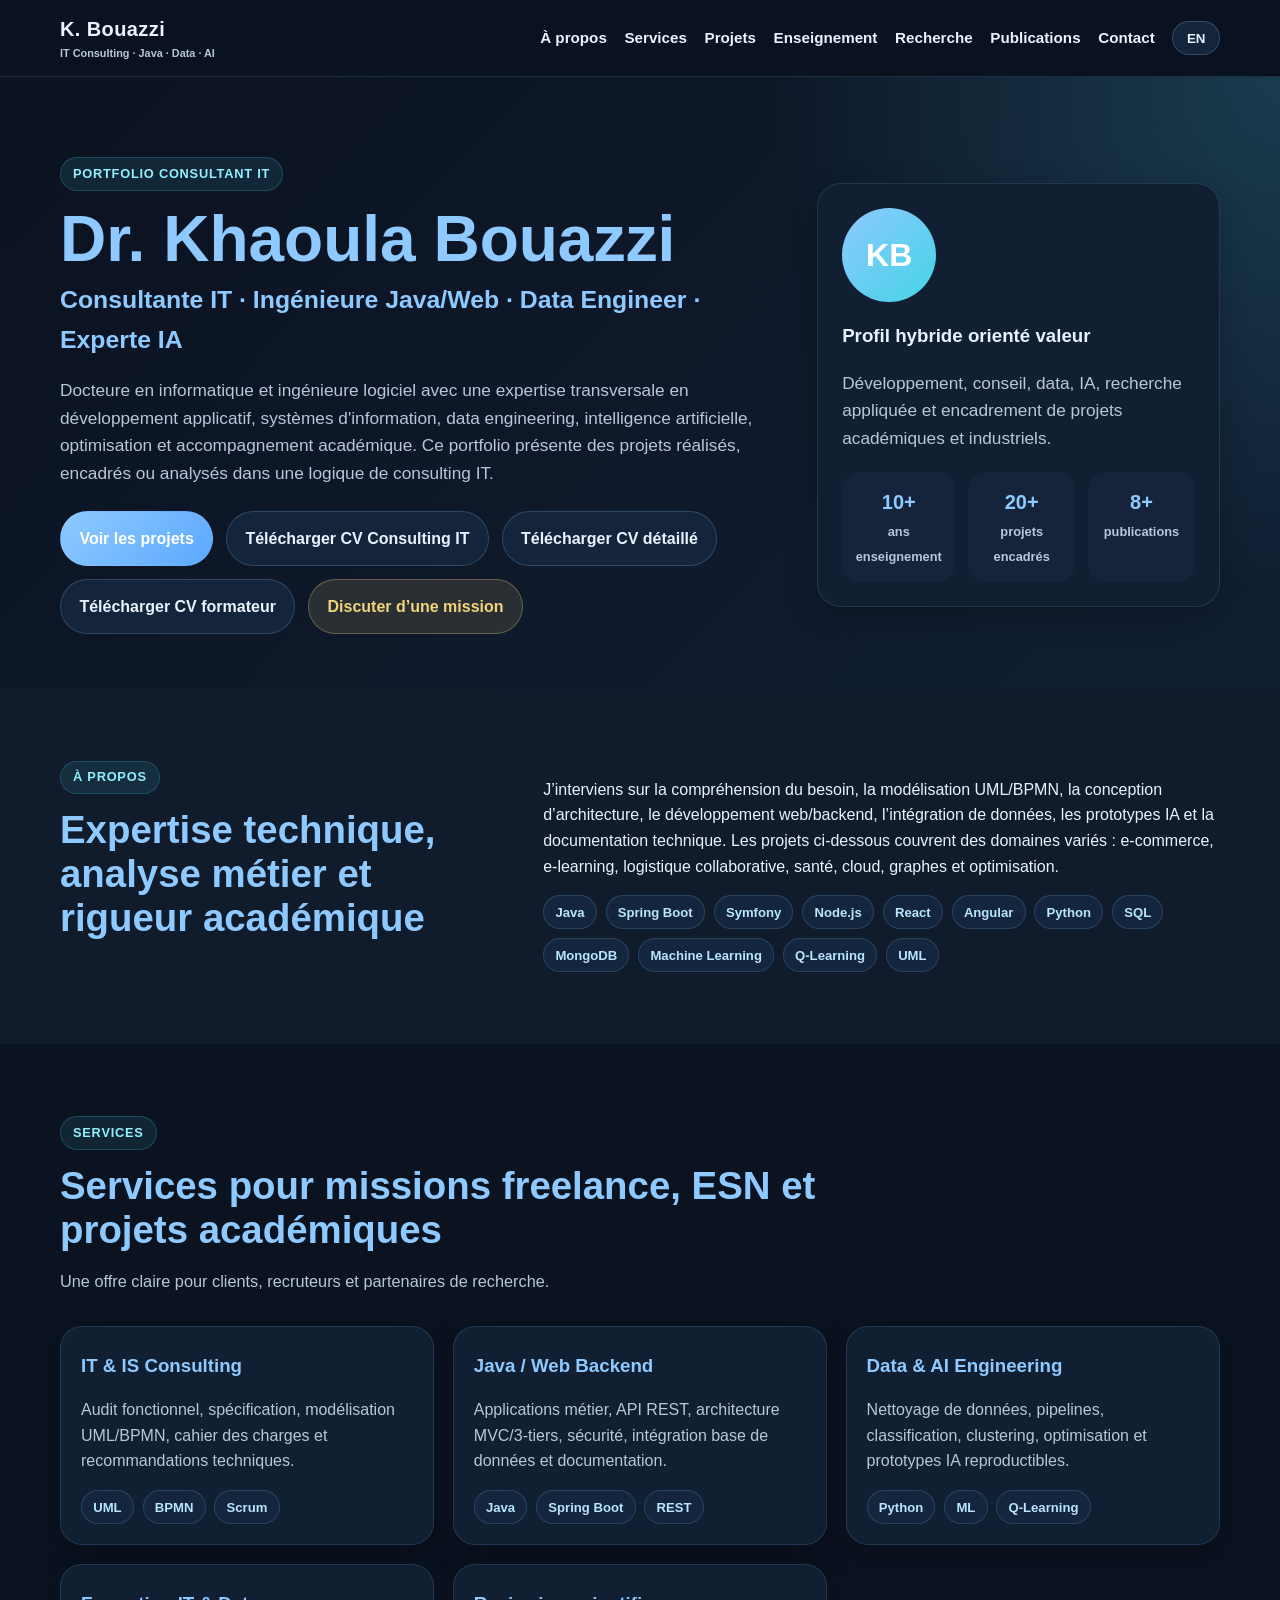
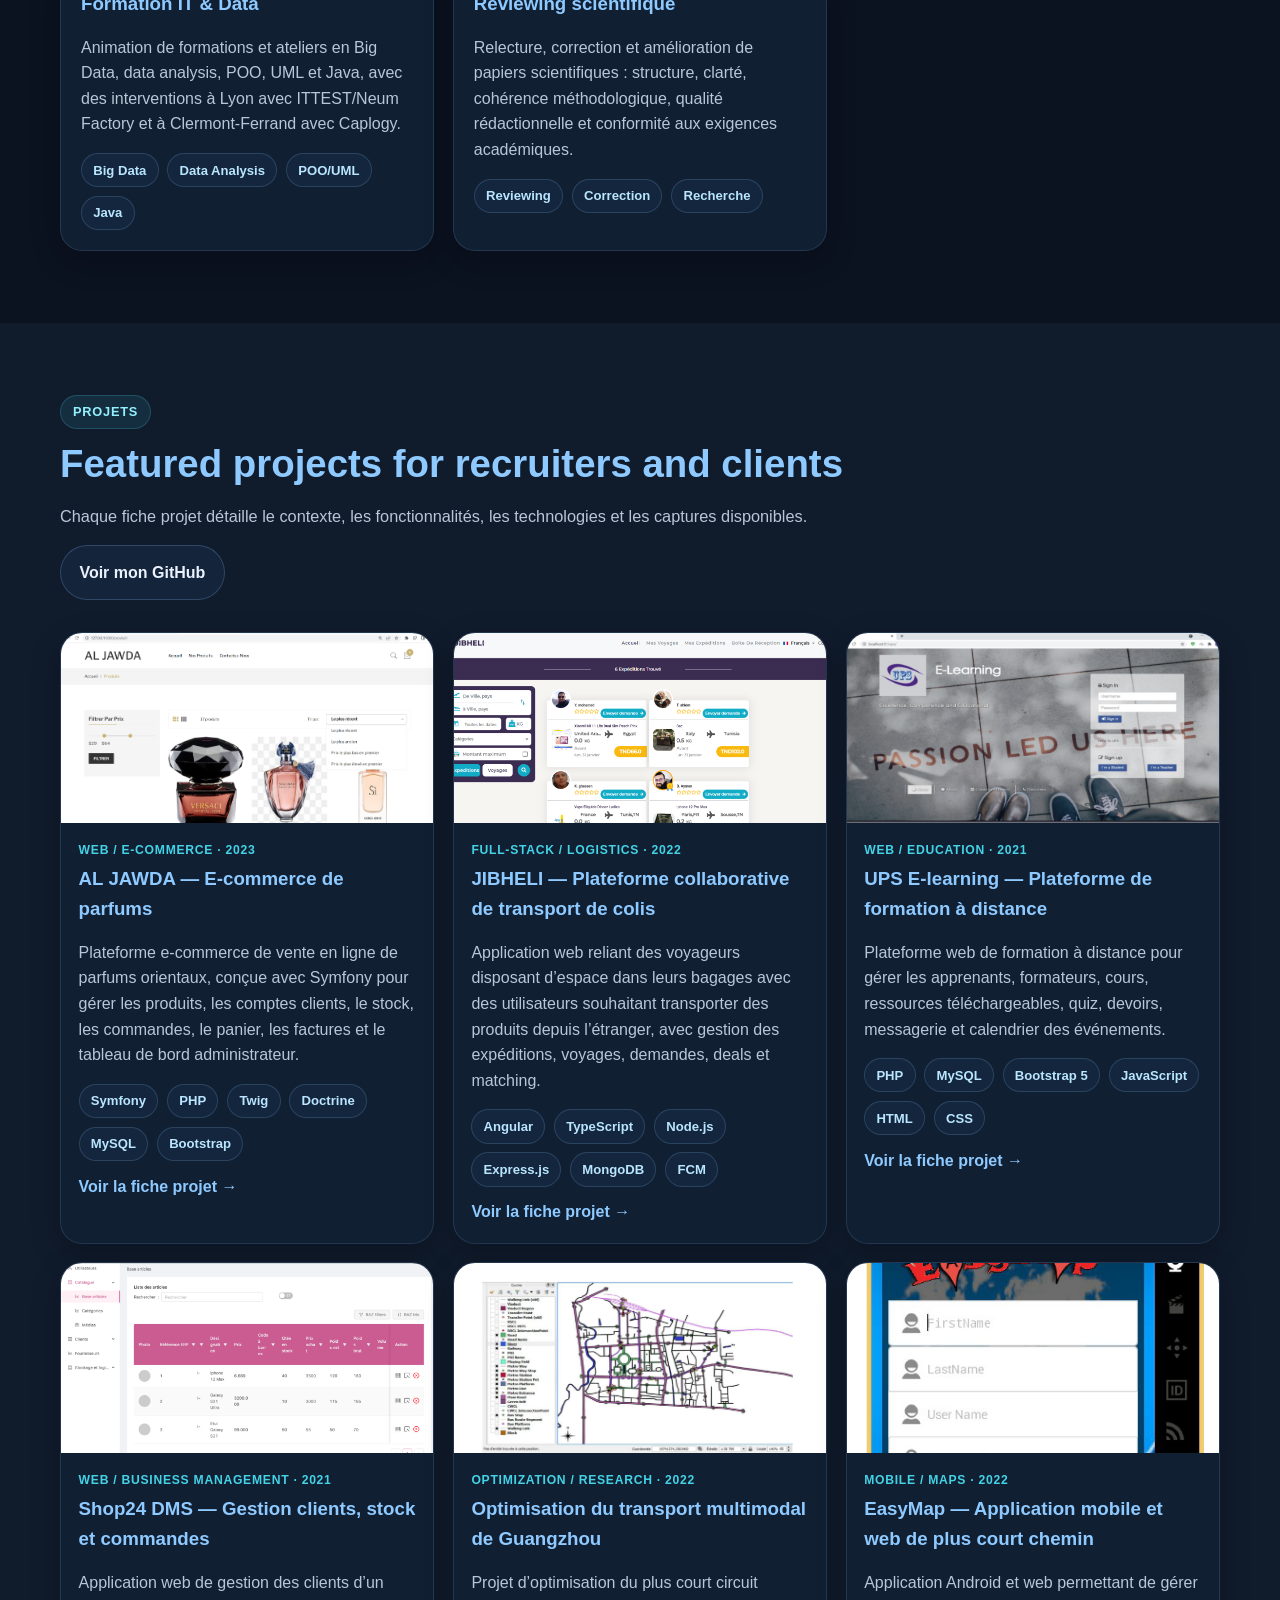
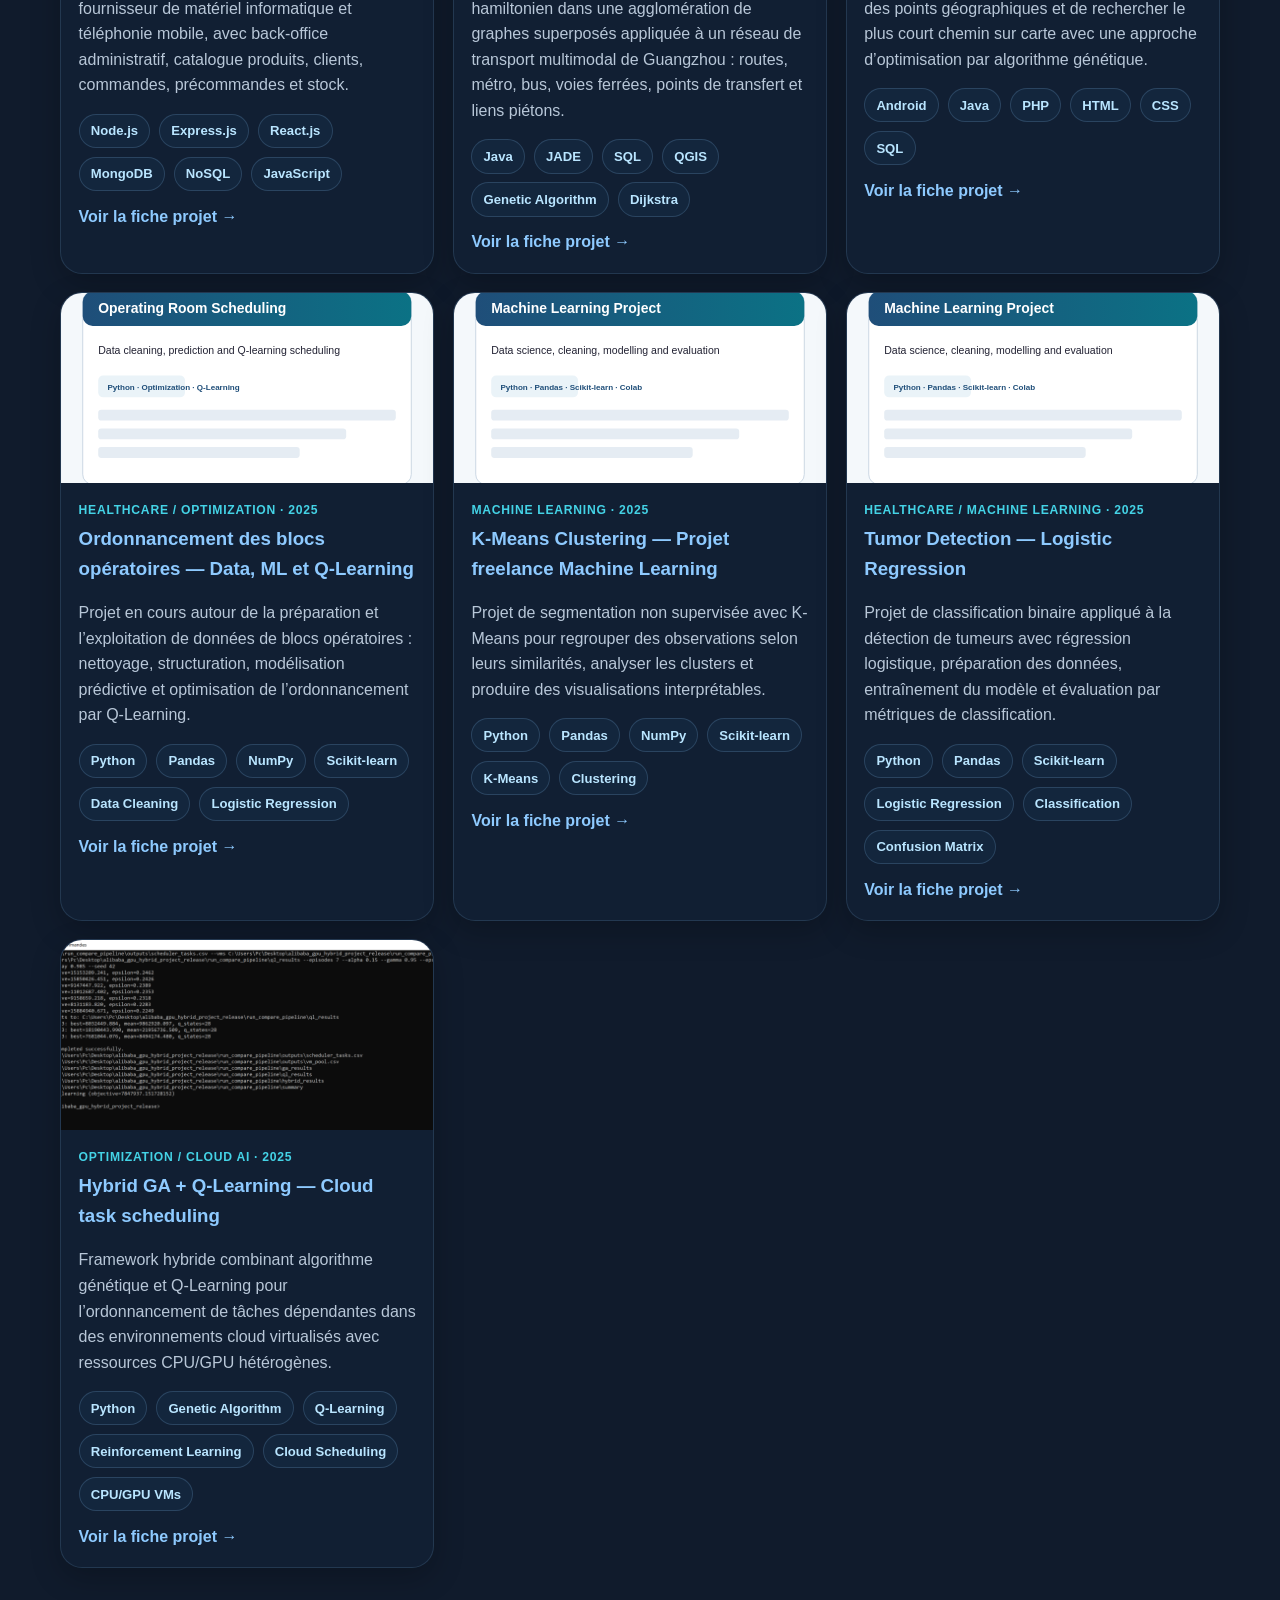
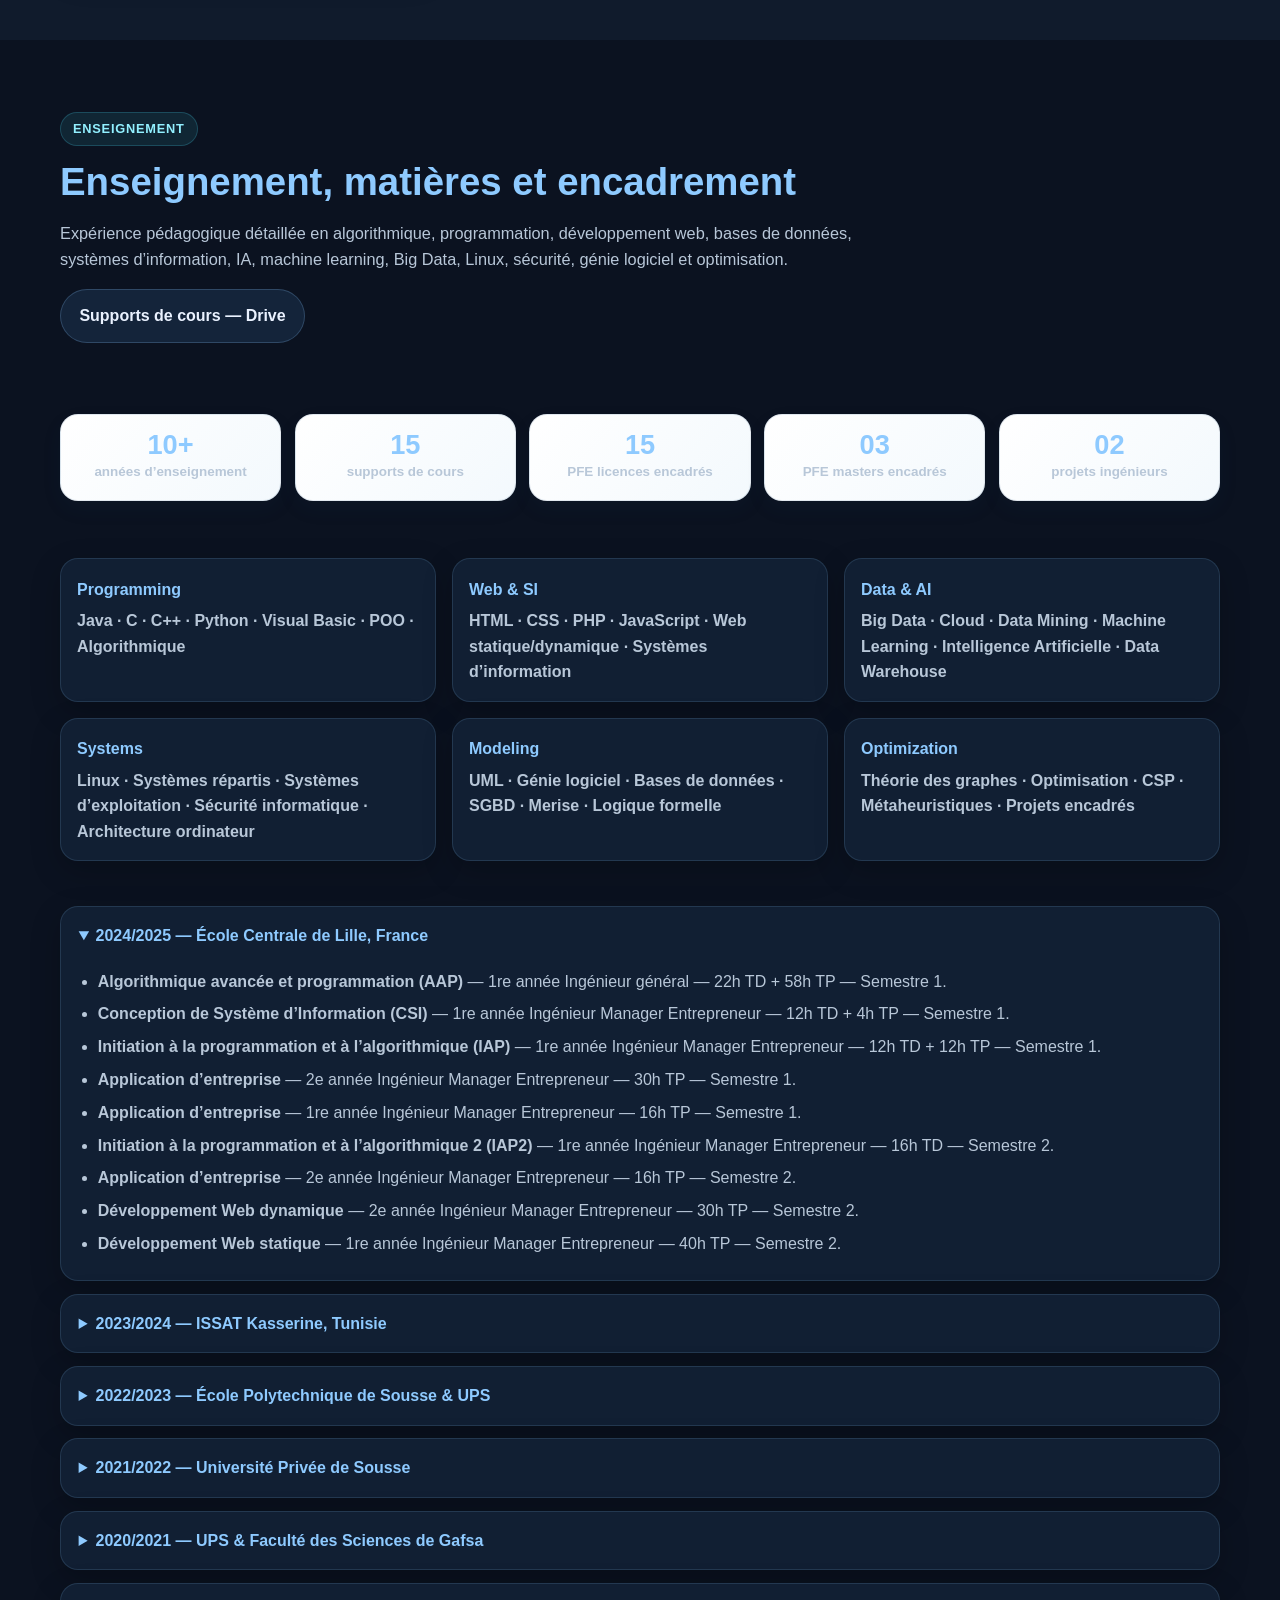
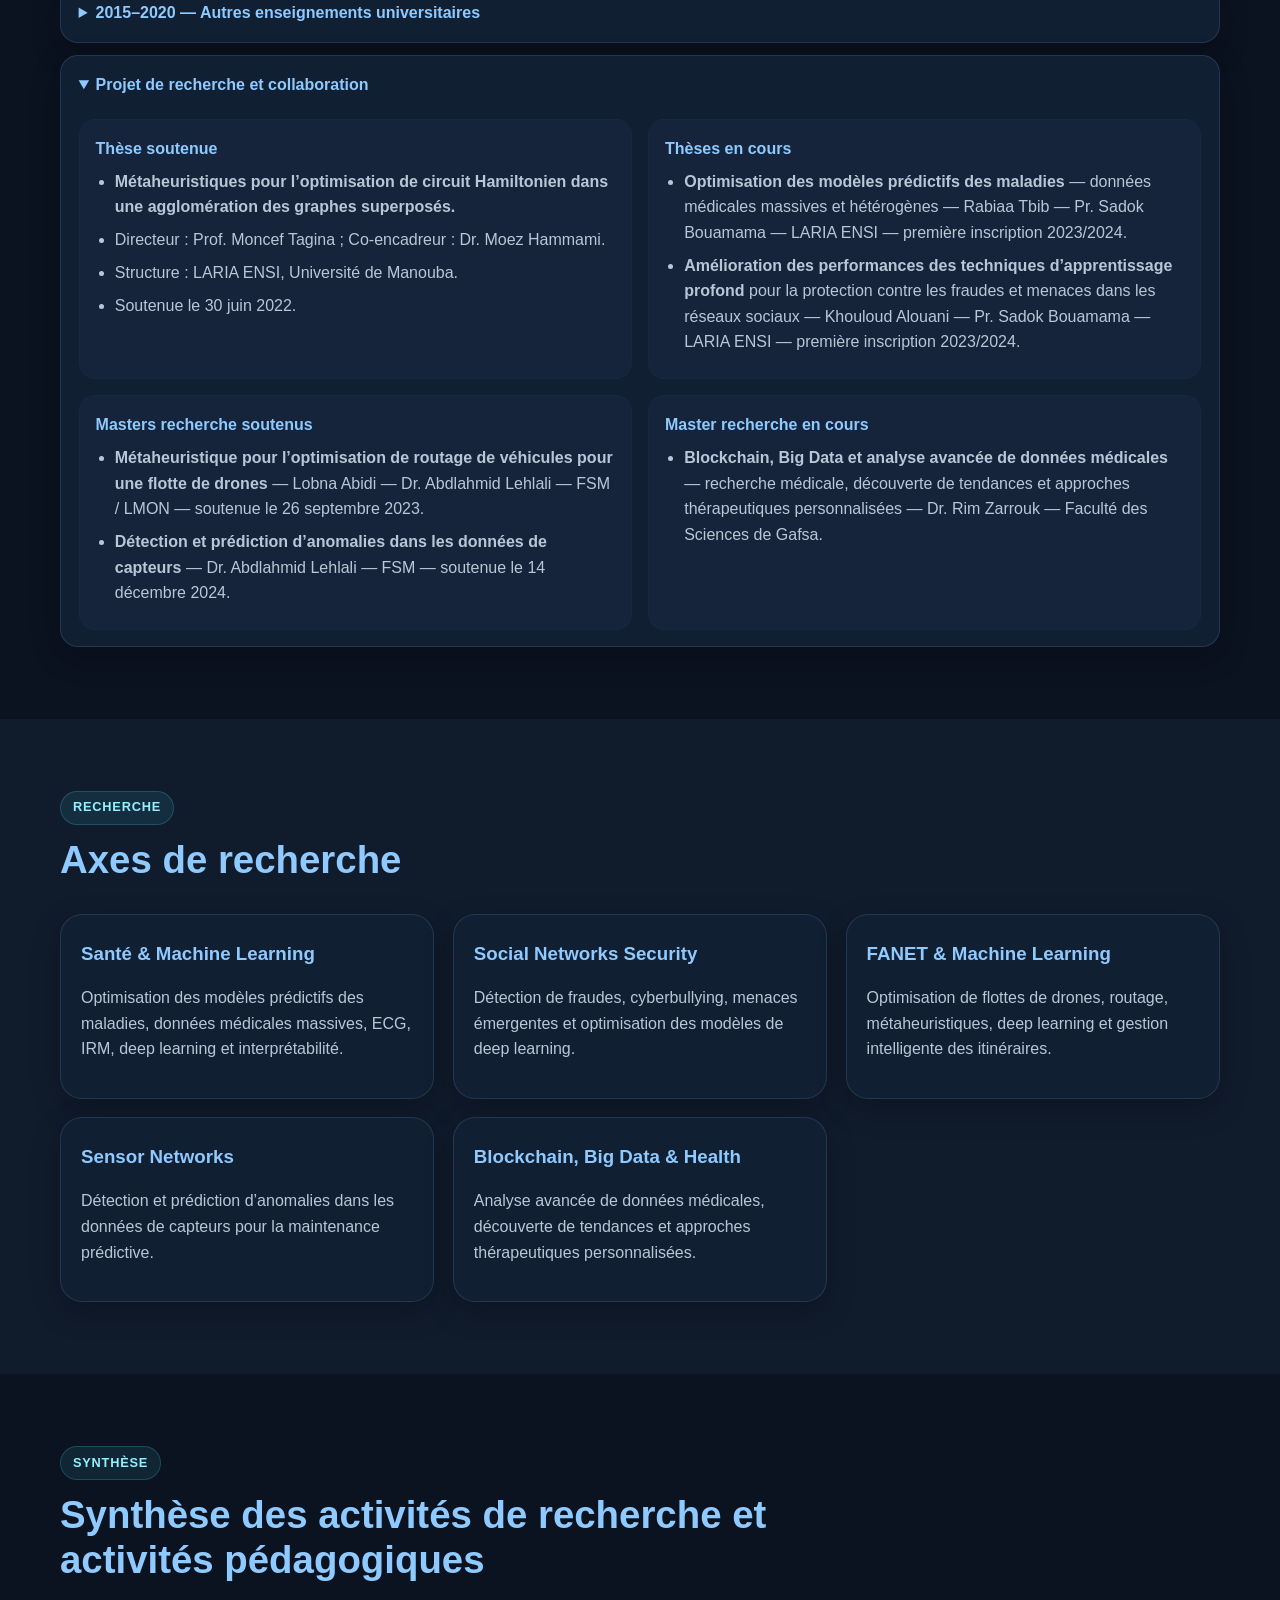
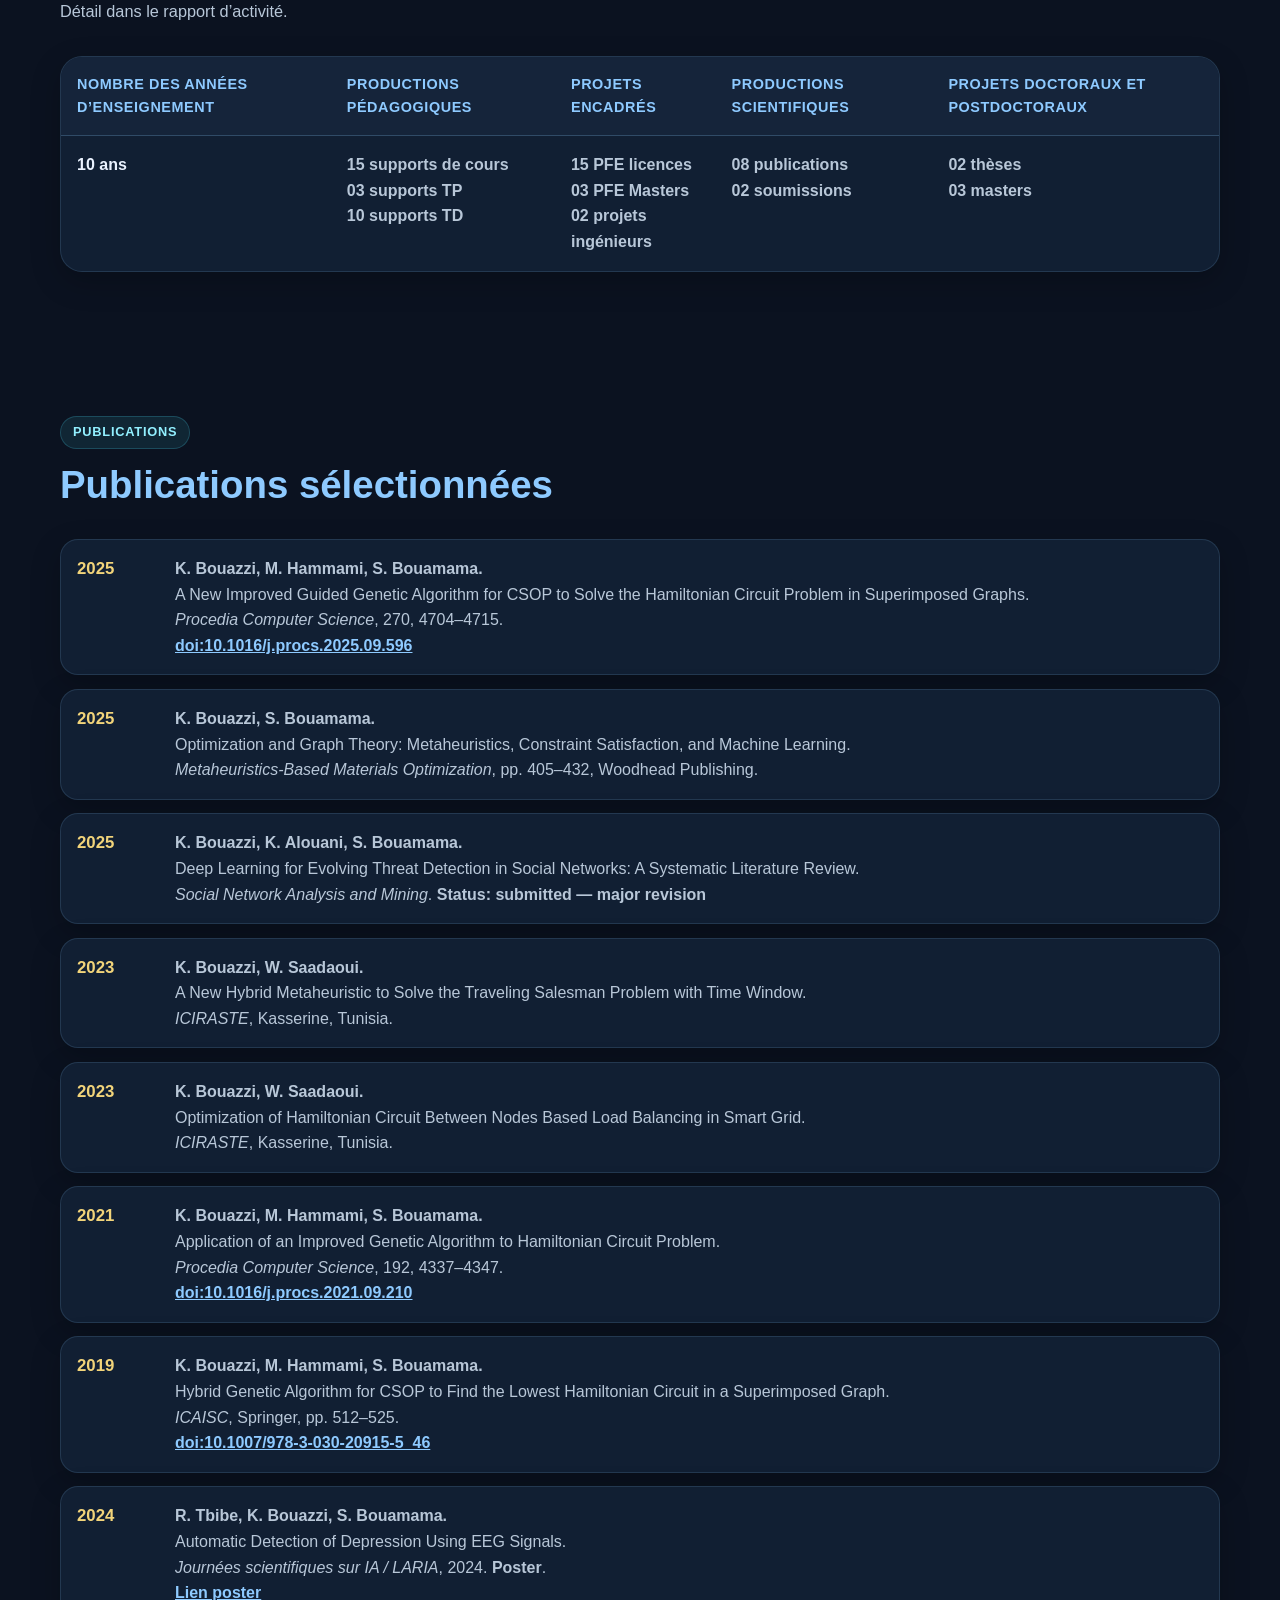
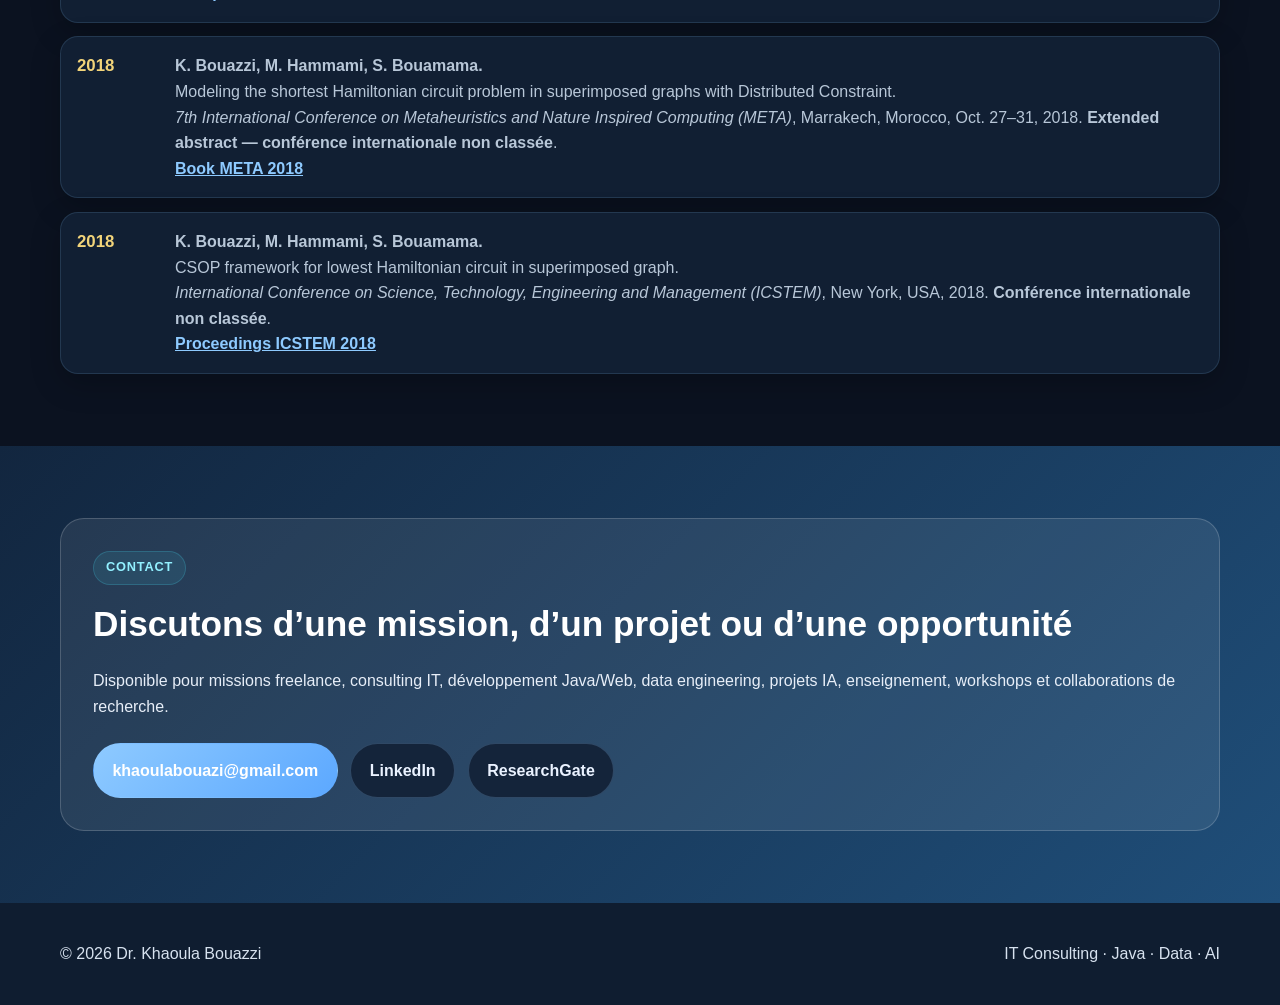
==== commit 891fb583: "Update index.html" ====
--- a/index.html
+++ b/index.html
@@ -19,9 +19,9 @@
           <p data-fr="Docteure en informatique et ingénieure logiciel avec une expertise transversale en développement applicatif, systèmes d'information, data engineering, intelligence artificielle, optimisation et accompagnement académique. Ce portfolio présente des projets réalisés, encadrés ou analysés dans une logique de consulting IT." data-en="PhD in computer science and software engineer with cross-functional expertise in application development, information systems, data engineering, artificial intelligence, optimization and academic supervision. This portfolio presents projects developed, supervised or analyzed from an IT consulting perspective.">Docteure en informatique et ingénieure logiciel avec une expertise transversale en développement applicatif, systèmes d'information, data engineering, intelligence artificielle, optimisation et accompagnement académique. Ce portfolio présente des projets réalisés, encadrés ou analysés dans une logique de consulting IT.</p>
           <div class="hero-actions">
             <a class="btn primary" href="#projects" data-fr="Voir les projets" data-en="View projects">Voir les projets</a>
-            <a class="btn secondary" href="assets/cv/cv-consulting-it-khaoula-bouazzi.pdf" target="_blank" data-fr="Télécharger CV Consulting IT" data-en="Download IT Consulting CV">Télécharger CV Consulting IT</a>
-            <a class="btn secondary" href="assets/cv/cv-detaille-khaoula-bouazzi.pdf" target="_blank" data-fr="Télécharger CV détaillé" data-en="Download detailed CV">Télécharger CV détaillé</a>
-            <a class="btn secondary" href="assets/cv/cv-formateur-khaoula-bouazzi.pdf" target="_blank" data-fr="Télécharger CV formateur" data-en="Download trainer CV">Télécharger CV formateur</a>
+            <a class="btn secondary" href="khaoulaBouazzi-Site/assets/CV/cv-consulting-it-khaoula-bouazzi.pdf" target="_blank" data-fr="Télécharger CV Consulting IT" data-en="Download IT Consulting CV">Télécharger CV Consulting IT</a>
+            <a class="btn secondary" href="assets/CV/cv-detaille-khaoula-bouazzi.pdf" target="_blank" data-fr="Télécharger CV détaillé" data-en="Download detailed CV">Télécharger CV détaillé</a>
+            <a class="btn secondary" href="assets/CV/cv-formateur-khaoula-bouazzi.pdf" target="_blank" data-fr="Télécharger CV formateur" data-en="Download trainer CV">Télécharger CV formateur</a>
             <a class="btn ghost" href="#contact" data-fr="Discuter d’une mission" data-en="Discuss a mission">Discuter d’une mission</a>
           </div>
         </div>
